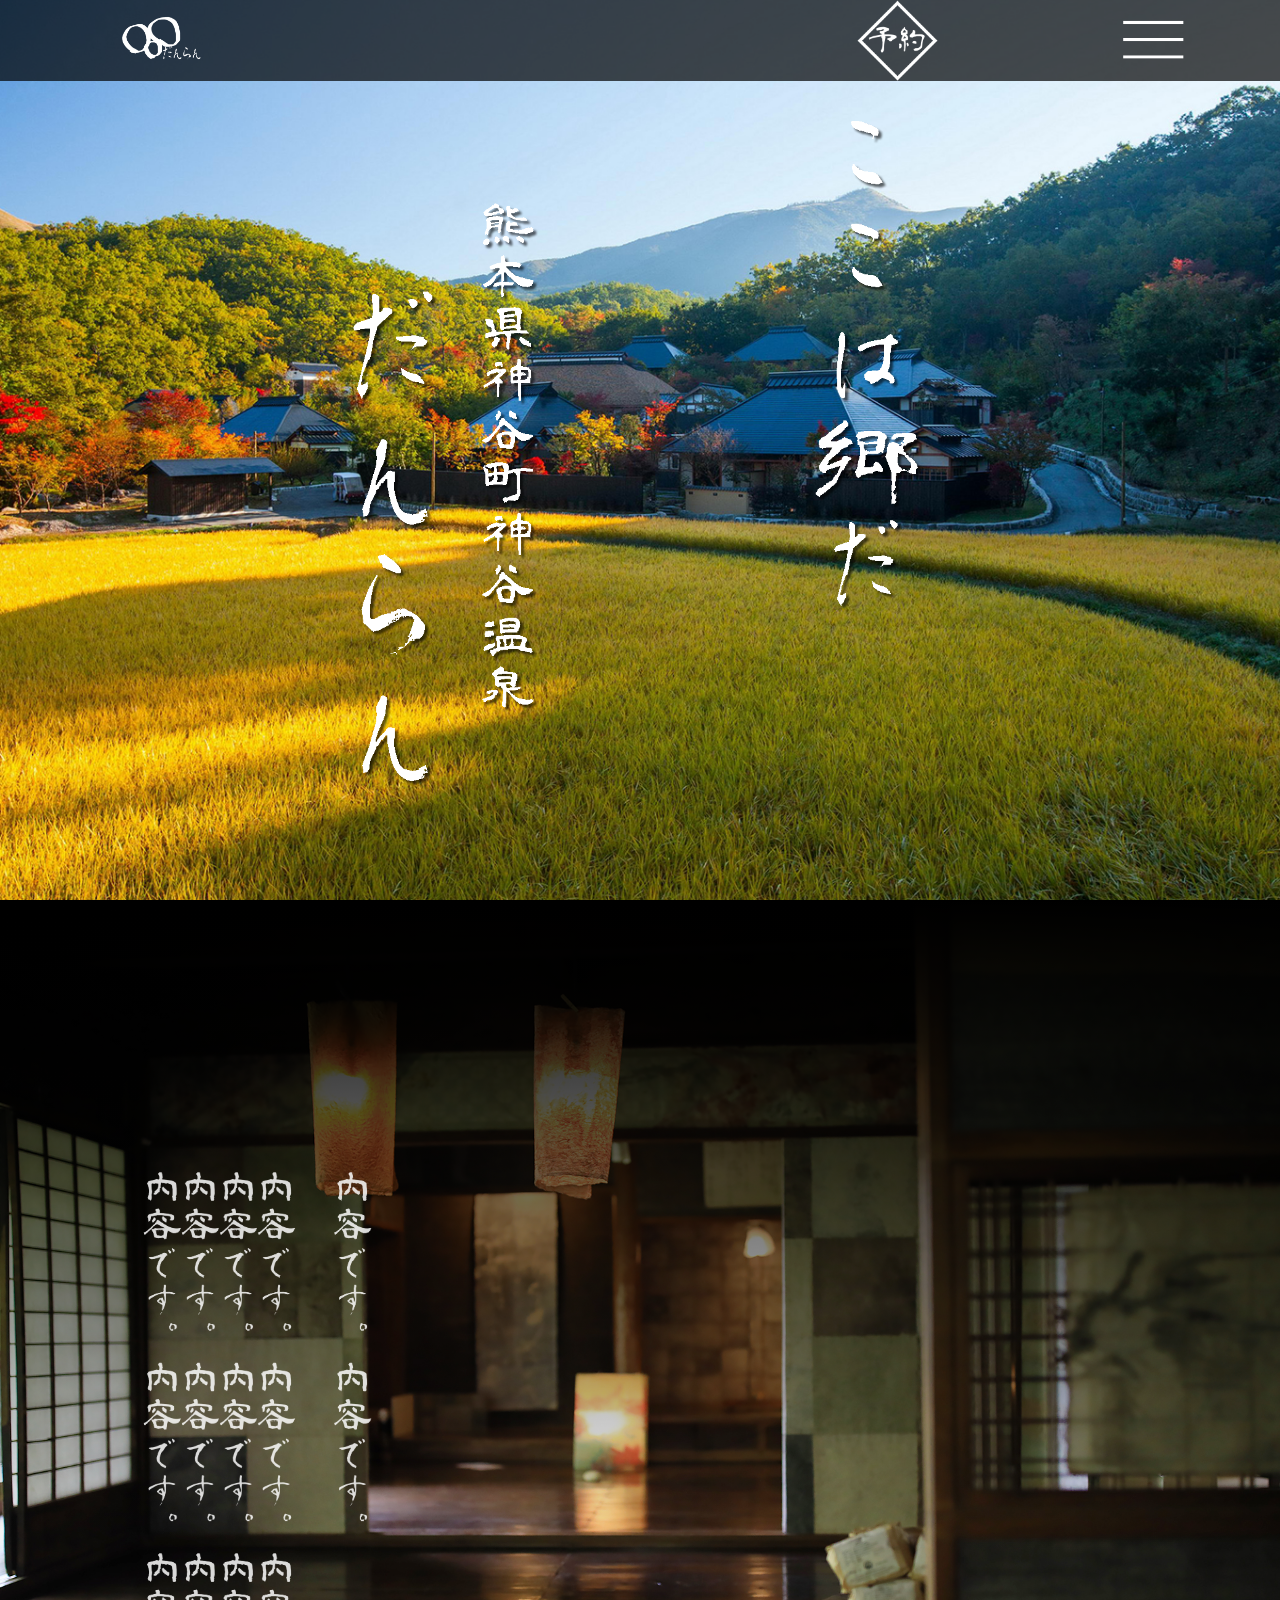
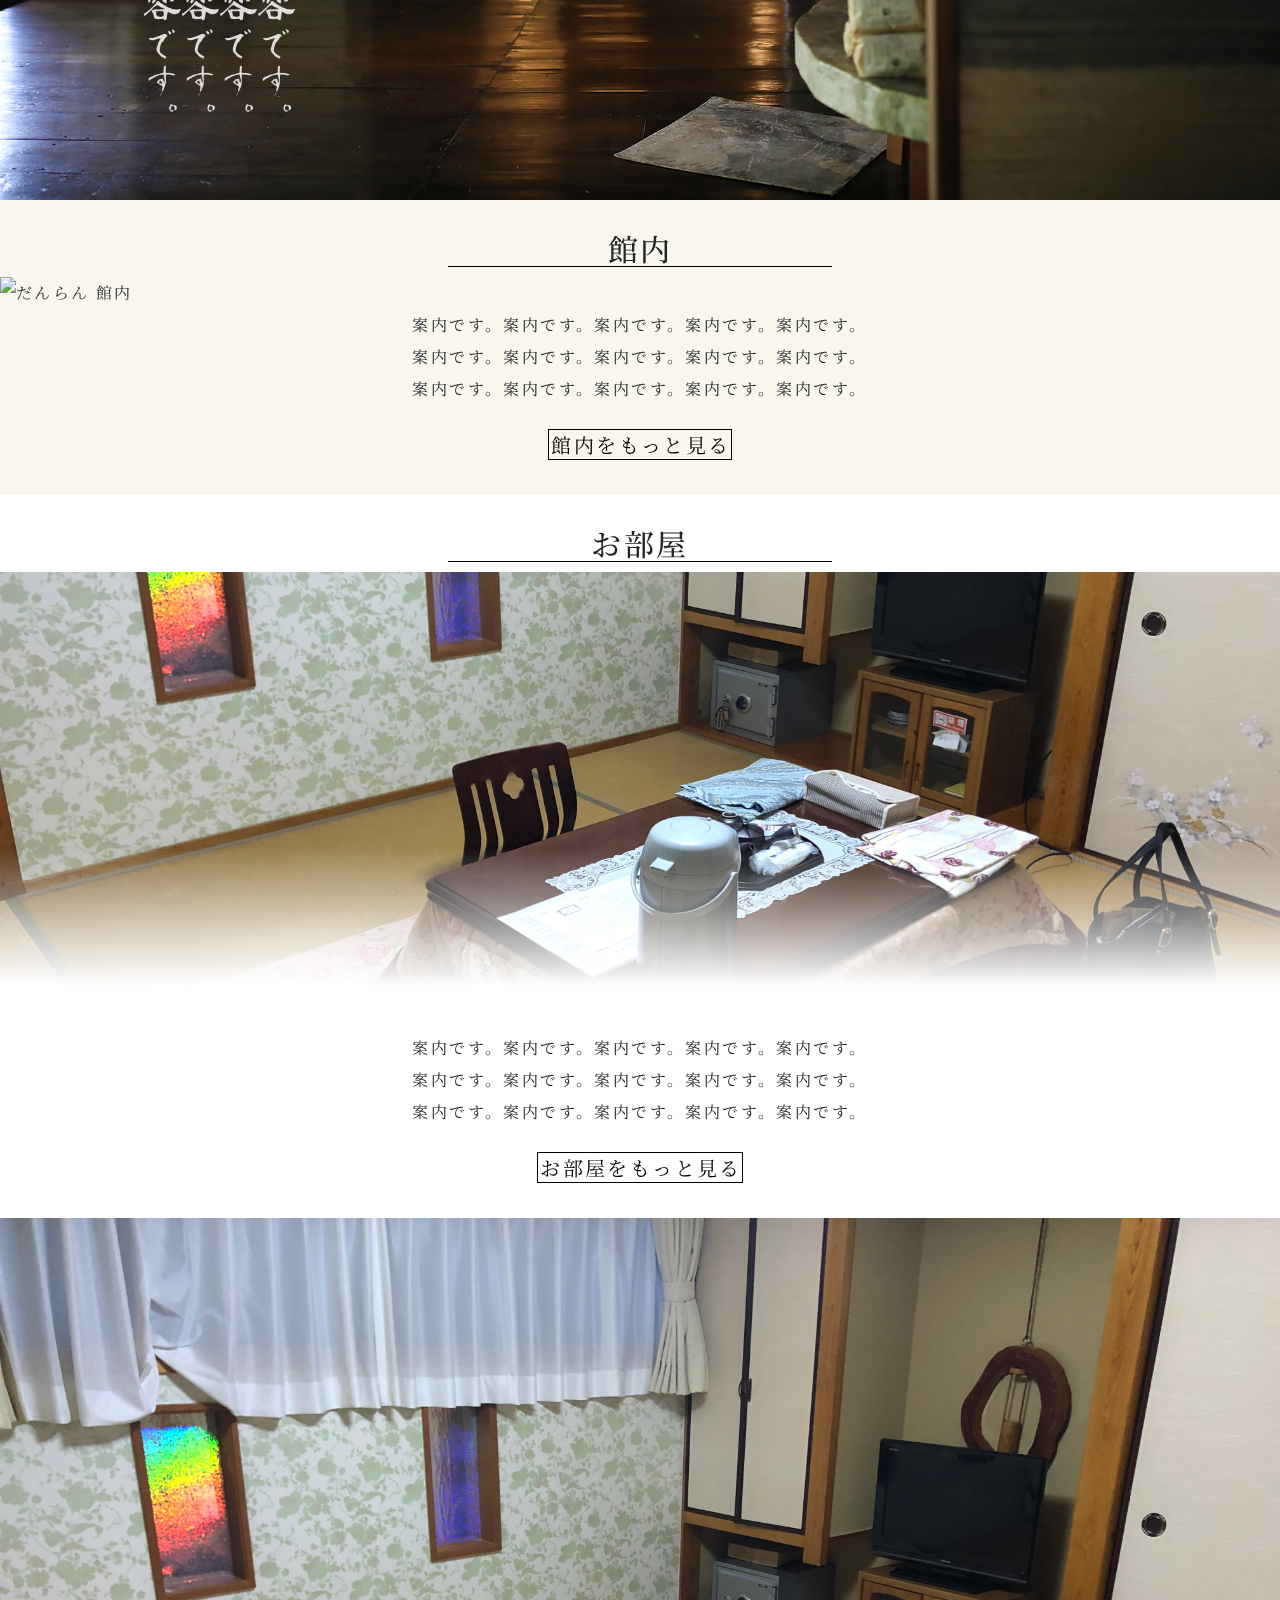
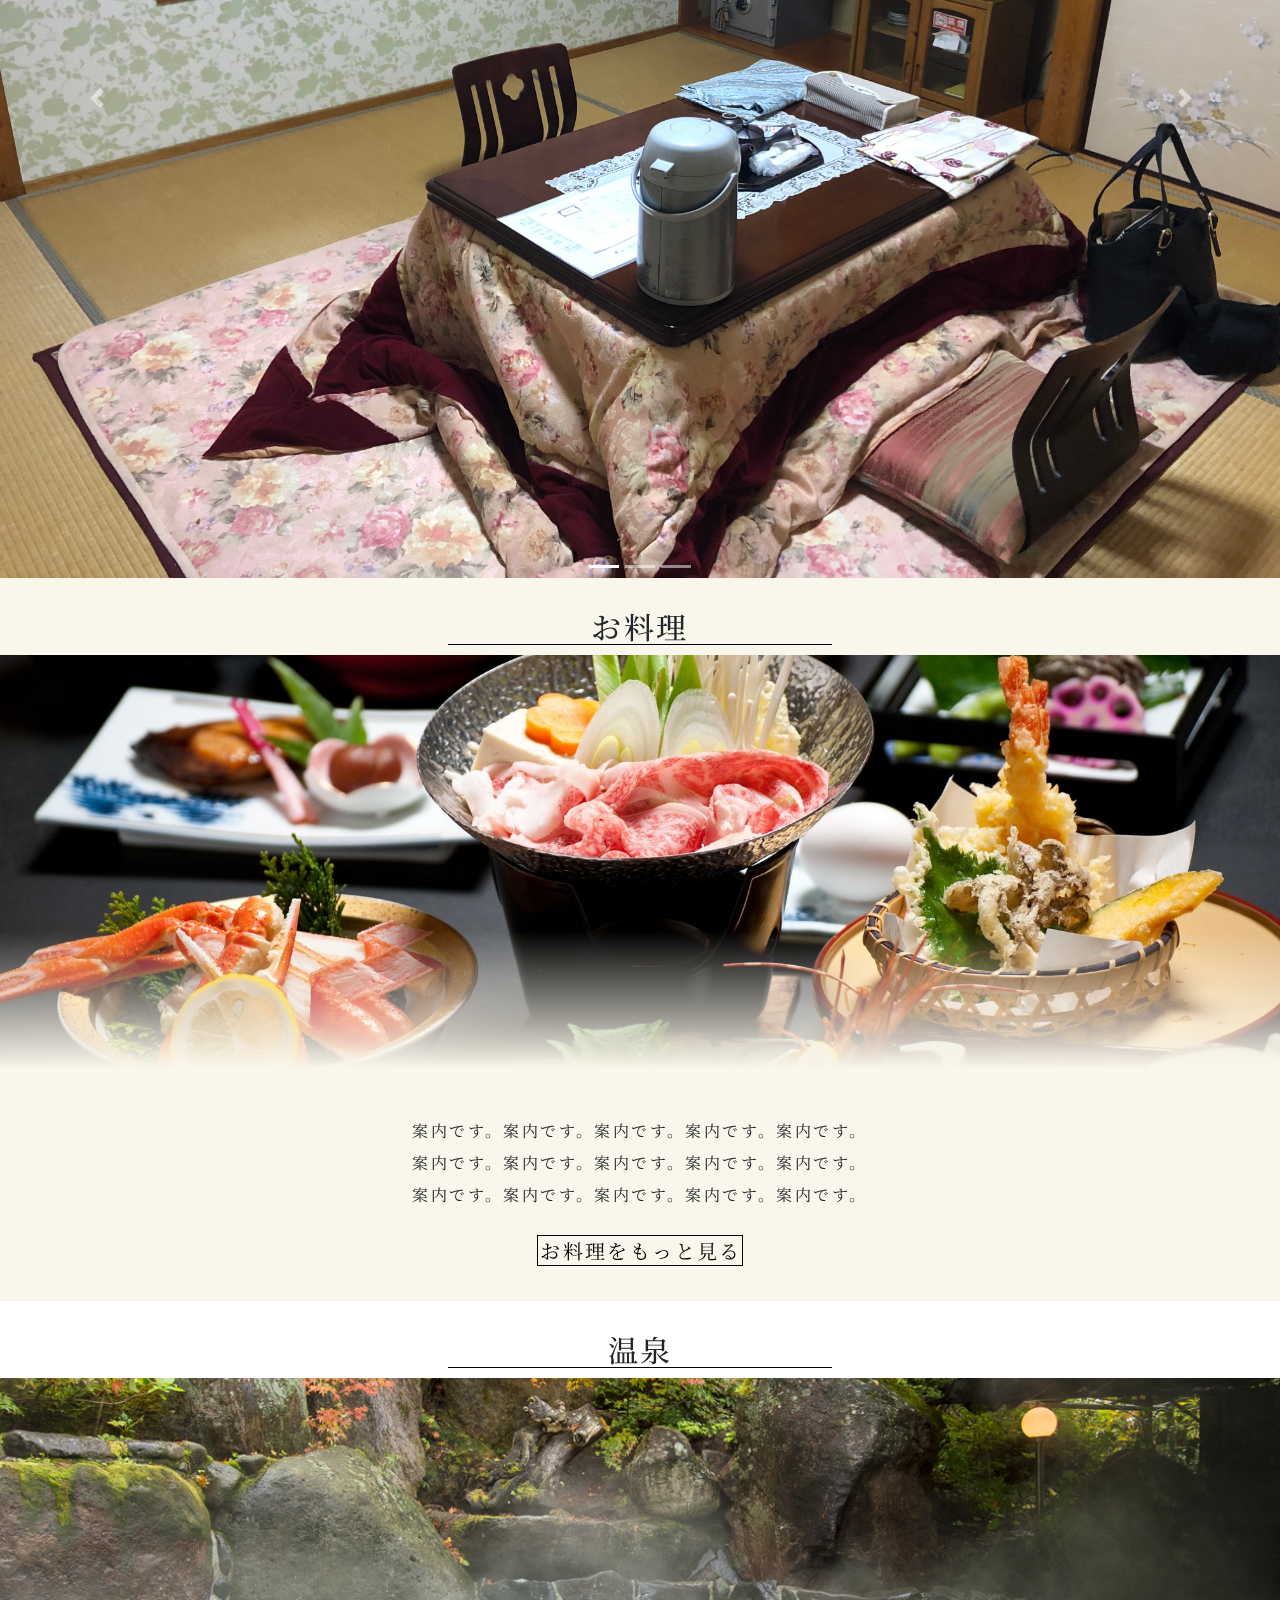
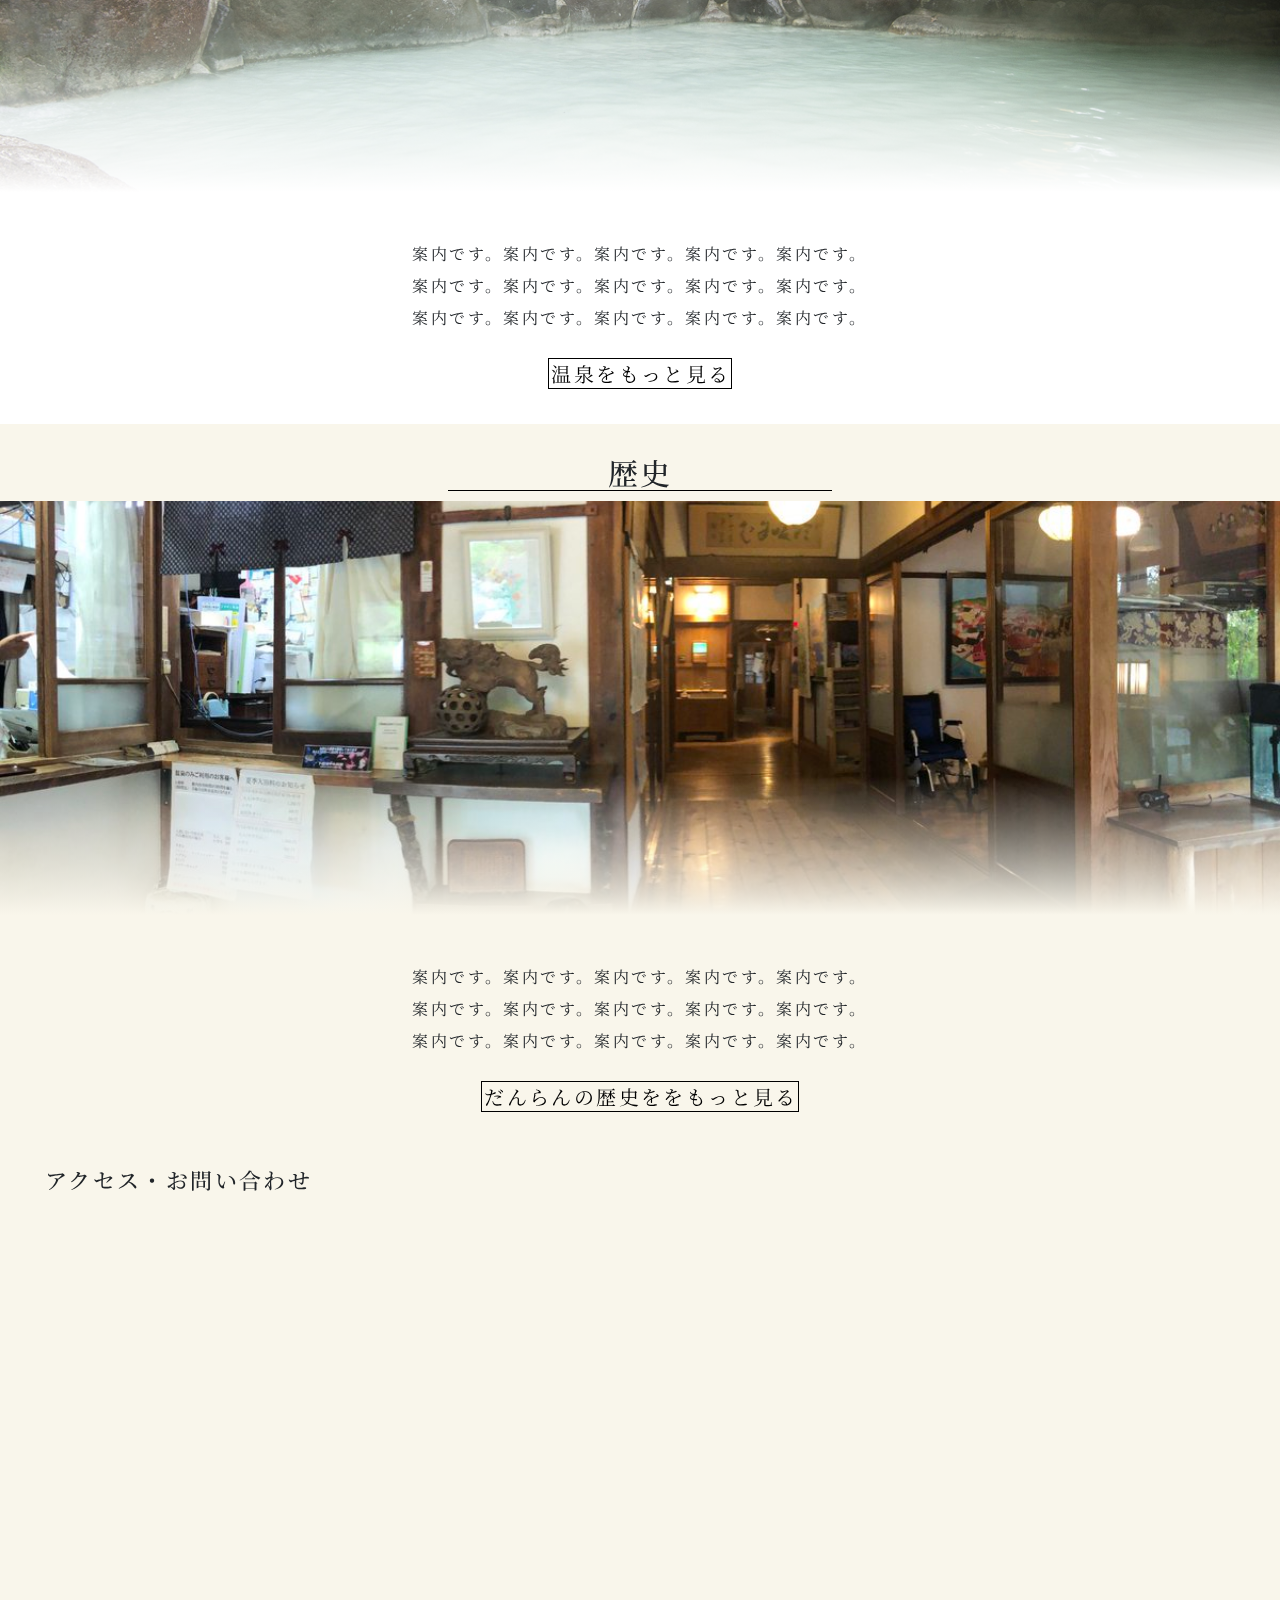
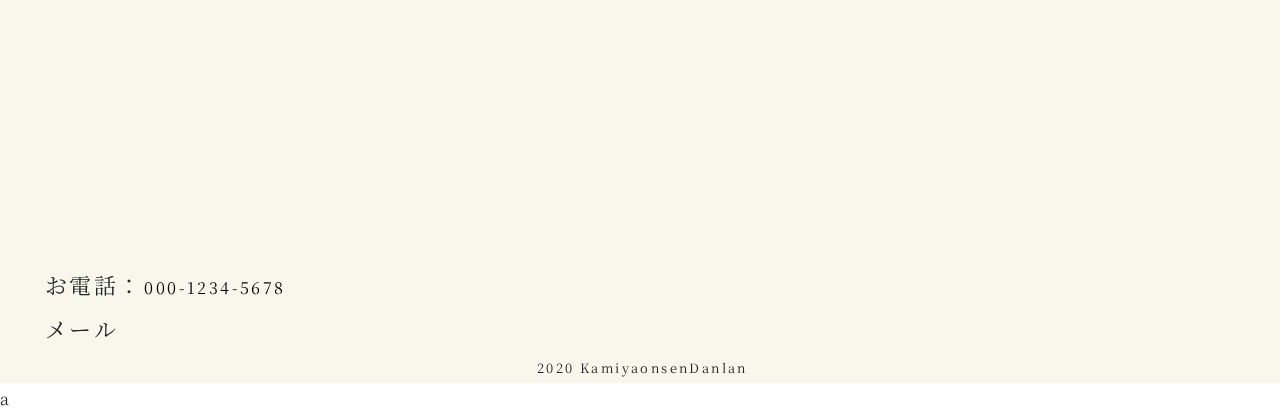
==== index.html @ e8d89810 "Add files via upload" ====
<!DOCTYPE html>
<html lang="ja">
<head>
	<meta charset="UTF-8">
	<title>神谷温泉 だんらん</title>
	<!-- bootstrap -->
	<link rel="stylesheet" href="https://stackpath.bootstrapcdn.com/bootstrap/4.3.1/css/bootstrap.min.css" integrity="sha384-ggOyR0iXCbMQv3Xipma34MD+dH/1fQ784/j6cY/iJTQUOhcWr7x9JvoRxT2MZw1T" crossorigin="anonymous">
	<!-- レスポンシブ対応するためのメタデータ --><meta name="viewport" content="width=device-width, initial-scale=1, shrink-to-fit=no">
	<meta name="viewport" content="width=device-width, initial-scale=1, shrink-to-fit=no">
	<!-- fontawesomeからスクリプト取得 -->
	<script src="https://kit.fontawesome.com/7c414374ac.js" crossorigin="anonymous"></script>
	<!-- グーグルからライブラリを取得 -->
	<!--
	<script src="https://ajax.googleapis.com/ajax/libs/jquery/3.4.1/jquery.min.js"></script>
	-->
	<!-- google fonts -->
	<link href="https://fonts.googleapis.com/css?family=M+PLUS+1p|Montserrat|Noto+Serif+JP|Sawarabi+Mincho&display=swap" rel="stylesheet">
	<!-- bxslider -->
	<link rel="stylesheet" href="assets/bxslider/dist/jquery.bxslider.css">
	<!-- myCSS -->
	<link rel="stylesheet" href="assets/style.css">
</head>

<body>
	<header>
		<a href="index.html#main" class="logo"><img src="images/だんらんロゴ白.png" alt="だんらんロゴ"></a>
		<a href="#" class="yoyaku"><img src="images/予約.png" alt="予約"></a>
		<a href="#" class="navigation"><img src="images/ハンバーガー.png" alt="ナビゲーション"></a>

		<nav>
			<ul>
				<li><a href="#">館内</a></li>
				<li><a href="#">お部屋</a></li>
				<li><a href="#">お料理</a></li>
				<li><a href="#">温泉</a></li>
				<li><a href="index.html#otoiawase">アクセス・お問い合わせ</a></li>
			</ul>
		</nav>

	</header>

	<div id="main">
		<img src="images/だんらんタイトル.png" alt="だんらんタイトル" class="top-text">
		<div class="slider">
			<img src="images/kesiki02.jpg" alt="だんらん画像01">
			<img src="images/gaikan.jpg" alt="だんらん画像01">
			<img src="images/onsen06.jpg" alt="だんらん画像01">
			<img src="images/kotatu02.jpg" alt="だんらん画像01">
		</div>
		<div class="top-empty"></div>
		
		<div class="bg-white">

			<div class="about">
				<img src="images/rei.png" alt="だんらんについて:~~~~~">
			</div>

			<div class=" bg-black">
				<div class="contents kannai">
					<div><h1>館内</h1></div>
					<div class="gradation">
						<img src="images/washitu03.jpg" alt="だんらん 館内">
					</div>
					<div class="text">
						<p>案内です。案内です。案内です。案内です。案内です。</p>
						<p>案内です。案内です。案内です。案内です。案内です。</p>
						<p>案内です。案内です。案内です。案内です。案内です。</p>
						<div class="button-nextpage">
						<a href="#">館内をもっと見る</a>
						</div>
					</div>
				</div>
			</div>

			<div class="contents oheya">
				<div><h1>お部屋</h1></div>
				<div class="gradation">
					<img src="images/kotatu04.jpg" alt="だんらん お部屋">
				</div>
				<div class="text">
					<p>案内です。案内です。案内です。案内です。案内です。</p>
					<p>案内です。案内です。案内です。案内です。案内です。</p>
					<p>案内です。案内です。案内です。案内です。案内です。</p>
					<div class="button-nextpage">
					<a href="#">お部屋をもっと見る</a>
					</div>
				</div>
			</div>
			
			
			<div id="carouselExampleIndicators" class="carousel slide" data-ride="carousel">
  <ol class="carousel-indicators">
    <li data-target="#carouselExampleIndicators" data-slide-to="0" class="active"></li>
    <li data-target="#carouselExampleIndicators" data-slide-to="1"></li>
    <li data-target="#carouselExampleIndicators" data-slide-to="2"></li>
  </ol>
  <div class="carousel-inner">
    <div class="carousel-item active">
      <img class="d-block w-100" src="images/kotatu04.jpg" alt="First slide">
    </div>
    <div class="carousel-item">
      <img class="d-block w-100" src="images/kotatu04.jpg" alt="Second slide">
    </div>
    <div class="carousel-item">
      <img class="d-block w-100" src="images/kotatu04.jpg" alt="Third slide">
    </div>
  </div>
  <a class="carousel-control-prev" href="#carouselExampleIndicators" role="button" data-slide="prev">
    <span class="carousel-control-prev-icon" aria-hidden="true"></span>
    <span class="sr-only">Previous</span>
  </a>
  <a class="carousel-control-next" href="#carouselExampleIndicators" role="button" data-slide="next">
    <span class="carousel-control-next-icon" aria-hidden="true"></span>
    <span class="sr-only">Next</span>
  </a>
</div>
			
			<div class=" bg-black">
				<div class="contents ryori">
					<div><h1>お料理</h1></div>
					<div class="gradation">
						<img src="images/kaiseki-sukiyaki.jpg" alt="だんらん 料理">
					</div>
					<div class="text">
						<p>案内です。案内です。案内です。案内です。案内です。</p>
						<p>案内です。案内です。案内です。案内です。案内です。</p>
						<p>案内です。案内です。案内です。案内です。案内です。</p>
						<div class="button-nextpage">
						<a href="#">お料理をもっと見る</a>
						</div>
					</div>
				</div>
			</div>

			<div class="contents onsen">
				<div><h1>温泉</h1></div>
				<div class="gradation">
					<img src="images/onasen06.png" alt="だんらん 温泉">
				</div>
				<div class="text">
					<p>案内です。案内です。案内です。案内です。案内です。</p>
					<p>案内です。案内です。案内です。案内です。案内です。</p>
					<p>案内です。案内です。案内です。案内です。案内です。</p>
					<div class="button-nextpage">
					<a href="#">温泉をもっと見る</a>
					</div>
				</div>
			</div>
			
			<div class=" bg-black">
						<div class="contents rekishi">
				<div><h1>歴史</h1></div>
				<div class="gradation">
					<img src="images/genkan.jpg" alt="だんらん 歴史">
				</div>
				<div class="text">
					<p>案内です。案内です。案内です。案内です。案内です。</p>
					<p>案内です。案内です。案内です。案内です。案内です。</p>
					<p>案内です。案内です。案内です。案内です。案内です。</p>
					<div class="button-nextpage">
					<a href="#">だんらんの歴史ををもっと見る</a>
					</div>
					</div>
				</div>
			</div>
			
			<!-- インスタ -->
			<div class="insta">
			<div class="powr-instagram-feed" id="73442935_1579051119"></div>
			<script src="https://www.powr.io/powr.js?platform=html"></script>
			</div>

			<div class="bg-black">
				<div class="footers">
					<div id="otoiawase">
						<h1>アクセス・お問い合わせ</h1>
						<!-- グーグルマップ -->
						<div class="gmap">
						<iframe src="https://www.google.com/maps/embed?pb=!1m18!1m12!1m3!1d3351.348385590416!2d130.82617411549865!3d32.86250058692829!2m3!1f0!2f0!3f0!3m2!1i1024!2i768!4f13.1!3m3!1m2!1s0x3540e57241f4da5b%3A0xb4472c7d8e07a72d!2z6I-K6Zm955S65b255aC0!5e0!3m2!1sja!2sjp!4v1578992607440!5m2!1sja!2sjp" width="100%" height="auto" frameborder="0" style="border:0;" allowfullscreen="" id="aaa"></iframe>
					</div>
						<p>お電話：<a href="tel:000-1234-5678">000-1234-5678</a></p>
						<p class="mail_button">メール<i class="fas fa-plus plus" aria-hidden="true"></i></p>
						<!-- ここにはwordpressでメールフォームを出す -->
						<form>
							<p>内容です。内容です。内容です。内容です。内容です。</p>
							<p>内容です。内容です。内容です。内容です。内容です。</p>
							<p>内容です。内容です。内容です。内容です。内容です。</p>
							<p>内容です。内容です。内容です。内容です。内容です。</p>
							<p>内容です。内容です。内容です。内容です。内容です。</p>
						</form>
					</div>

					<div class="site-info">
						<i class="far fa-copyright mr-2" aria-hidden="true"></i>
						<small>2020 KamiyaonsenDanlan</small>
					</div>
				</div>
			</div>
		</div>
	</div>
</div>

<!-- jQuery ライブラリ -->
<script src="https://code.jquery.com/jquery-3.3.1.js"></script>

<!-- bootstrap -->
<script src="https://cdnjs.cloudflare.com/ajax/libs/popper.js/1.14.7/umd/popper.min.js" integrity="sha384-UO2eT0CpHqdSJQ6hJty5KVphtPhzWj9WO1clHTMGa3JDZwrnQq4sF86dIHNDz0W1" crossorigin="anonymous"></script>
<script src="https://stackpath.bootstrapcdn.com/bootstrap/4.3.1/js/bootstrap.min.js" integrity="sha384-JjSmVgyd0p3pXB1rRibZUAYoIIy6OrQ6VrjIEaFf/nJGzIxFDsf4x0xIM+B07jRM" crossorigin="anonymous"></script>


		<script src="assets/bxslider/dist/jquery.bxslider.min.js"></script>
<script>
	$(function(){
  //スライドショーのオプション
  $(".slider").bxSlider({
  	auto: true,
  	pause: 4000,
  	speed: 1000,
  //一度に表示させる最大枚数
  maxSlides: 1,
  //タッチスワイプ許可設定
  touchEnabled: true,
  //タッチスワイプしたとみなす最低限の移動距離
  swipeThreshold: 10,
  //'full'はスライダーの数を黒点で、'short'はa/nで表示
  pagerType: 'full',
  // 画像の高さを自動調整
  adaptiveHeight: true,
  //コントロール表示
  controls: false,
  //スライドモード設定
  mode: 'fade',
  //スライド番号を表示する
  pager: false
});


//どうやったらiframe内の要素を変更できるか
//$('#aaa').on('load', function(){        //$('#aaa').contents().find('#mapDiv').hide();
//    });

});
</script>
<p>a</p>
</body>
</html>
---- assets/style.css ----
/*
html5doctor.com Reset Stylesheet
v1.6.1
Last Updated: 2010-09-17
Author: Richard Clark - http://richclarkdesign.com
Twitter: @rich_clark
*/

html, body, div, span, object, iframe,
h1, h2, h3, h4, h5, h6, p, blockquote, pre,
abbr, address, cite, code,
del, dfn, em, img, ins, kbd, q, samp,
small, strong, sub, sup, var,
b, i,
dl, dt, dd, ol, ul, li,
fieldset, form, label, legend,
table, caption, tbody, tfoot, thead, tr, th, td,
article, aside, canvas, details, figcaption, figure,
footer, header, hgroup, menu, nav, section, summary,
time, mark, audio, video {
  margin:0;
  padding:0;
  border:0;
  outline:0;
  vertical-align:baseline;
  background:transparent;
}


body {
  line-height:2;
  letter-spacing: 0.15em;
  font-family: 'Montserrat', sans-serif;
  font-family: 'Noto Serif JP', serif;
}

article,aside,details,figcaption,figure,
footer,header,hgroup,menu,nav,section {
  display:block;
}

nav ul {
  list-style:none;
}

blockquote, q {
  quotes:none;
}

blockquote:before, blockquote:after,
q:before, q:after {
  content:'';
  content:none;
}

a {
  margin:0;
  padding-left:0.2rem;
  vertical-align:baseline;
  background:transparent;
  text-decoration: none;
  color:black;
}
a:hover{
	  background:transparent;
  text-decoration: none;
  color:black;
}

/* change colours to suit your needs */
ins {
  background-color:#ff9;
  color:#000;
  text-decoration:none;
}

/* change colours to suit your needs */
mark {
  background-color:#ff9;
  color:#000;
  font-style:italic;
  font-weight:bold;
}

del {
  text-decoration: line-through;
}

abbr[title], dfn[title] {
  border-bottom:1px dotted;
  cursor:help;
}

table {
  border-collapse:collapse;
  border-spacing:0;
}

/* change border colour to suit your needs */
hr {
  display:block;
  height:1px;
  border:0;  
  border-top:1px solid #cccccc;
  margin:0 0;
  padding:0;
  border: 0;
}

/* form要素のcss全リセット */
input,
button,
select,
textarea {
  -webkit-appearance: none;
  -moz-appearance: none;
  appearance: none;
  background: transparent;
  border: none;
  border-radius: 0;
  font: inherit;
  outline: none;
}

textarea {
  resize: vertical;
}

input[type='checkbox'],
input[type='radio'] {
  display: none;
}

input[type='submit'],
input[type='button'],
label,
button,
select {
  cursor: pointer;
}

select::-ms-expand {
  display: none;
}
/* form要素のcss全リセットここまで */
/*リセットここまで*/

/* font-sizeレスポンシブ */
html {
  /* ルートのフォントサイズを10pxに設定しておく */
  font-size: 62.5%;
}

body {
	/* ルートのフォントサイズを1.6em（16pxと同等のサイズ）に設定 */
	font-size: 1.6em;
}

h1{
	/* 68px */
	font-size: 3rem;
}
a{
	/* 38px */
	font-size: 1.6rem;

}
/* font-sizeレスポンシブここまで */

/*トップページ*/
img{
  object-fit: cover;
}
.bg-white{
  background-color: white;
}
.bg-black{
  background-color: #f9f6eb;
}
header{
  width:100%;
  height: 9vh;
  display: grid;
  grid-template-rows: 100%;
  grid-template-columns: 25% 35% 20% 20%;
  background-color: rgba(0,0,0,0.7);
  position: fixed;
  z-index: 10;
}
header .logo{
      grid-row: 1 / 2;
    grid-column: 1 / 2;
}
header .yoyaku{
      grid-row: 1 / 2;
    grid-column: 3 / 4;
}
header .navigation{
      grid-row: 1 / 2;
    grid-column: 4 / 5;
}
header a{
    text-align: center;
}
header img{
  height: 100%;
}
nav{
  display: none;
}

/*.top文の空間を確保する*/
.top-empty{
  /*透明の要素*/
  background-color: rgba(0,0,0,0);
    /* 重ねる範囲を指定 */
    width: 100%;
  height: 100vh;
}

/* スライダー */
.bx-wrapper {
		position: fixed;
		z-index: -2;
    background-color: transparent;
    margin: 0px auto 0px;
    border: none;
    box-shadow: none;
    width: 100%;
  	height: 100vh;
}
.bx-wrapper img {
    display: block;
      width: 100%;
  height: 100vh;
    margin: 0px auto;
}
/* bsslider ページャーをスライダーの内側に収める */
.bx-wrapper .bx-controls-auto,
.bx-wrapper .bx-pager {
    bottom: 20px;
}
/* スライダーここまで */
.top-text{
	position: fixed;
	width: 100%;
	height:80vh;
	object-fit: contain;
	z-index:-1;
  top: 50%;
  transform : translateY(-50%);
  filter: drop-shadow(3px 3px 1px rgba(0,0,0,0.6));
}
.about{
  background: url(../images/kannai02.jpg) no-repeat center;
  background-size: cover;
  position: relative;
  height: 100vh;

}
.about::before{
    /* グラデーション */
    background: -webkit-linear-gradient(top,black 0%, rgba(255, 255, 255, 0) 70%);
    /* 重ねる範囲を指定 */
    position: absolute;
    top: 0;
    right: 0;
    bottom: 0;
    left: 0;
    content: ' ';
    height: 105%;
}
.about img{
  object-fit: contain;
  width: 70%;
  height: 70%;
  position: absolute;
  top: 60%;
  left: 20%;
  -webkit-transform : translate(-50%,-50%);
  transform : translate(-50%,-50%);
}
.contents{
  position: relative;
  padding-bottom: 3rem;
  padding-top: 3rem;
}
.contents .text, .contents h1{
  width:93%;
  margin-left: auto;
  margin-right: auto;
}
.contents h1{
  border-bottom: solid 1px black;
  width: 30%;
  margin-bottom: 1rem;
  text-align: center;
}
.contents img{
  width: 100%;
  height: 50vh;
}
.contents .gradation{
  position: relative;
}
.bg-white .gradation:after{
    position: absolute;
    content: "";
    top: 0;
    left: 0;
    width: 100%;
    height: 100%;
    background: -webkit-linear-gradient(top, rgba(255, 255, 255, 0) 60%, #fff 90%);
    z-index: 1;
}
.bg-black .gradation:after{
    position: absolute;
    content: "";
    top: 0;
    left: 0;
    width: 100%;
    height: 100%;
    background: -webkit-linear-gradient(top, rgba(255, 255, 255, 0) 60%, #f9f6eb 90%);
    z-index: 1;
}
.contents .text{
  text-align: center;
}
.button-nextpage{
	padding-top: 2rem;
}
.contents a{
	font-size: 2.0rem;
	border: solid 1px black;
}
.footers{
	width: 93%;
	margin-left: auto;
	margin-right: auto;
  padding-top: 2rem;
}
#otoiawase form{
	display: none;
}
#otoiawase h1, #otoiawase p{
	font-size: 2.2rem;
}
.site-info{
	text-align: center;
}
.plus{
	font-size: 1.8rem;
	padding: 1rem;
}
.gmap {
height: 0;
overflow: hidden;
padding-bottom: 56.25%;
position: relative;
}
.gmap iframe {
position: absolute;
left: 0;
top: 0;
height: 100%;
width: 100%;
}

/*トップページここまで*/
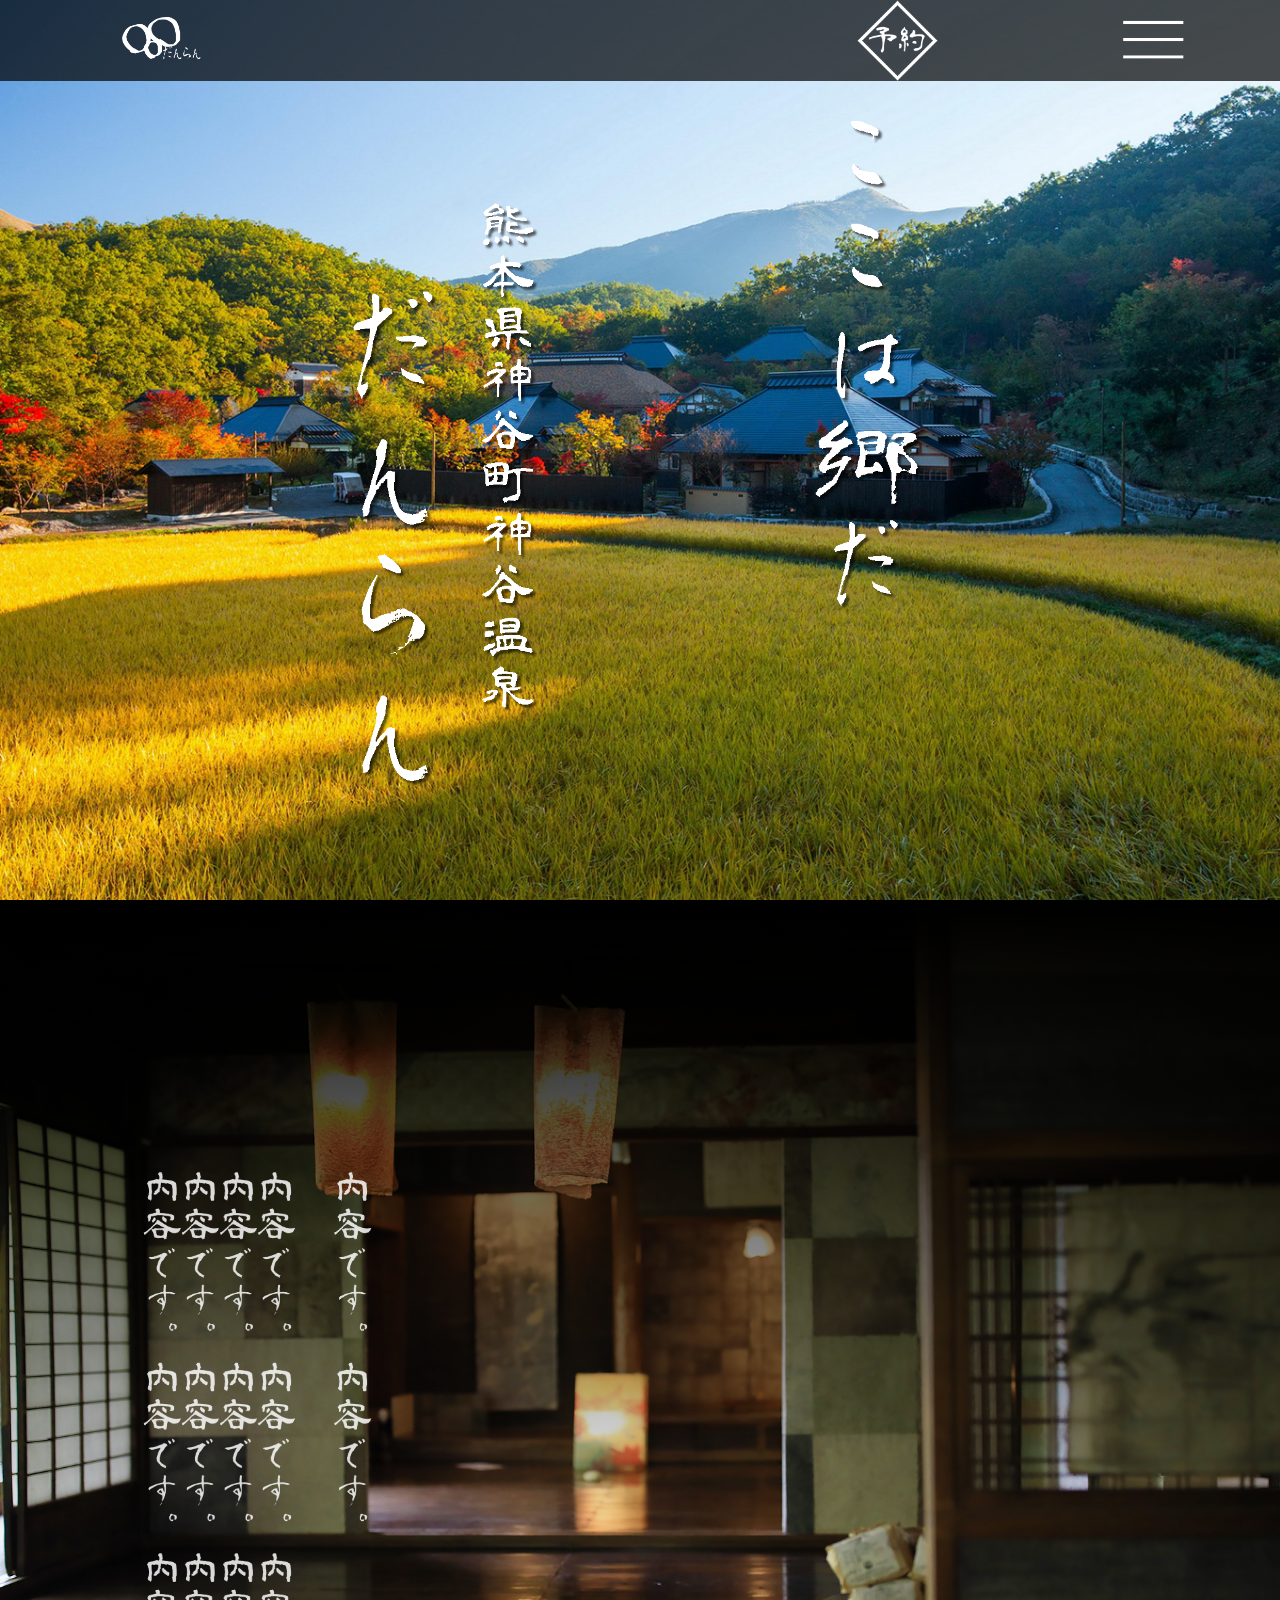
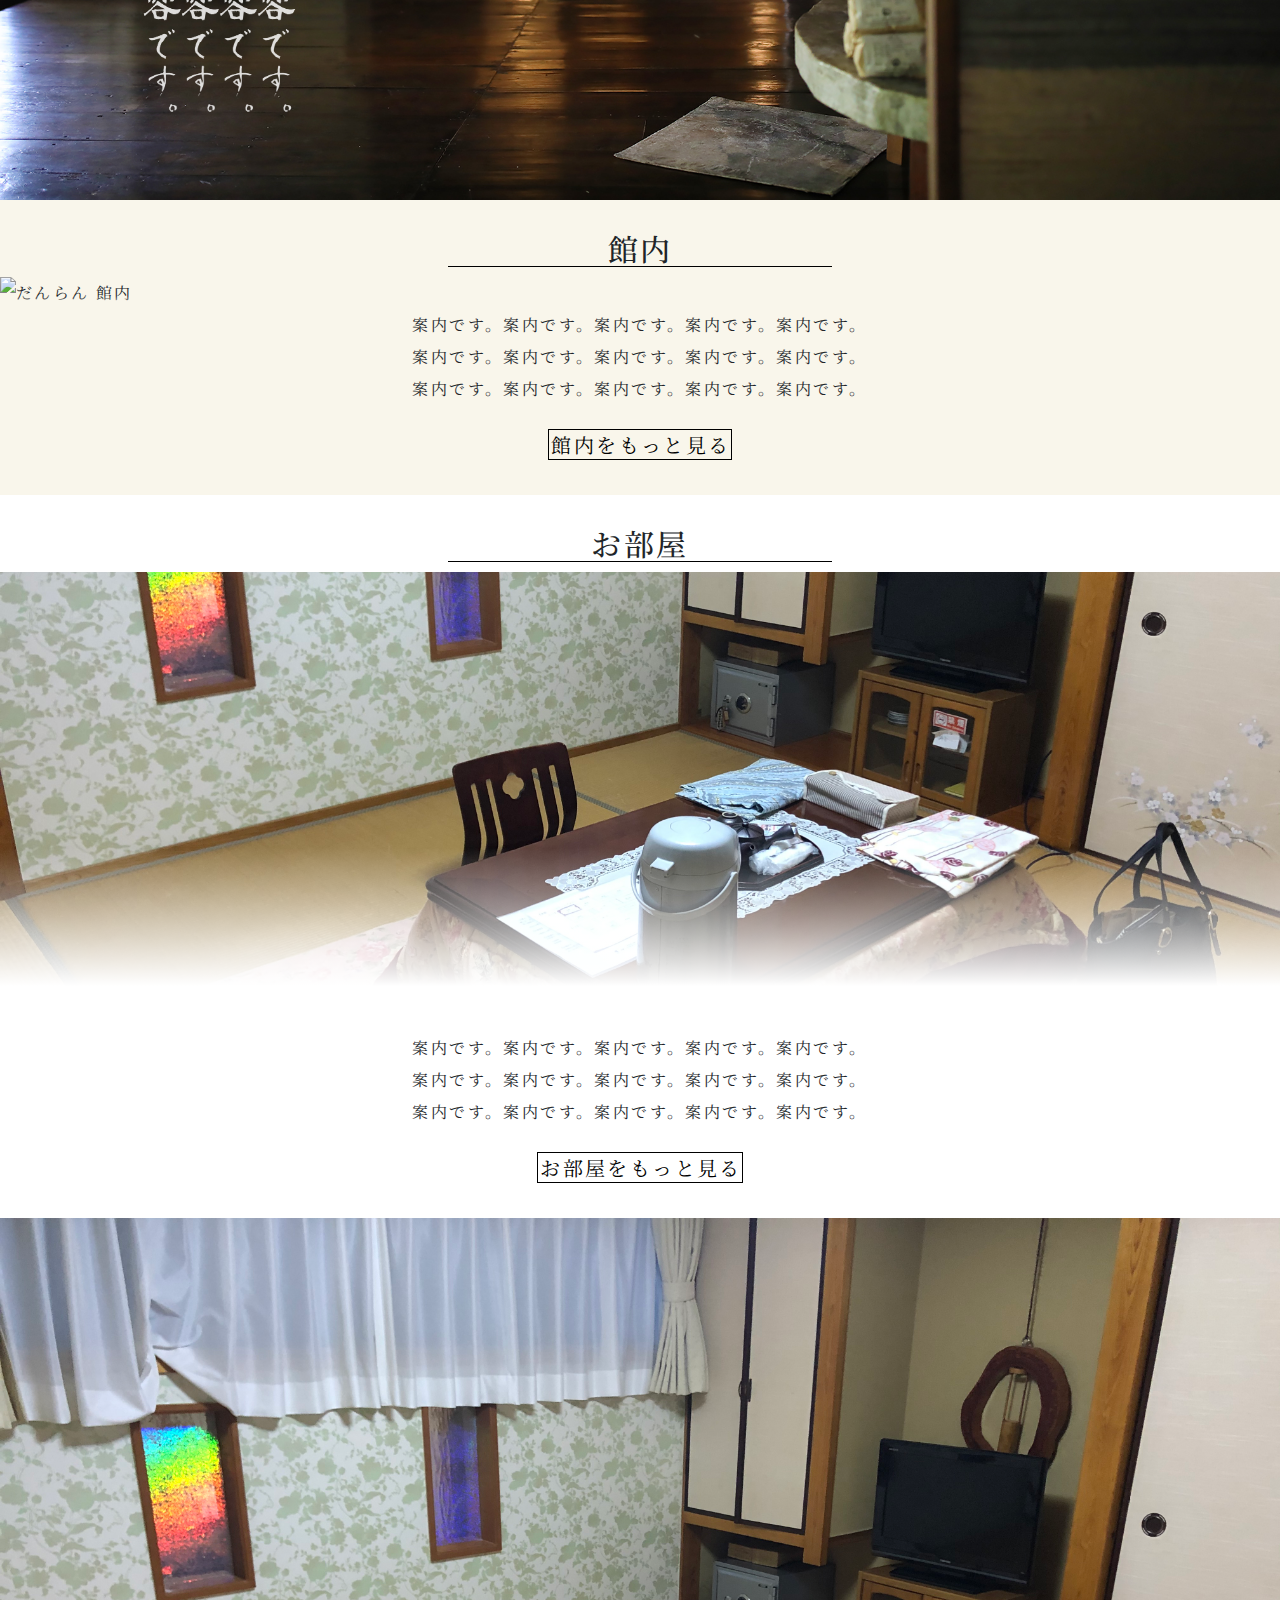
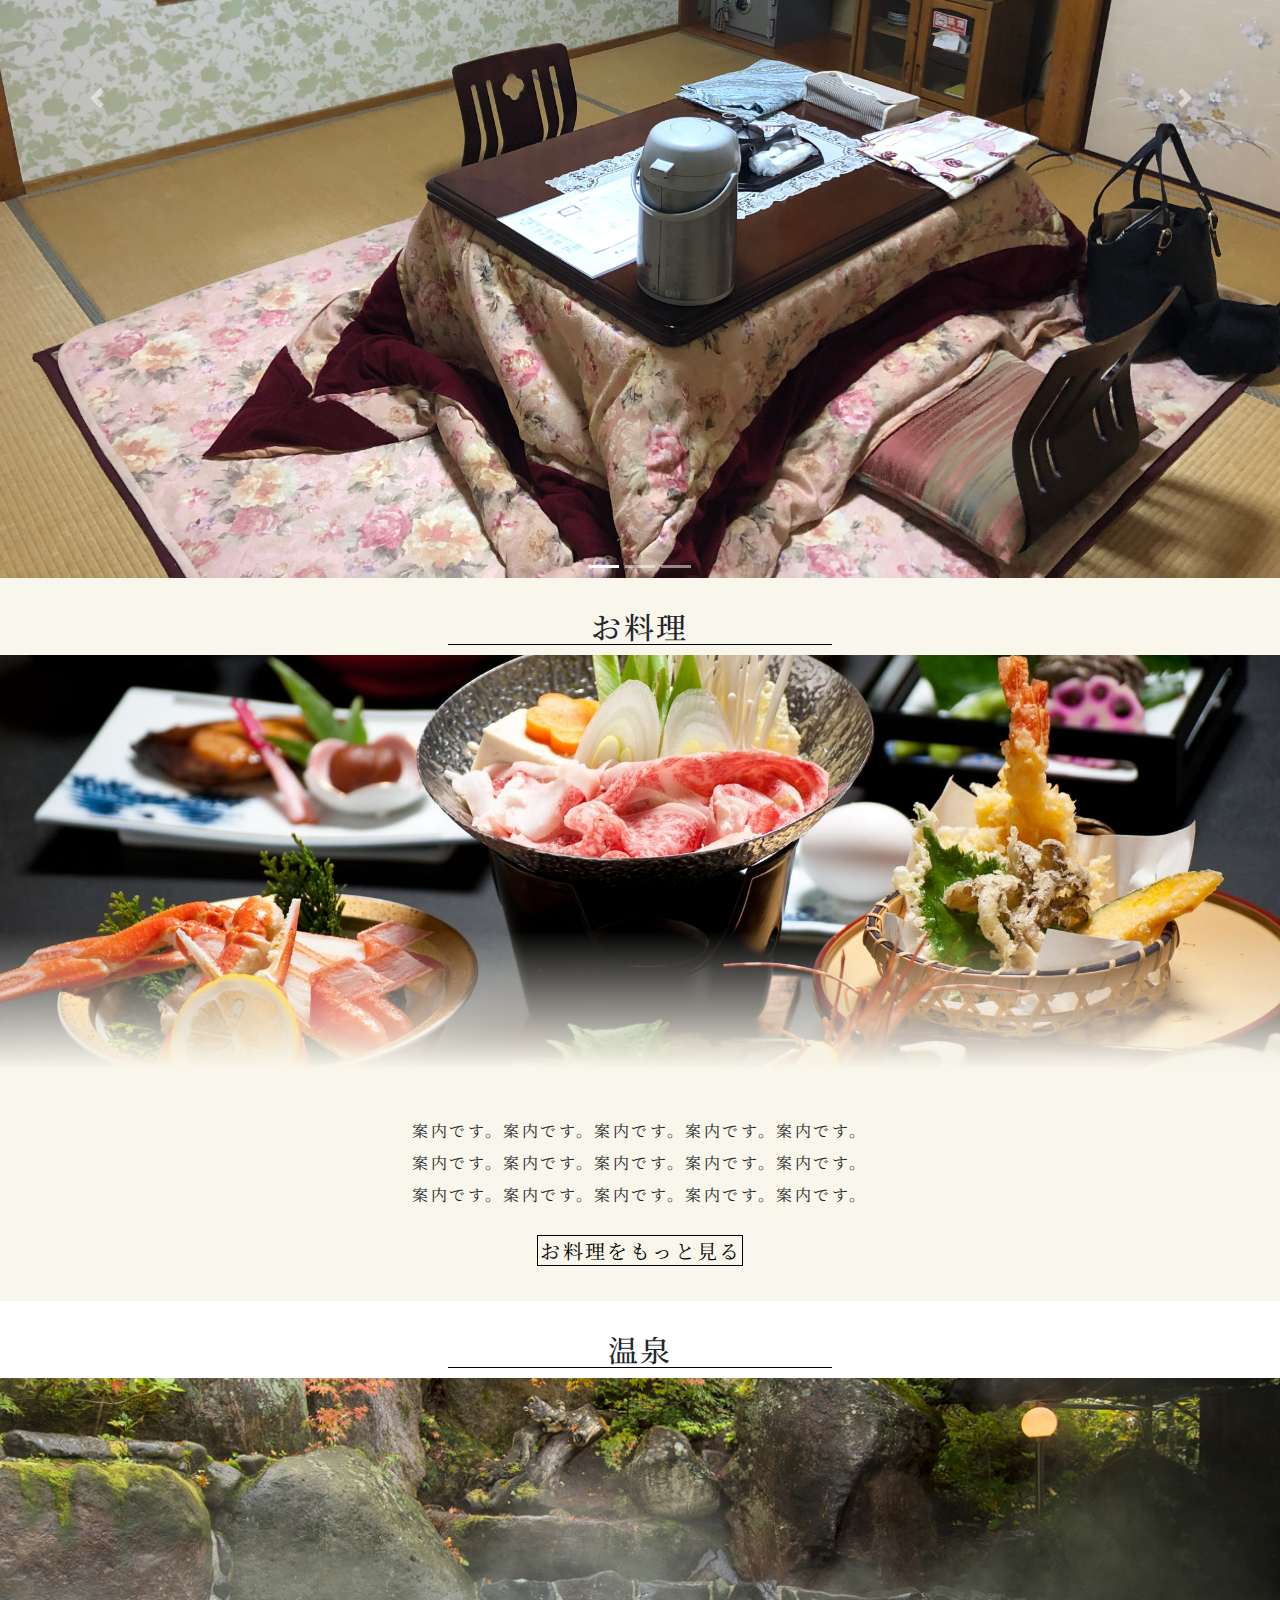
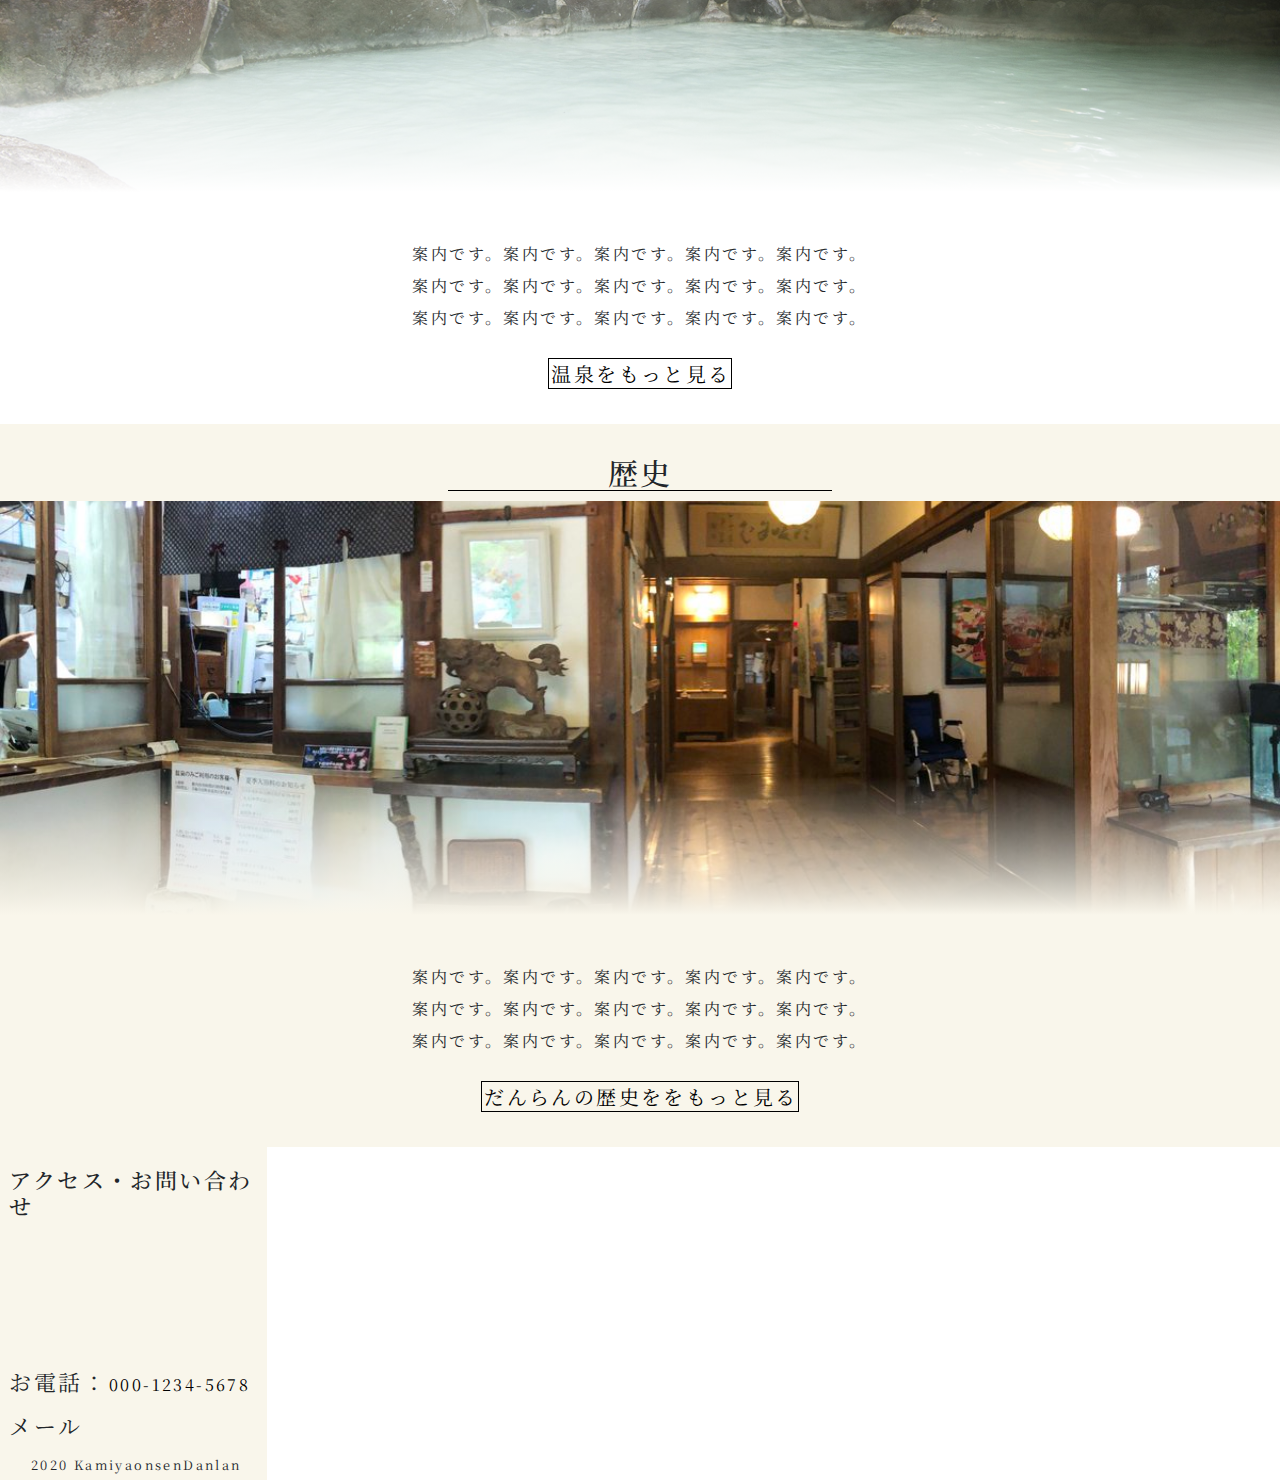
==== commit 6c2dbf37: "Add files via upload" ====
--- a/index.html
+++ b/index.html
@@ -166,11 +166,11 @@
 			
 			<!-- インスタ -->
 			<div class="insta">
+			
 			<div class="powr-instagram-feed" id="73442935_1579051119"></div>
 			<script src="https://www.powr.io/powr.js?platform=html"></script>
-			</div>
-
-			<div class="bg-black">
+			
+						<div class="bg-black kabuse">
 				<div class="footers">
 					<div id="otoiawase">
 						<h1>アクセス・お問い合わせ</h1>
@@ -195,6 +195,8 @@
 						<small>2020 KamiyaonsenDanlan</small>
 					</div>
 				</div>
+			</div>
+			
 			</div>
 		</div>
 	</div>
@@ -241,6 +243,5 @@
 
 });
 </script>
-<p>a</p>
 </body>
 </html>--- a/assets/style.css
+++ b/assets/style.css
@@ -365,6 +365,10 @@
 height: 100%;
 width: 100%;
 }
-
 /*トップページここまで*/
-
+.insta{
+	position: relative;
+}
+.kabuse{
+	position: absolute;
+}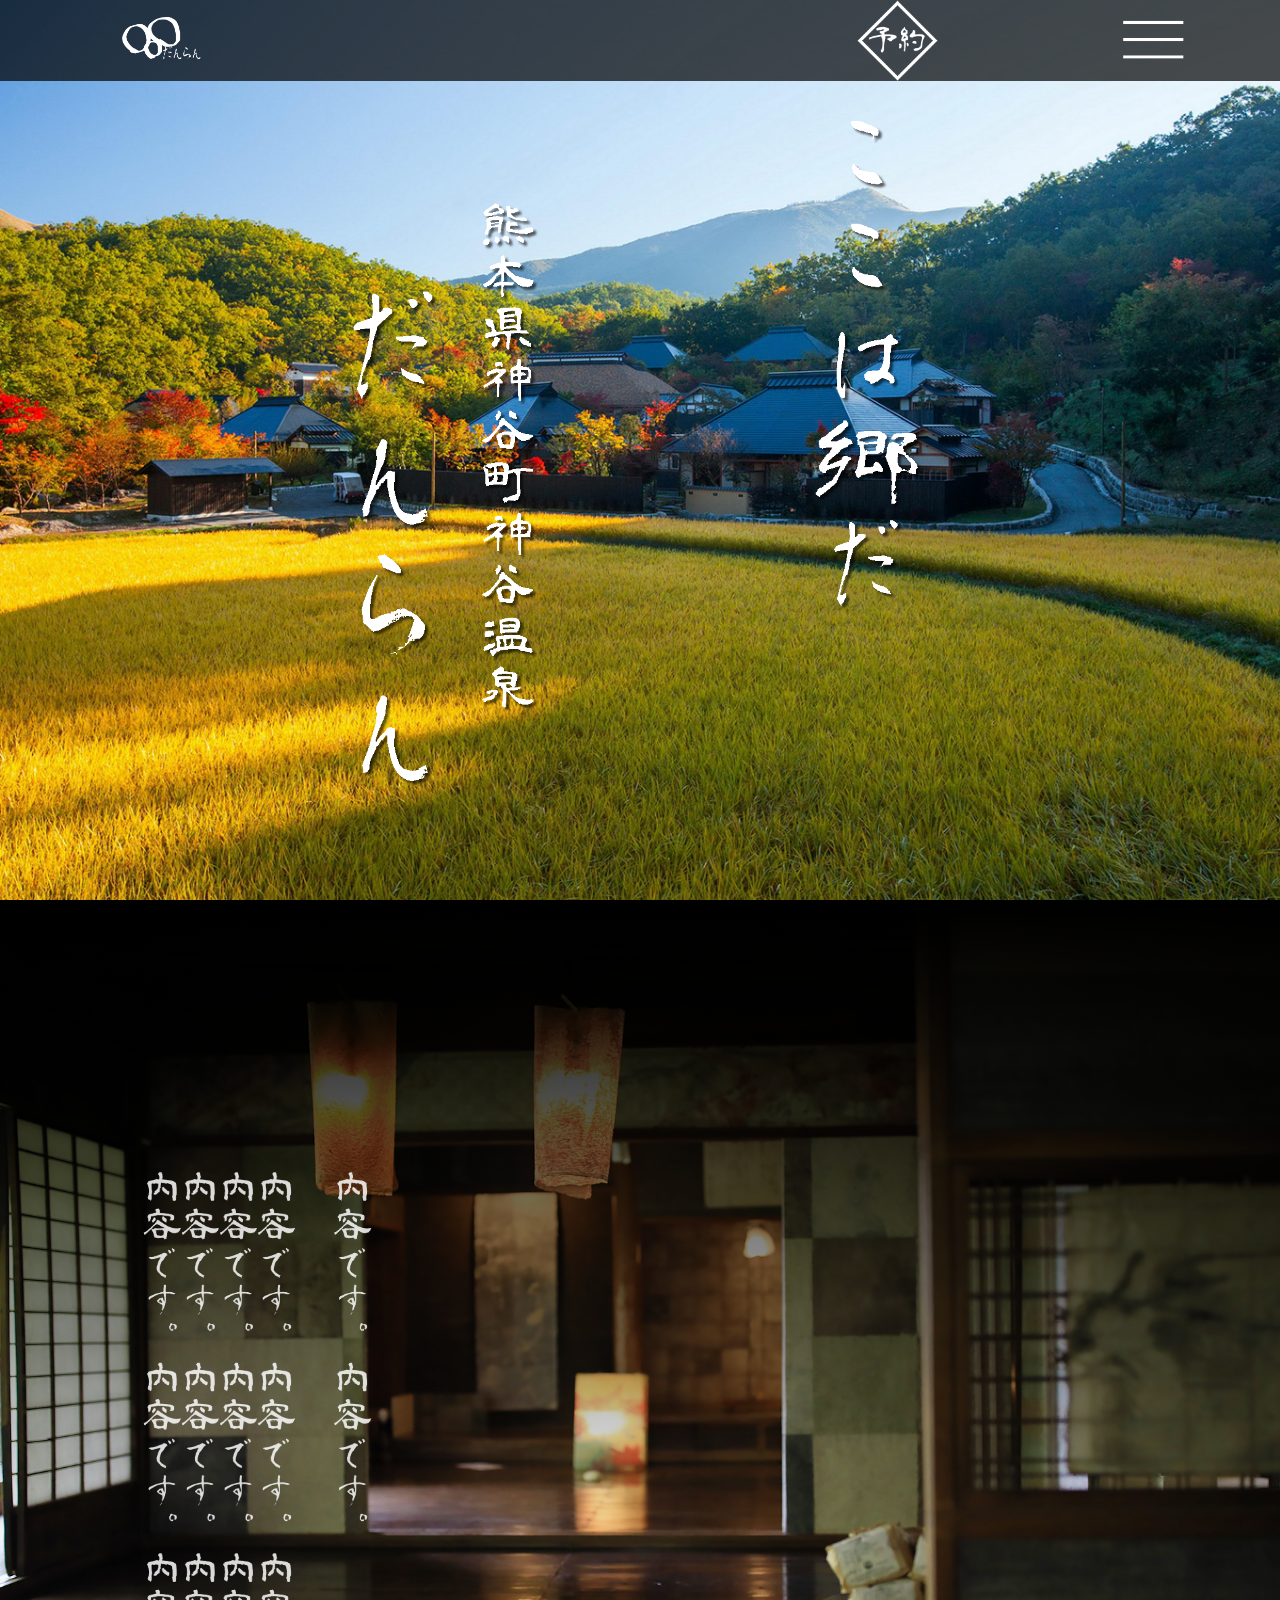
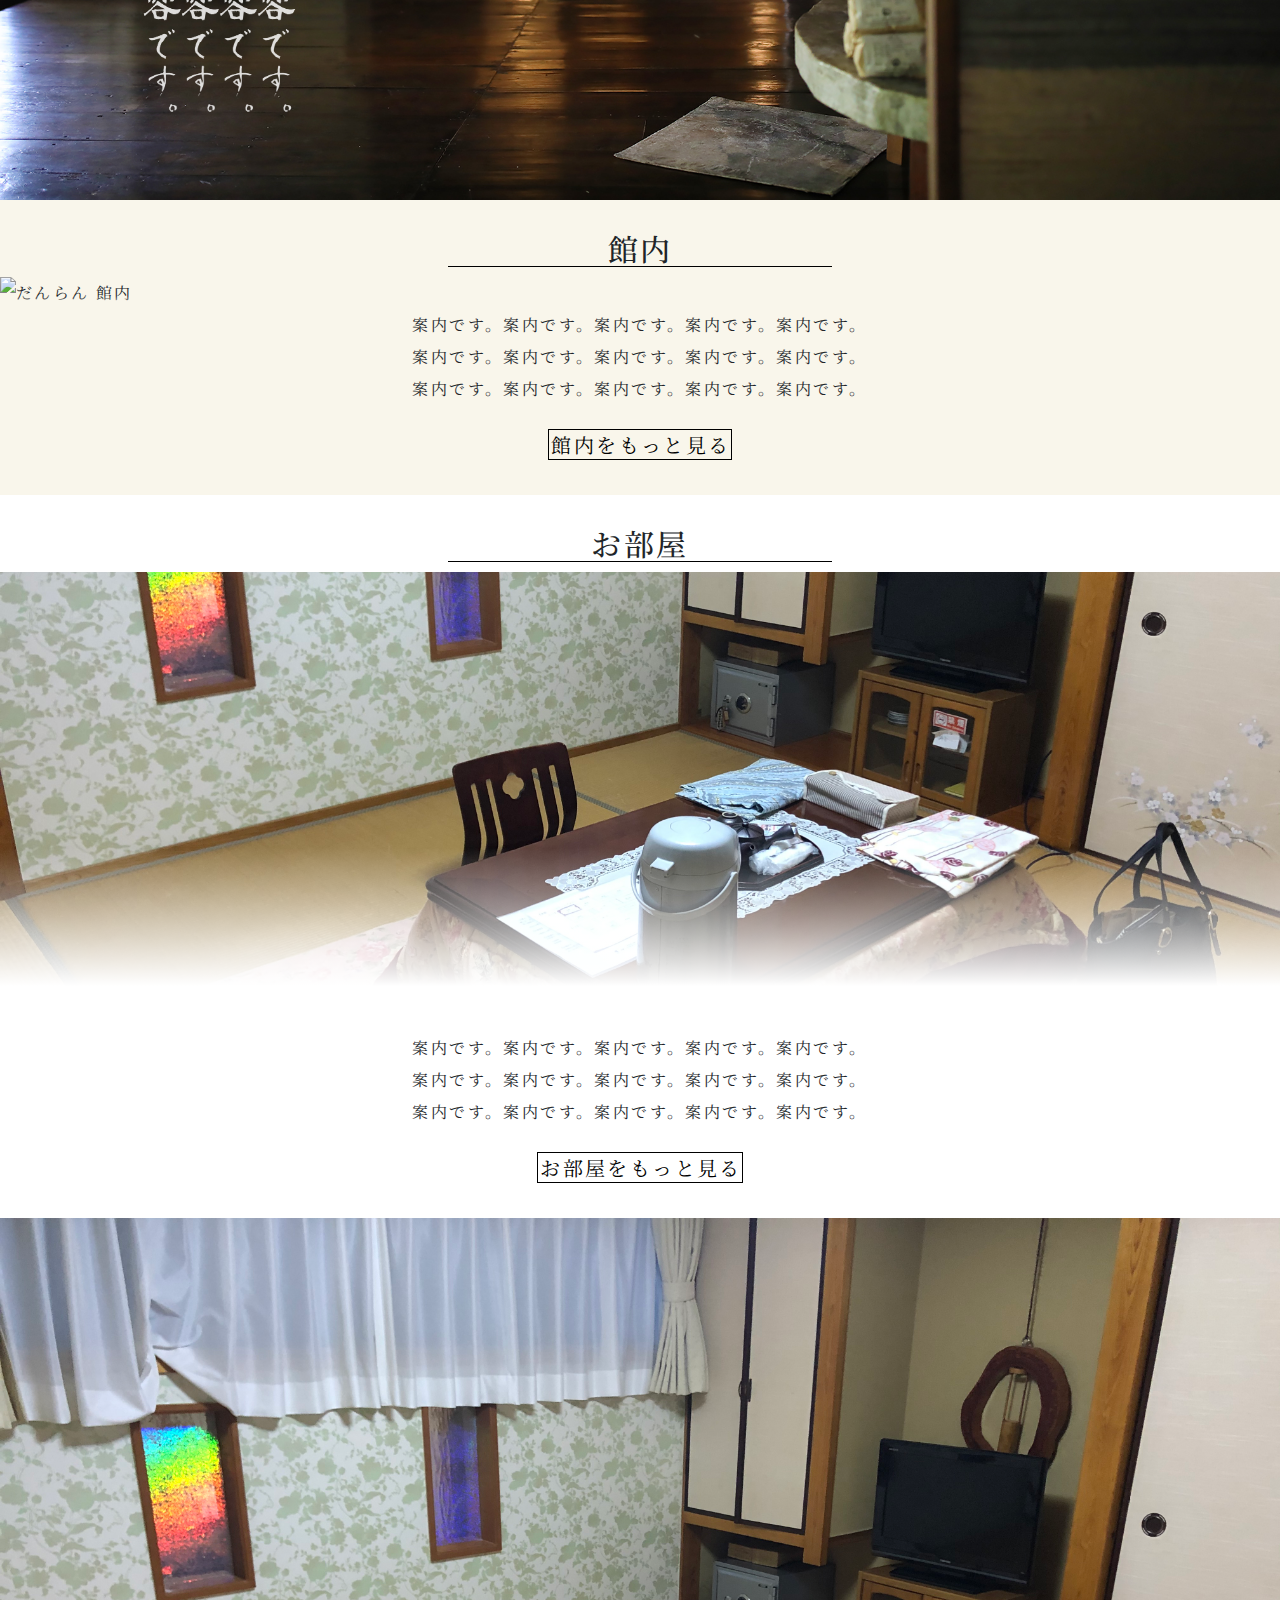
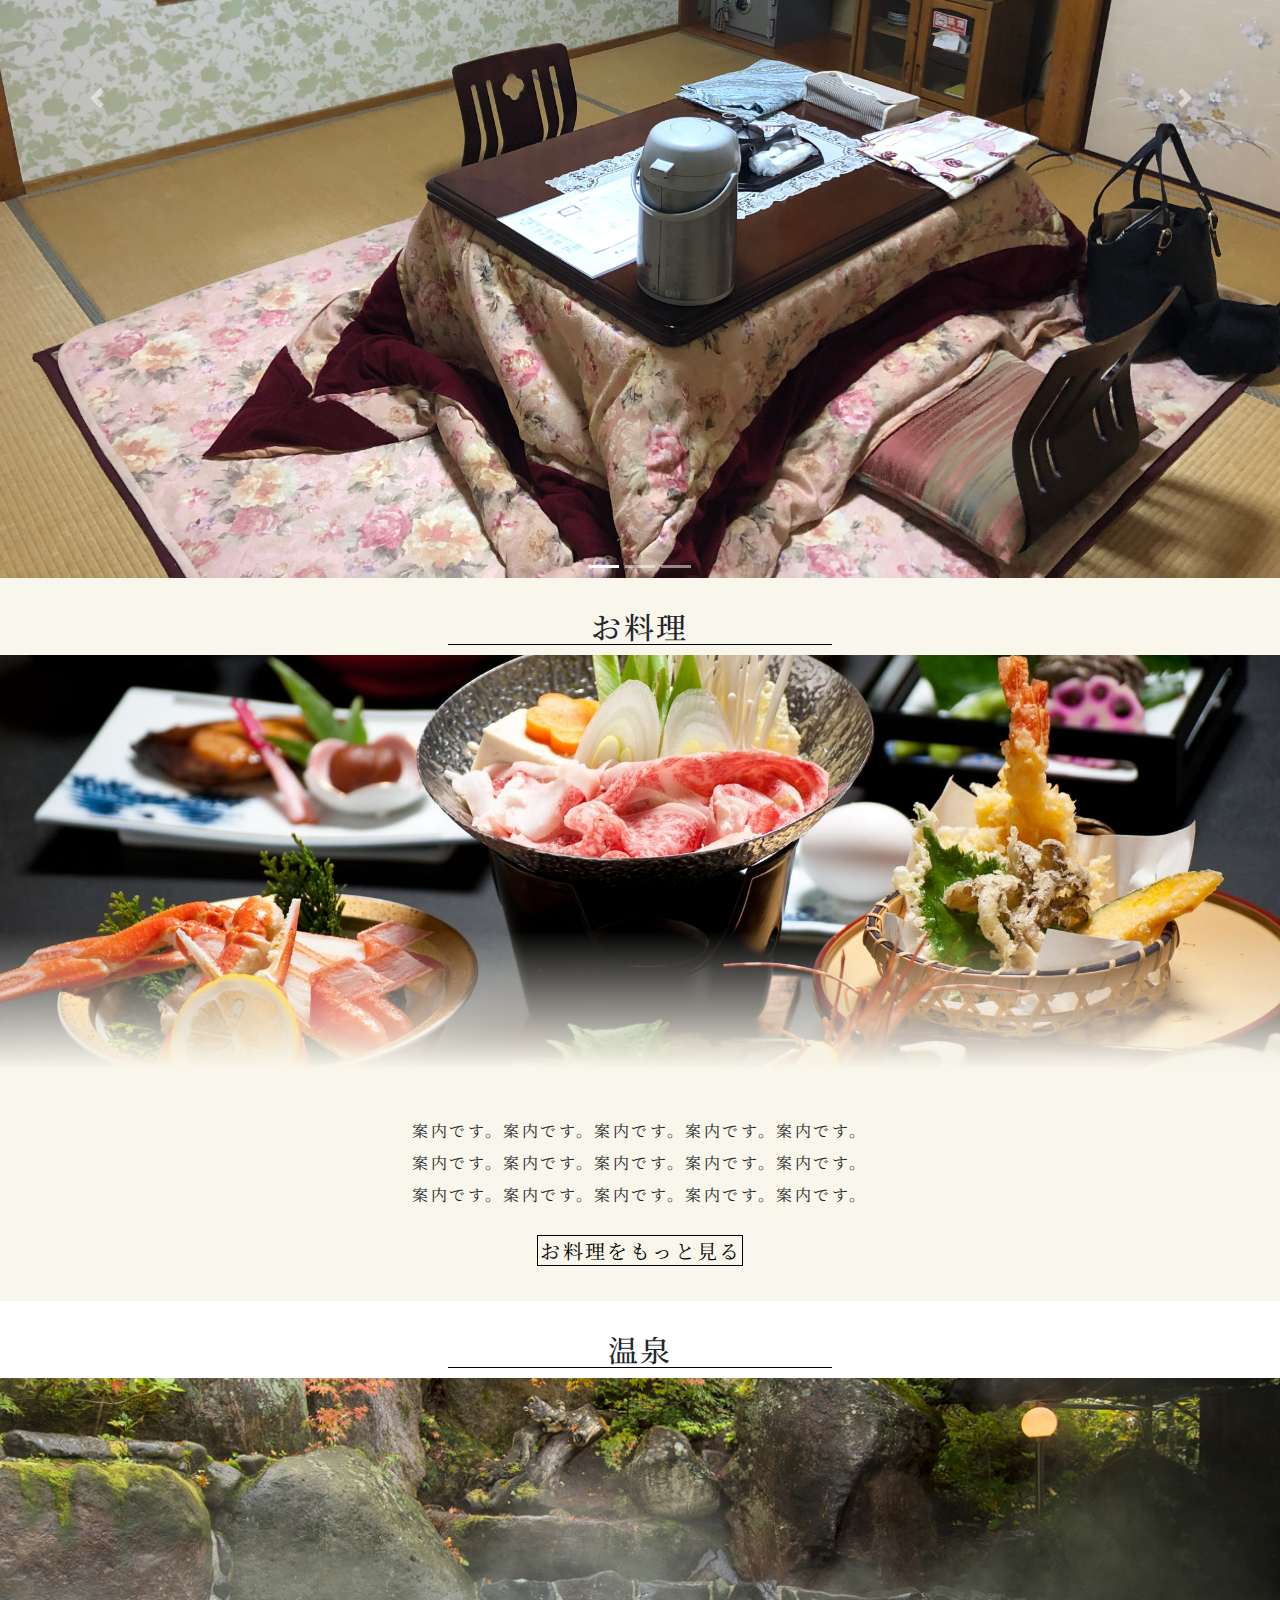
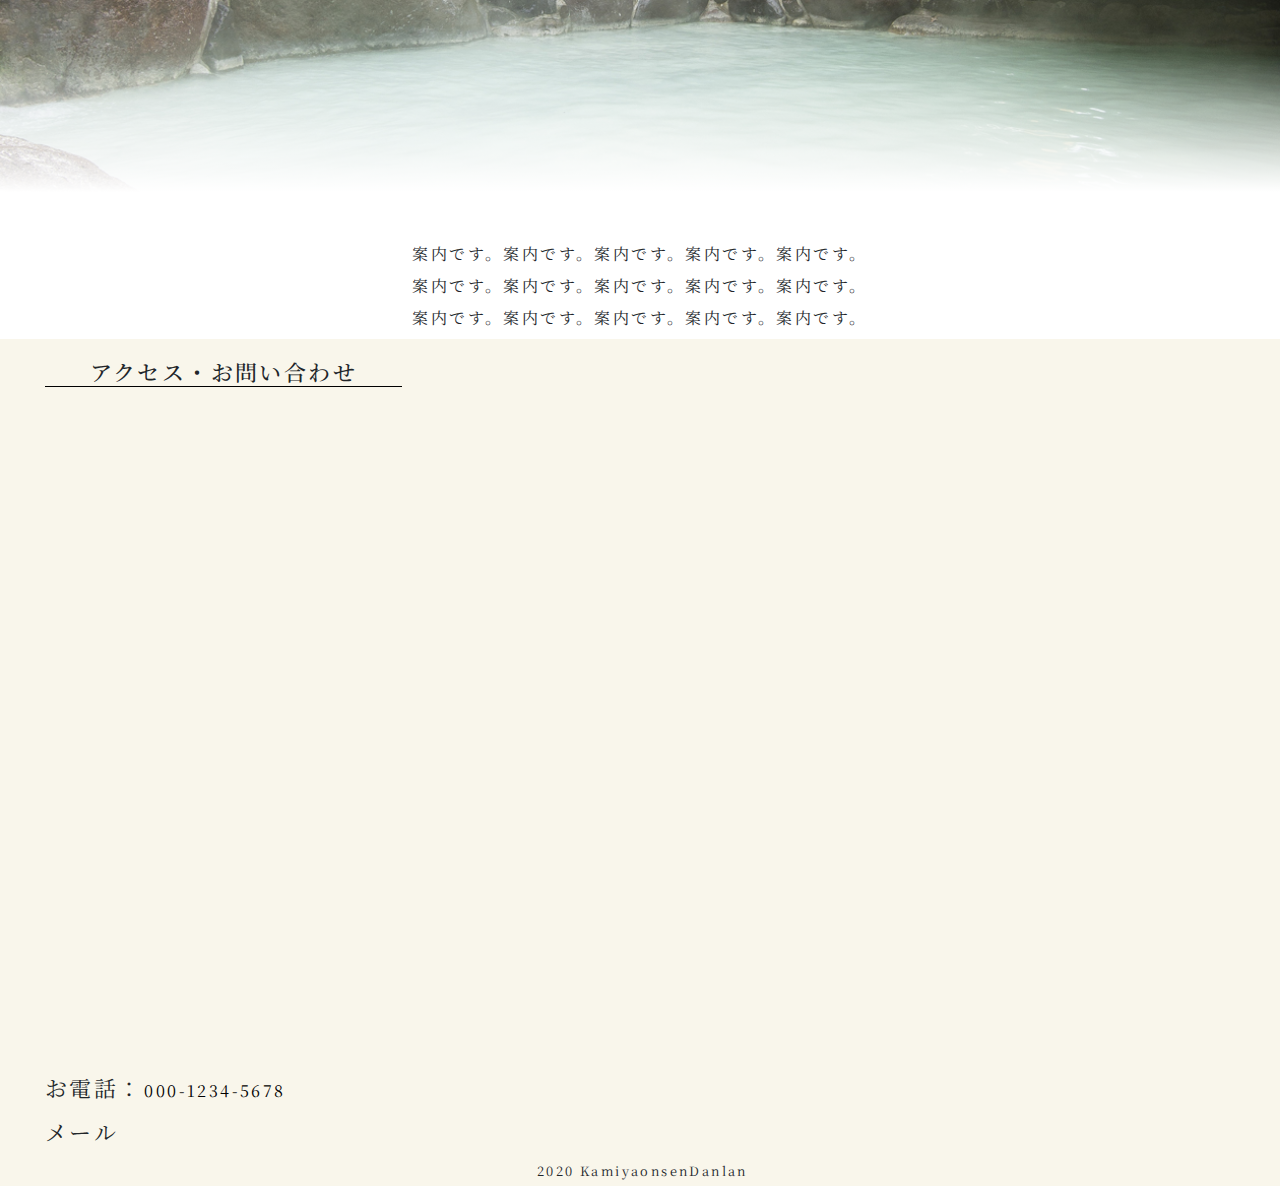
==== commit ddf62211: "Add files via upload" ====
--- a/index.html
+++ b/index.html
@@ -166,6 +166,7 @@
 			
 			<!-- インスタ -->
 			<div class="insta">
+			<h1>新着情報</h1>
 			
 			<div class="powr-instagram-feed" id="73442935_1579051119"></div>
 			<script src="https://www.powr.io/powr.js?platform=html"></script>
--- a/assets/style.css
+++ b/assets/style.css
@@ -369,6 +369,15 @@
 .insta{
 	position: relative;
 }
+.insta h1{
+  border-bottom: solid 1px black;
+  width: 30%;
+  margin-bottom: 1rem;
+  text-align: center;
+}
 .kabuse{
-	position: absolute;
+position: absolute;
+    width: 100%;
+    bottom: -6%;
+    left: 0;
 }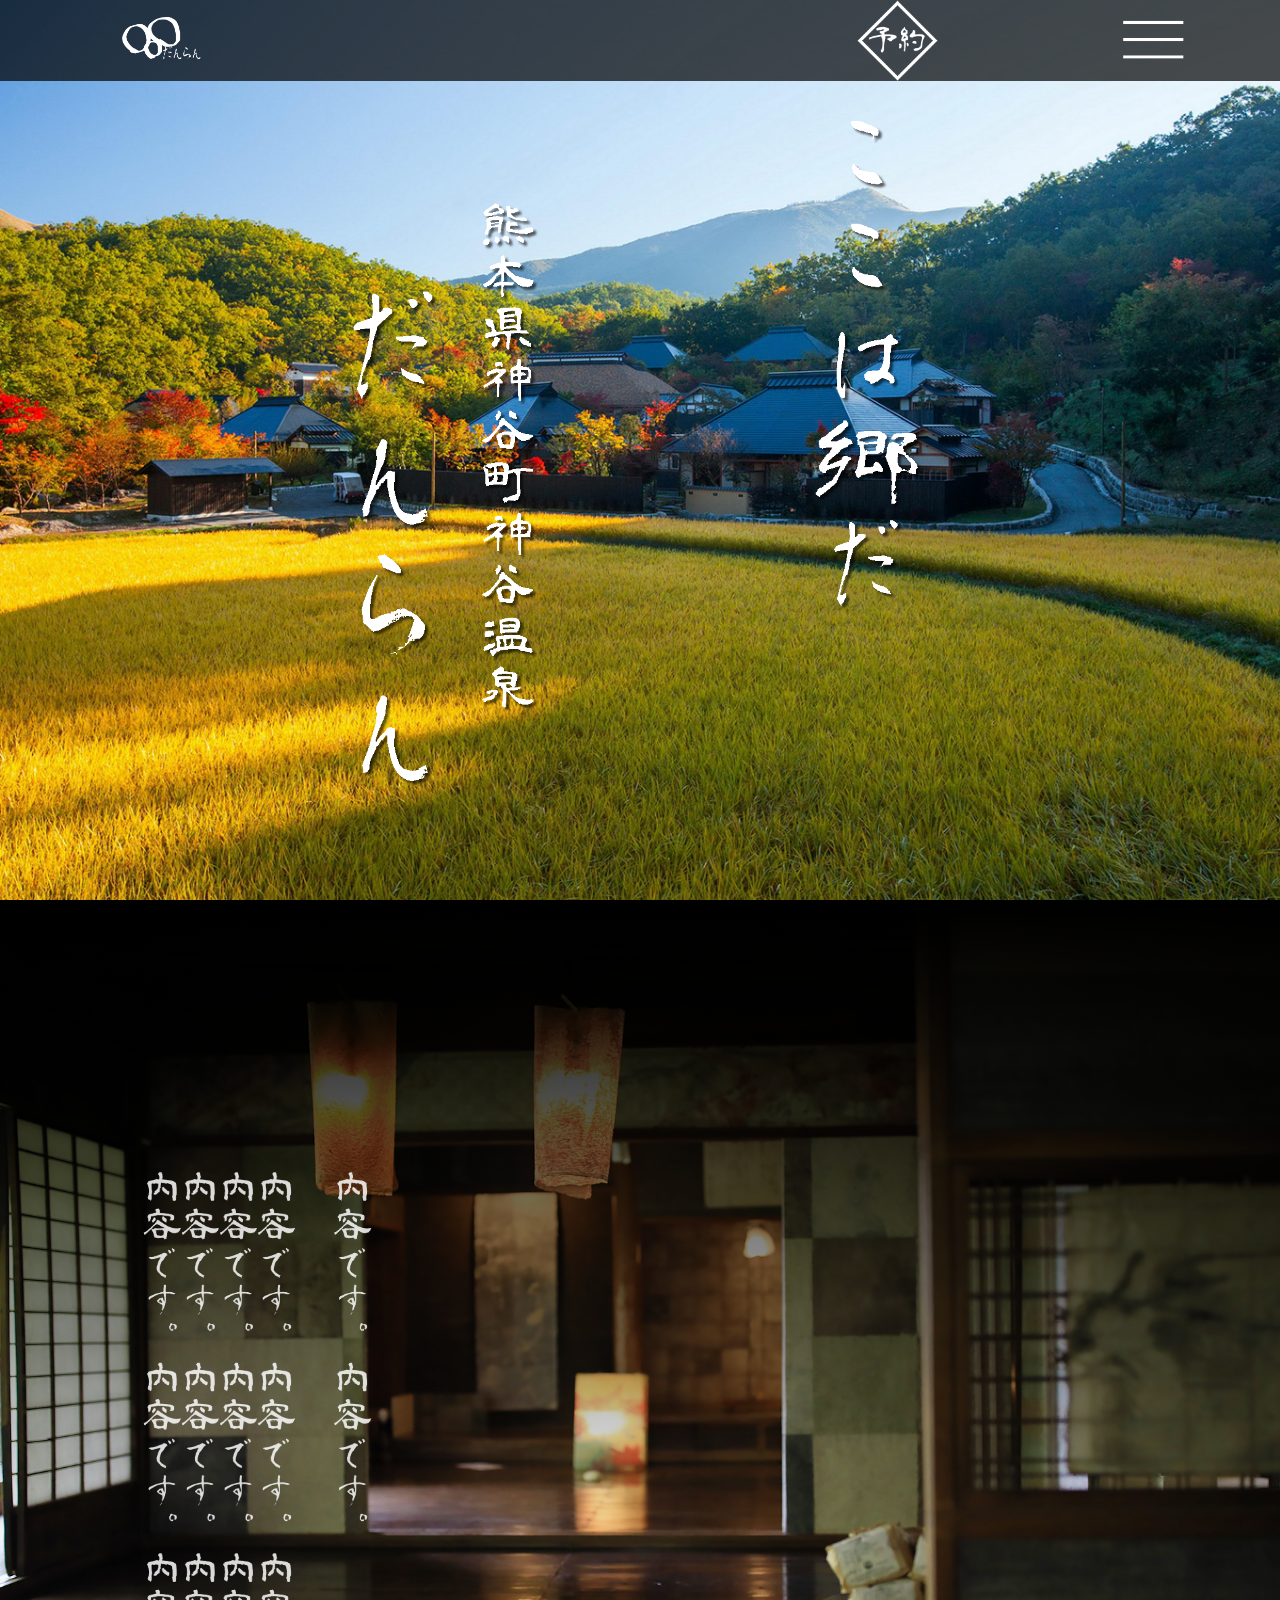
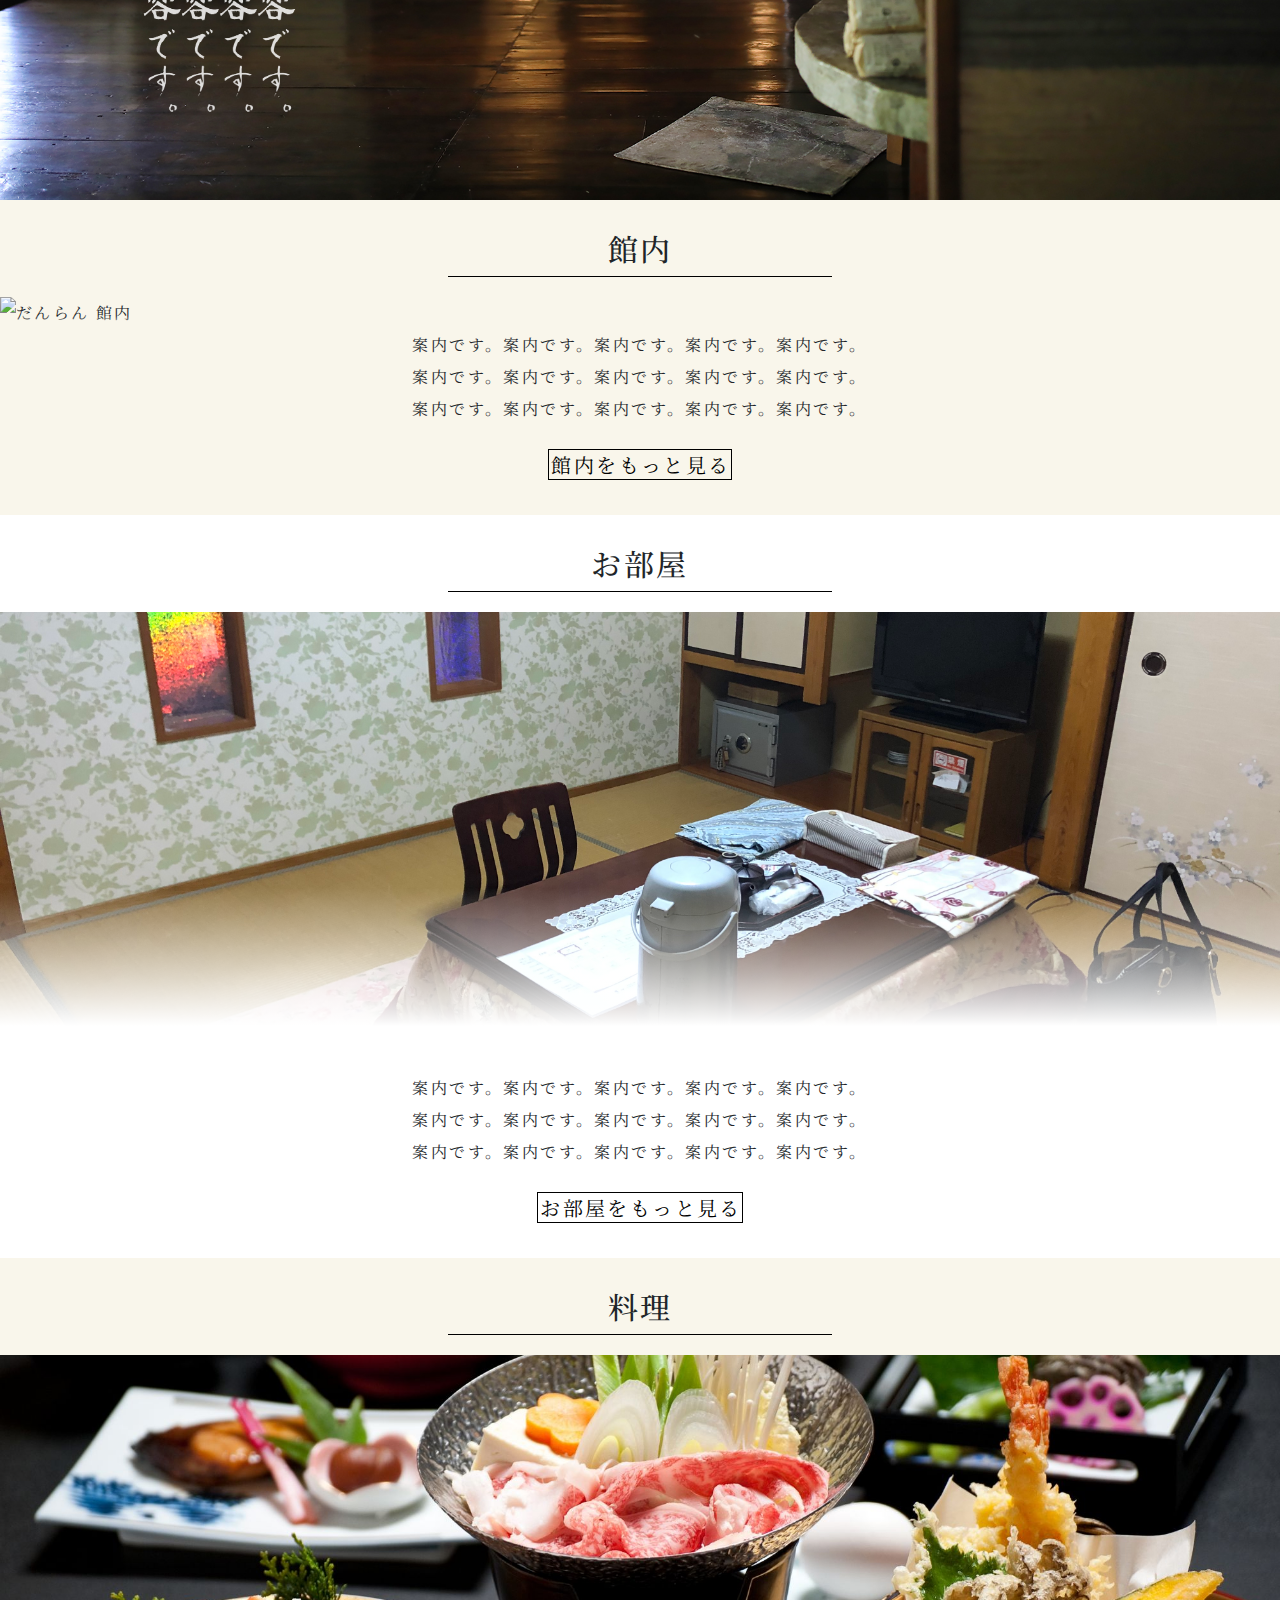
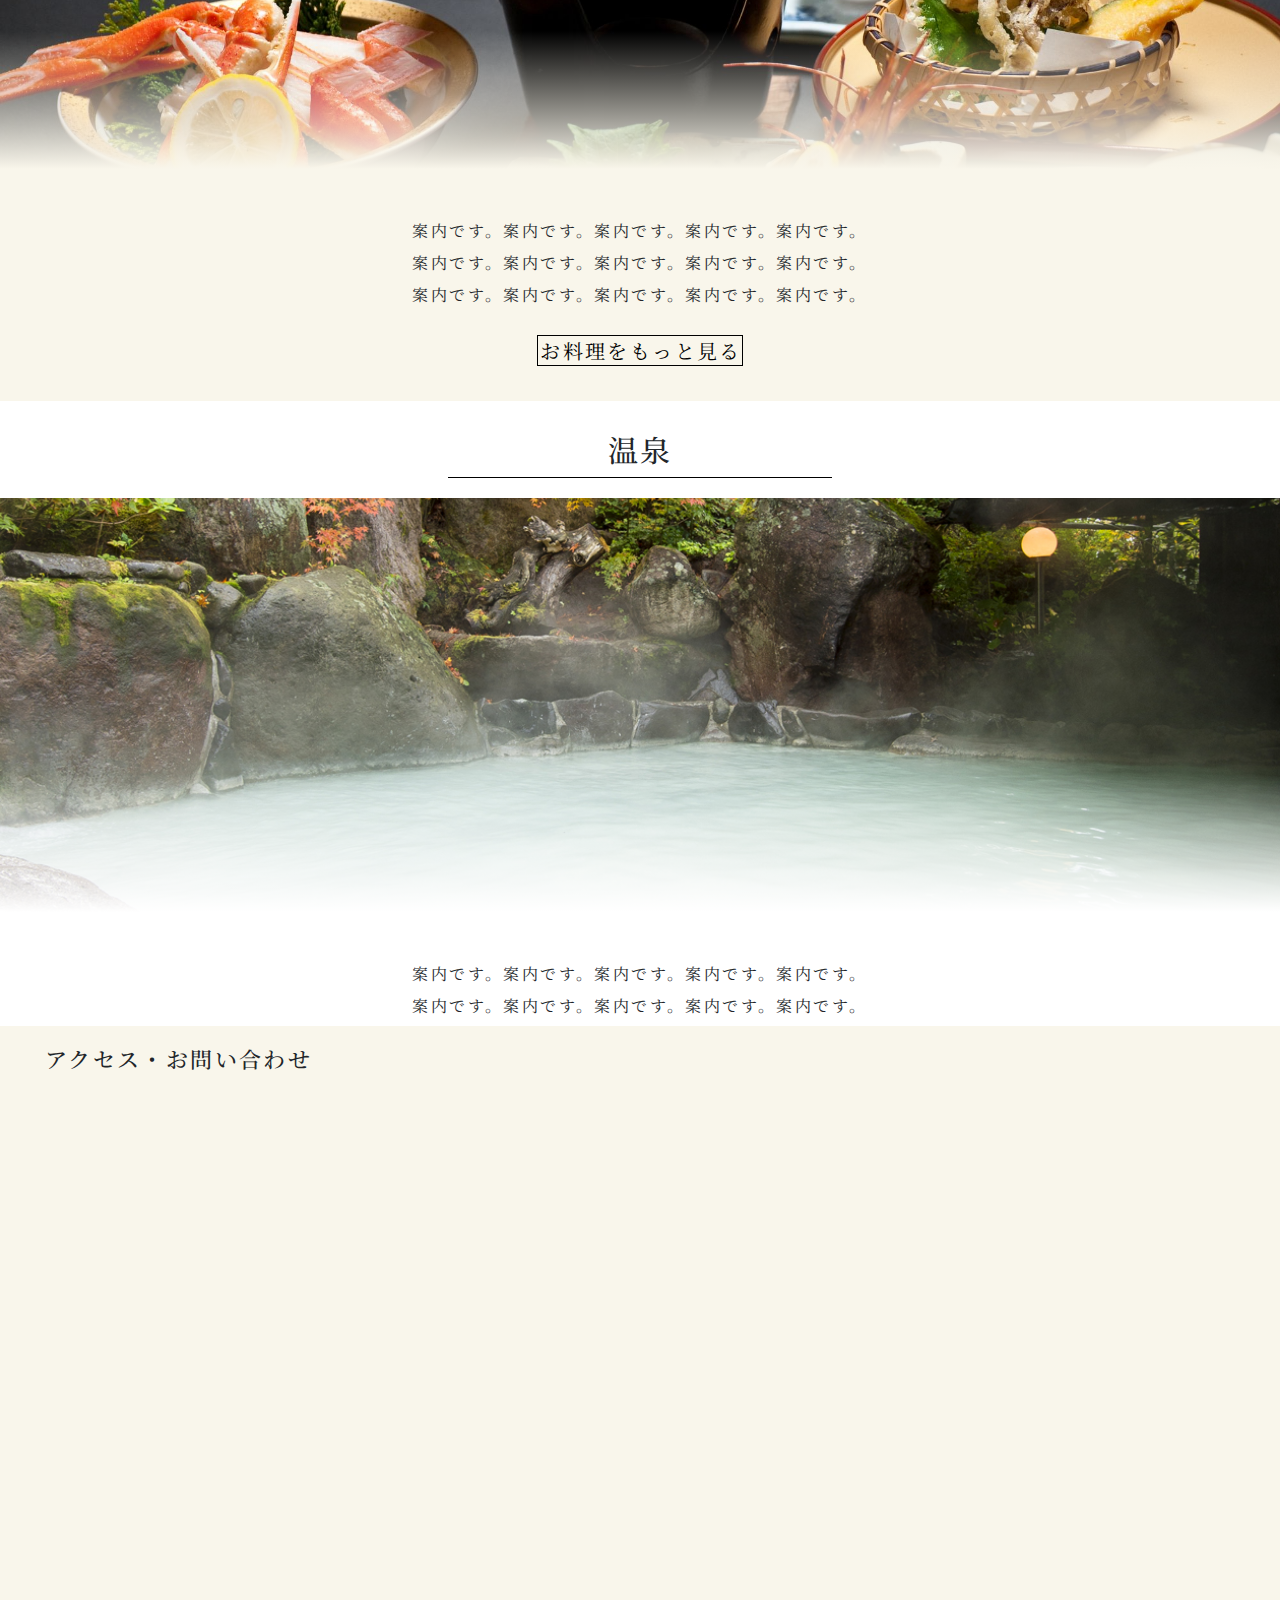
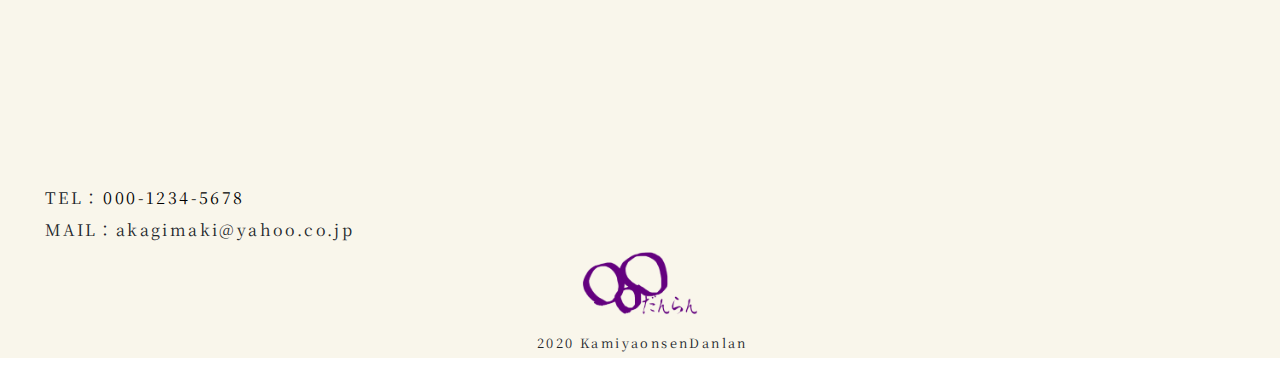
==== commit 59dd4a92: "Add files via upload" ====
--- a/index.html
+++ b/index.html
@@ -3,19 +3,19 @@
 <head>
 	<meta charset="UTF-8">
 	<title>神谷温泉 だんらん</title>
-	<!-- bootstrap -->
-	<link rel="stylesheet" href="https://stackpath.bootstrapcdn.com/bootstrap/4.3.1/css/bootstrap.min.css" integrity="sha384-ggOyR0iXCbMQv3Xipma34MD+dH/1fQ784/j6cY/iJTQUOhcWr7x9JvoRxT2MZw1T" crossorigin="anonymous">
 	<!-- レスポンシブ対応するためのメタデータ --><meta name="viewport" content="width=device-width, initial-scale=1, shrink-to-fit=no">
 	<meta name="viewport" content="width=device-width, initial-scale=1, shrink-to-fit=no">
 	<!-- fontawesomeからスクリプト取得 -->
 	<script src="https://kit.fontawesome.com/7c414374ac.js" crossorigin="anonymous"></script>
-	<!-- グーグルからライブラリを取得 -->
+		<!-- google fonts -->
+	<link href="https://fonts.googleapis.com/css?family=M+PLUS+1p|Montserrat|Noto+Serif+JP|Sawarabi+Mincho&display=swap" rel="stylesheet">
+	<!-- jQueryLibrary js -->
 	<!--
 	<script src="https://ajax.googleapis.com/ajax/libs/jquery/3.4.1/jquery.min.js"></script>
 	-->
-	<!-- google fonts -->
-	<link href="https://fonts.googleapis.com/css?family=M+PLUS+1p|Montserrat|Noto+Serif+JP|Sawarabi+Mincho&display=swap" rel="stylesheet">
-	<!-- bxslider -->
+		<!-- bootstrapCSS -->
+	<link rel="stylesheet" href="https://stackpath.bootstrapcdn.com/bootstrap/4.3.1/css/bootstrap.min.css" integrity="sha384-ggOyR0iXCbMQv3Xipma34MD+dH/1fQ784/j6cY/iJTQUOhcWr7x9JvoRxT2MZw1T" crossorigin="anonymous">
+	<!-- bxsliderCSS -->
 	<link rel="stylesheet" href="assets/bxslider/dist/jquery.bxslider.css">
 	<!-- myCSS -->
 	<link rel="stylesheet" href="assets/style.css">
@@ -31,7 +31,7 @@
 			<ul>
 				<li><a href="#">館内</a></li>
 				<li><a href="#">お部屋</a></li>
-				<li><a href="#">お料理</a></li>
+				<li><a href="#">料理</a></li>
 				<li><a href="#">温泉</a></li>
 				<li><a href="index.html#otoiawase">アクセス・お問い合わせ</a></li>
 			</ul>
@@ -55,7 +55,6 @@
 				<img src="images/rei.png" alt="だんらんについて:~~~~~">
 			</div>
 
-			<div class=" bg-black">
 				<div class="contents kannai">
 					<div><h1>館内</h1></div>
 					<div class="gradation">
@@ -66,12 +65,11 @@
 						<p>案内です。案内です。案内です。案内です。案内です。</p>
 						<p>案内です。案内です。案内です。案内です。案内です。</p>
 						<div class="button-nextpage">
-						<a href="#">館内をもっと見る</a>
+						<a href="kannai.html">館内をもっと見る</a>
 						</div>
 					</div>
 				</div>
-			</div>
-
+			
 			<div class="contents oheya">
 				<div><h1>お部屋</h1></div>
 				<div class="gradation">
@@ -82,42 +80,13 @@
 					<p>案内です。案内です。案内です。案内です。案内です。</p>
 					<p>案内です。案内です。案内です。案内です。案内です。</p>
 					<div class="button-nextpage">
-					<a href="#">お部屋をもっと見る</a>
-					</div>
-				</div>
-			</div>
-			
-			
-			<div id="carouselExampleIndicators" class="carousel slide" data-ride="carousel">
-  <ol class="carousel-indicators">
-    <li data-target="#carouselExampleIndicators" data-slide-to="0" class="active"></li>
-    <li data-target="#carouselExampleIndicators" data-slide-to="1"></li>
-    <li data-target="#carouselExampleIndicators" data-slide-to="2"></li>
-  </ol>
-  <div class="carousel-inner">
-    <div class="carousel-item active">
-      <img class="d-block w-100" src="images/kotatu04.jpg" alt="First slide">
-    </div>
-    <div class="carousel-item">
-      <img class="d-block w-100" src="images/kotatu04.jpg" alt="Second slide">
-    </div>
-    <div class="carousel-item">
-      <img class="d-block w-100" src="images/kotatu04.jpg" alt="Third slide">
-    </div>
-  </div>
-  <a class="carousel-control-prev" href="#carouselExampleIndicators" role="button" data-slide="prev">
-    <span class="carousel-control-prev-icon" aria-hidden="true"></span>
-    <span class="sr-only">Previous</span>
-  </a>
-  <a class="carousel-control-next" href="#carouselExampleIndicators" role="button" data-slide="next">
-    <span class="carousel-control-next-icon" aria-hidden="true"></span>
-    <span class="sr-only">Next</span>
-  </a>
-</div>
-			
-			<div class=" bg-black">
+					<a href="oheya.html">お部屋をもっと見る</a>
+					</div>
+				</div>
+			</div>
+			
 				<div class="contents ryori">
-					<div><h1>お料理</h1></div>
+					<div><h1>料理</h1></div>
 					<div class="gradation">
 						<img src="images/kaiseki-sukiyaki.jpg" alt="だんらん 料理">
 					</div>
@@ -126,11 +95,10 @@
 						<p>案内です。案内です。案内です。案内です。案内です。</p>
 						<p>案内です。案内です。案内です。案内です。案内です。</p>
 						<div class="button-nextpage">
-						<a href="#">お料理をもっと見る</a>
+						<a href="ryori.html">お料理をもっと見る</a>
 						</div>
 					</div>
 				</div>
-			</div>
 
 			<div class="contents onsen">
 				<div><h1>温泉</h1></div>
@@ -142,12 +110,11 @@
 					<p>案内です。案内です。案内です。案内です。案内です。</p>
 					<p>案内です。案内です。案内です。案内です。案内です。</p>
 					<div class="button-nextpage">
-					<a href="#">温泉をもっと見る</a>
-					</div>
-				</div>
-			</div>
-			
-			<div class=" bg-black">
+					<a href="onsen.html">温泉をもっと見る</a>
+					</div>
+				</div>
+			</div>
+			
 						<div class="contents rekishi">
 				<div><h1>歴史</h1></div>
 				<div class="gradation">
@@ -158,11 +125,10 @@
 					<p>案内です。案内です。案内です。案内です。案内です。</p>
 					<p>案内です。案内です。案内です。案内です。案内です。</p>
 					<div class="button-nextpage">
-					<a href="#">だんらんの歴史ををもっと見る</a>
-					</div>
-					</div>
-				</div>
-			</div>
+					<a href="rekishi.html">だんらんの歴史ををもっと見る</a>
+					</div>
+					</div>
+				</div>
 			
 			<!-- インスタ -->
 			<div class="insta">
@@ -173,22 +139,15 @@
 			
 						<div class="bg-black kabuse">
 				<div class="footers">
-					<div id="otoiawase">
+					<div class="otoiawase">
 						<h1>アクセス・お問い合わせ</h1>
 						<!-- グーグルマップ -->
 						<div class="gmap">
 						<iframe src="https://www.google.com/maps/embed?pb=!1m18!1m12!1m3!1d3351.348385590416!2d130.82617411549865!3d32.86250058692829!2m3!1f0!2f0!3f0!3m2!1i1024!2i768!4f13.1!3m3!1m2!1s0x3540e57241f4da5b%3A0xb4472c7d8e07a72d!2z6I-K6Zm955S65b255aC0!5e0!3m2!1sja!2sjp!4v1578992607440!5m2!1sja!2sjp" width="100%" height="auto" frameborder="0" style="border:0;" allowfullscreen="" id="aaa"></iframe>
 					</div>
-						<p>お電話：<a href="tel:000-1234-5678">000-1234-5678</a></p>
-						<p class="mail_button">メール<i class="fas fa-plus plus" aria-hidden="true"></i></p>
-						<!-- ここにはwordpressでメールフォームを出す -->
-						<form>
-							<p>内容です。内容です。内容です。内容です。内容です。</p>
-							<p>内容です。内容です。内容です。内容です。内容です。</p>
-							<p>内容です。内容です。内容です。内容です。内容です。</p>
-							<p>内容です。内容です。内容です。内容です。内容です。</p>
-							<p>内容です。内容です。内容です。内容です。内容です。</p>
-						</form>
+						<p>TEL：<a href="tel:000-1234-5678">000-1234-5678</a></p>
+						<p>MAIL：akagimaki@yahoo.co.jp</p>
+						<div class="center"><img src="images/だんらんロゴ.png" alt="だんらんロゴ黒"></div>
 					</div>
 
 					<div class="site-info">
@@ -237,6 +196,8 @@
   pager: false
 });
 
+	$(".contents:nth-child(even)").addClass("bg-black");
+
 
 //どうやったらiframe内の要素を変更できるか
 //$('#aaa').on('load', function(){        //$('#aaa').contents().find('#mapDiv').hide();
--- a/assets/style.css
+++ b/assets/style.css
@@ -292,15 +292,16 @@
 }
 .contents h1{
   border-bottom: solid 1px black;
+  padding-bottom: 1rem;
   width: 30%;
-  margin-bottom: 1rem;
+  margin-bottom: 2rem;
   text-align: center;
 }
 .contents img{
   width: 100%;
   height: 50vh;
 }
-.contents .gradation{
+.gradation{
   position: relative;
 }
 .bg-white .gradation:after{
@@ -339,11 +340,24 @@
 	margin-right: auto;
   padding-top: 2rem;
 }
-#otoiawase form{
+.otoiawase form{
 	display: none;
 }
-#otoiawase h1, #otoiawase p{
+.otoiawase h1{
 	font-size: 2.2rem;
+} 
+.otoiawase p{
+	font-size: 1.6rem;
+}
+.otoiawase p:nth-of-type(1){
+	padding-top: 2rem;
+}
+.center{
+	height: 8rem;
+	text-align:center;
+}
+.otoiawase img{
+	height: 100%;
 }
 .site-info{
 	text-align: center;
@@ -365,19 +379,140 @@
 height: 100%;
 width: 100%;
 }
-/*トップページここまで*/
 .insta{
 	position: relative;
+	padding-top: 3rem;
 }
 .insta h1{
-  border-bottom: solid 1px black;
-  width: 30%;
-  margin-bottom: 1rem;
-  text-align: center;
+    border-bottom: solid 1px black;
+    width: 40%;
+    margin-bottom: 2rem;
+    text-align: center;
+    margin-left: auto;
+    margin-right: auto;
+}
+.otoiawase h1{
+	  border-bottom: none;
+    width: 100%;
+    margin-bottom: 2rem;
+    text-align: left;
 }
 .kabuse{
 position: absolute;
     width: 100%;
-    bottom: -6%;
+    bottom: -6.5%;
     left: 0;
-}+}
+/*トップページここまで*/
+
+/* シングルページここから */
+.singlepage-top{
+	position: fixed;
+	width: 100%;
+	height: 80vh;
+	z-index: -1;
+}
+.singletop-img{
+	position: absolute;
+	top:0;
+	left:0;
+	height: 80vh;
+	width: 100%;
+	z-index: 1;
+}
+.singletop-text{
+	position: absolute;
+	height: 80%;
+	width:100%;
+	object-fit: contain;
+	z-index: 2;
+	  top: 55%;
+	  	left:0;
+  transform : translateY(-50%);
+  filter: drop-shadow(3px 3px 1px rgba(0,0,0,0.6));
+}
+.singlepage-contents{
+	padding-top:3rem;
+	padding-bottom: 3rem;
+	width: 90%;
+	    margin-left: auto;
+    margin-right: auto;
+	
+}
+.singlepage-contents p{
+	text-align: center;
+}
+.singlepage-contents img{
+	height: 40vh;
+	width: 100%;
+}
+.singlepage-contents h1{
+		font-size: 3rem;
+	  border-bottom: solid 1px black;
+    width:100%;
+    padding-bottom: 1rem;
+    margin-bottom: 2rem;
+    text-align: center;
+    margin-left: auto;
+    margin-right: auto;
+}
+.singlepage-contents h2{
+		font-size: 2.5rem;
+		border-top: solid 1px black;
+	  border-bottom: solid 1px black;
+	  padding-top:1rem;
+	  padding-bottom:1rem;
+    width: 100%;
+    margin-bottom: 2rem;
+}
+#single .top-empty{
+background-color: rgba(0,0,0,0);
+    width: 100%;
+	height: 80vh;
+}
+footer{
+	padding-top: 2rem;
+}
+footer img{
+	height: 100%;
+}
+footer p, footer a{
+	font-size: 1rem;
+	text-align: center;
+}
+.back-color:nth-of-type(odd){
+	background-color: #f9f6eb;
+}
+.back-color:nth-of-type(odd)>.singlepage-contents>.gradation::after{
+    position: absolute;
+    content: "";
+    top: 0;
+    left: 0;
+    width: 100%;
+    height: 100%;
+    background: -webkit-linear-gradient(top, rgba(255, 255, 255, 0) 60%, #f9f6eb 90%);
+    z-index: 1;
+}
+.back-color:nth-of-type(even){
+	background-color: white;
+}
+.back-color:nth-of-type(even)>.singlepage-contents>.gradation::after{
+    position: absolute;
+    content: "";
+    top: 0;
+    left: 0;
+    width: 100%;
+    height: 100%;
+    background: -webkit-linear-gradient(top, rgba(255, 255, 255, 0) 60%, white 90%);
+    z-index: 1;
+}
+.onsen-time{
+	border: solid 1px black;
+}
+h3 {
+    font-size: 2rem;
+    padding-bottom: 1rem;
+    padding-top: 1rem;
+    text-align: center;
+}
+/* シングルページここまで */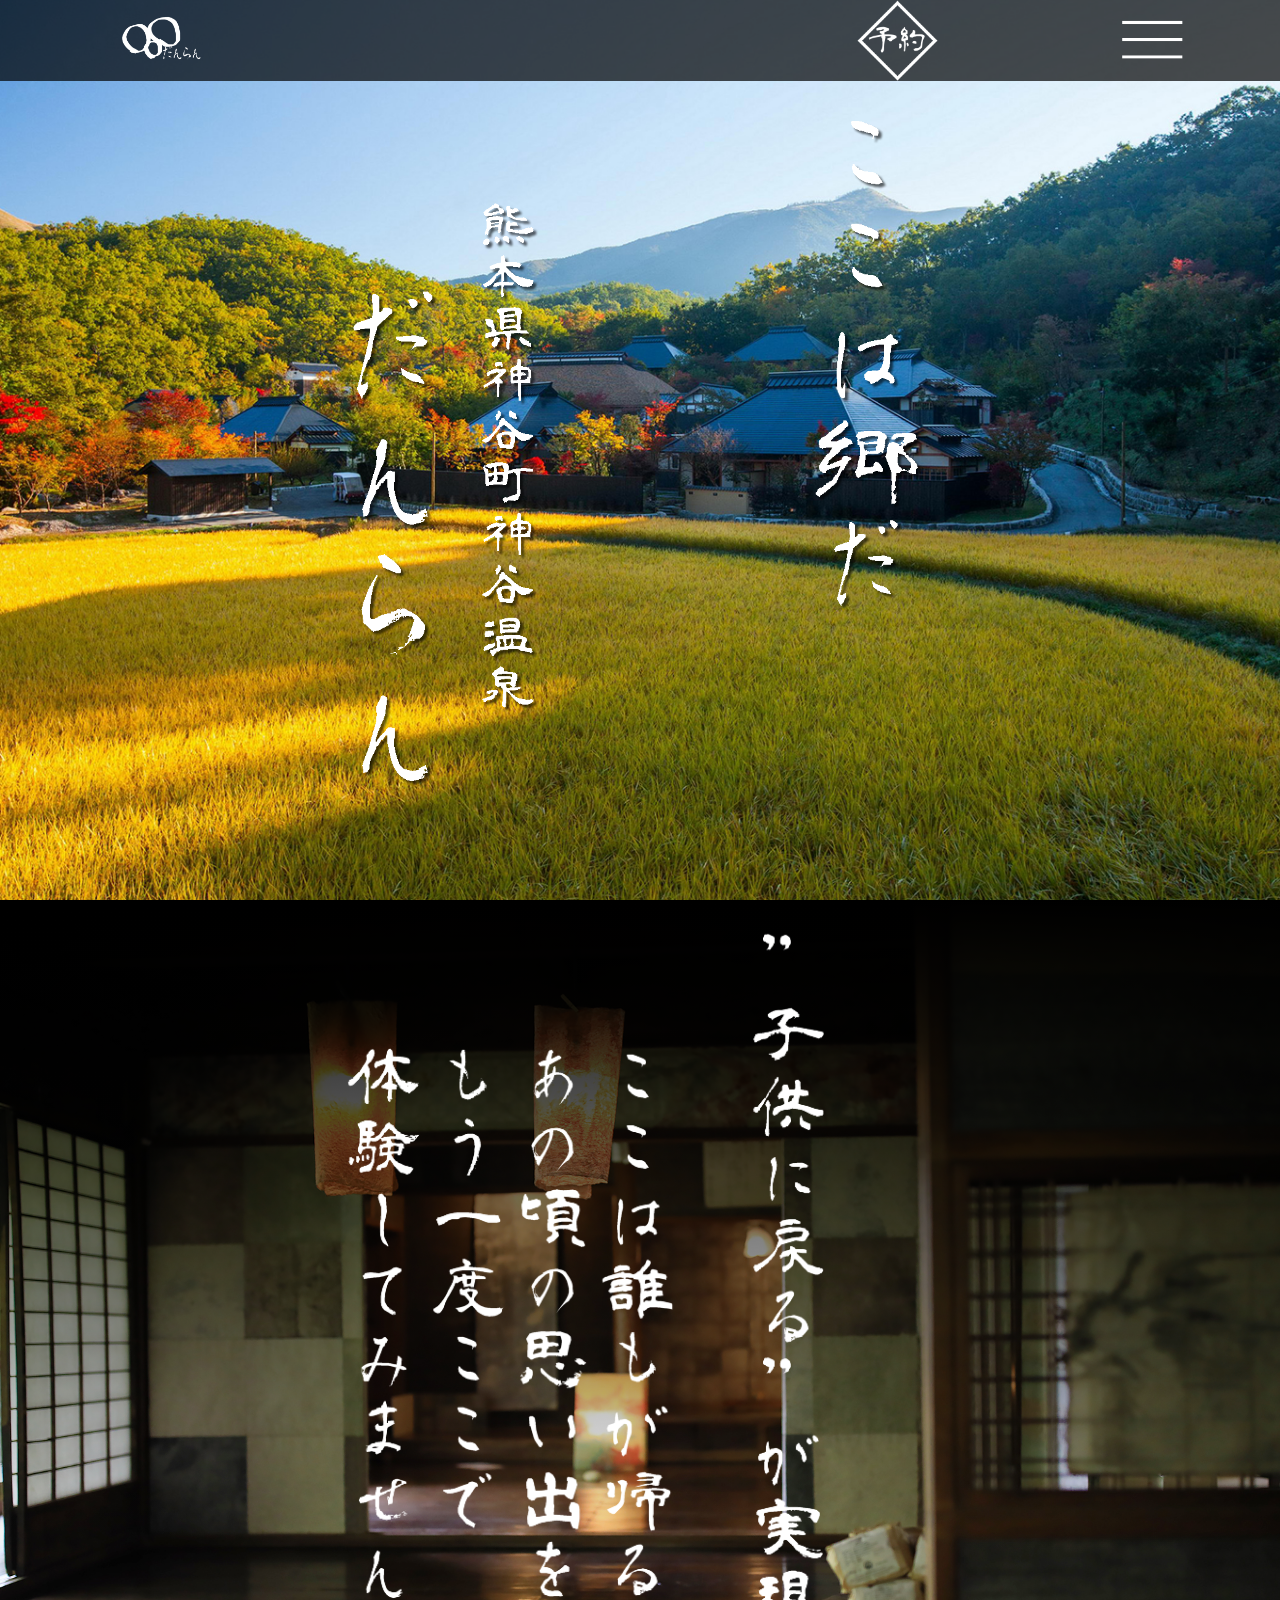
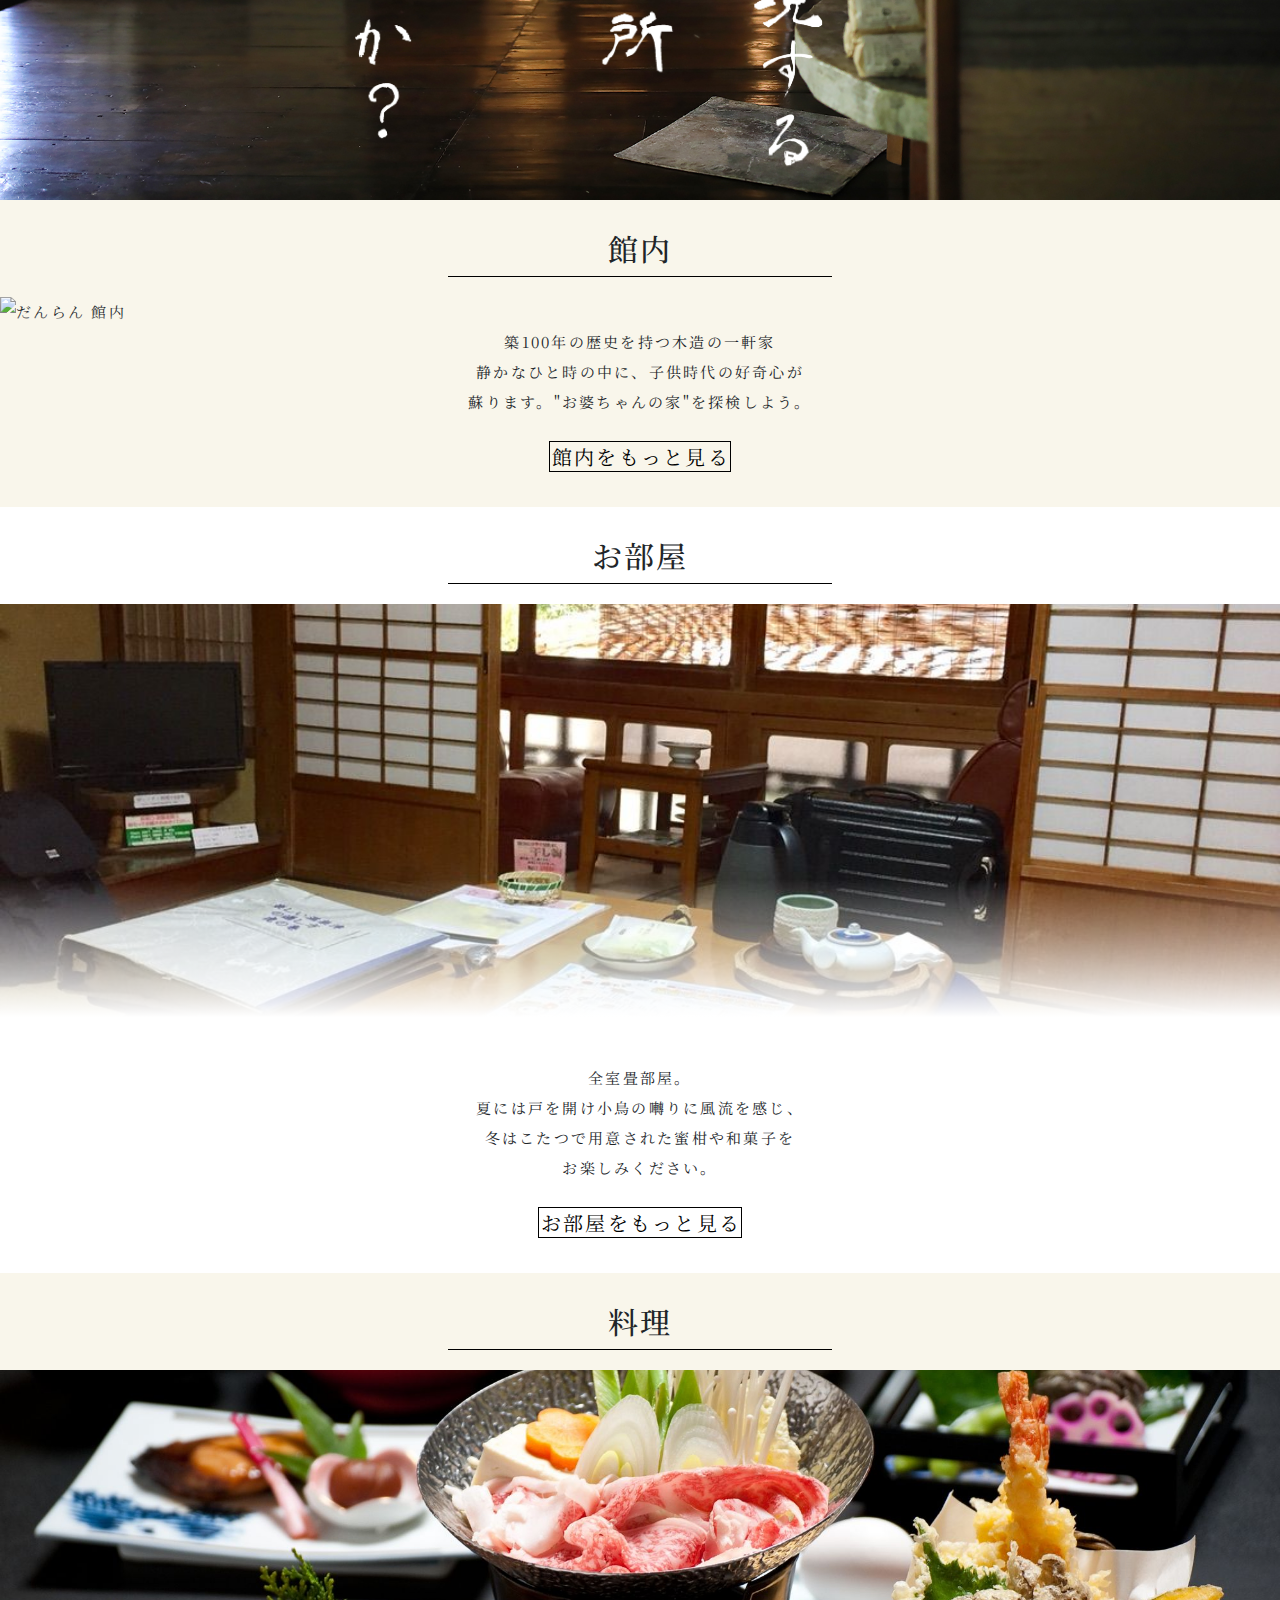
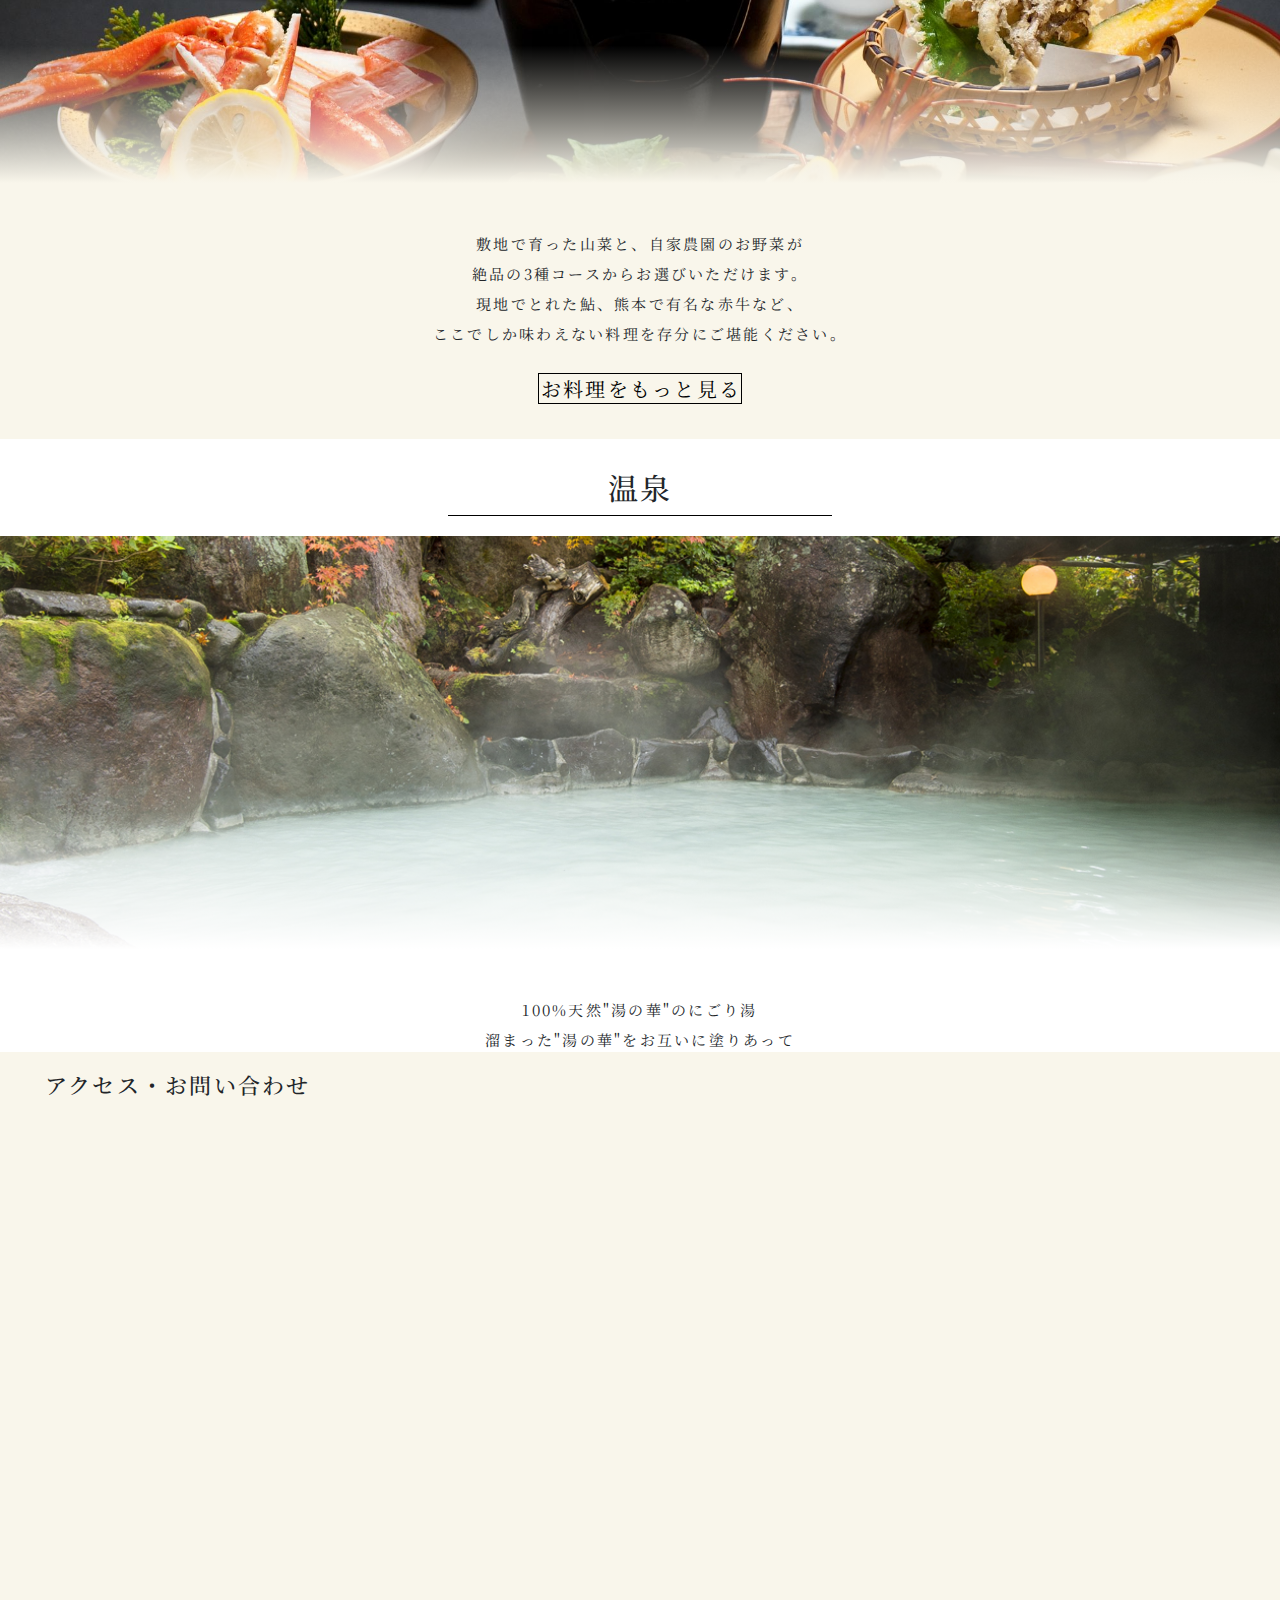
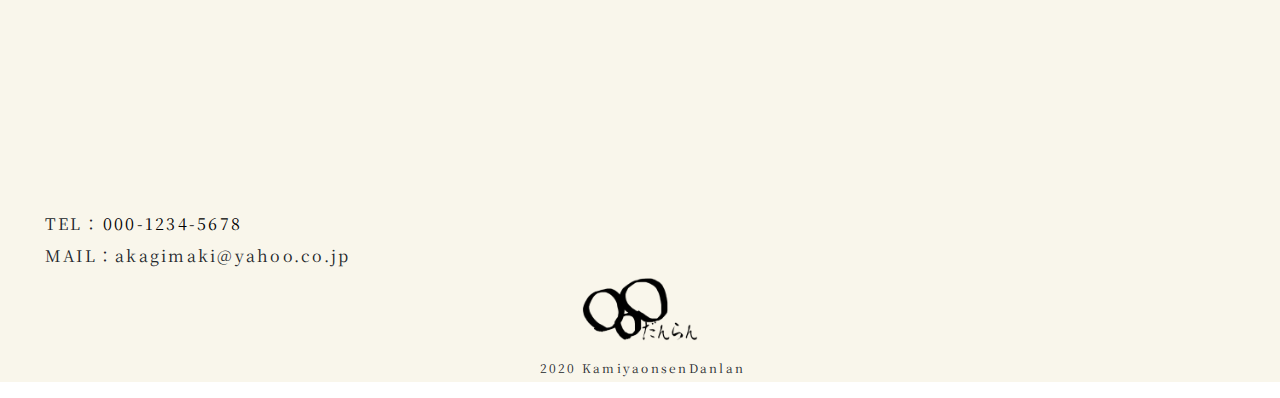
==== commit 38a7b2d8: "Add files via upload" ====
--- a/index.html
+++ b/index.html
@@ -22,17 +22,18 @@
 </head>
 
 <body>
-	<header>
+					<header>
 		<a href="index.html#main" class="logo"><img src="images/だんらんロゴ白.png" alt="だんらんロゴ"></a>
 		<a href="#" class="yoyaku"><img src="images/予約.png" alt="予約"></a>
-		<a href="#" class="navigation"><img src="images/ハンバーガー.png" alt="ナビゲーション"></a>
+		<p class="navigation"><img src="images/ハンバーガー.png" alt="ナビゲーション"></p>
 
 		<nav>
 			<ul>
-				<li><a href="#">館内</a></li>
-				<li><a href="#">お部屋</a></li>
-				<li><a href="#">料理</a></li>
-				<li><a href="#">温泉</a></li>
+				<li><a href="kannai.html">館内</a></li>
+				<li><a href="oheya.html">お部屋</a></li>
+				<li><a href="ryori.html">料理</a></li>
+				<li><a href="onsen.html">温泉</a></li>
+				<li><a href="rekishi.html">歴史</a></li>
 				<li><a href="index.html#otoiawase">アクセス・お問い合わせ</a></li>
 			</ul>
 		</nav>
@@ -61,9 +62,9 @@
 						<img src="images/washitu03.jpg" alt="だんらん 館内">
 					</div>
 					<div class="text">
-						<p>案内です。案内です。案内です。案内です。案内です。</p>
-						<p>案内です。案内です。案内です。案内です。案内です。</p>
-						<p>案内です。案内です。案内です。案内です。案内です。</p>
+						<p>築100年の歴史を持つ木造の一軒家</p>
+						<p>静かなひと時の中に、子供時代の好奇心が</p>
+						<p>蘇ります。"お婆ちゃんの家"を探検しよう。</p>
 						<div class="button-nextpage">
 						<a href="kannai.html">館内をもっと見る</a>
 						</div>
@@ -73,12 +74,13 @@
 			<div class="contents oheya">
 				<div><h1>お部屋</h1></div>
 				<div class="gradation">
-					<img src="images/kotatu04.jpg" alt="だんらん お部屋">
+					<img src="images/heya05.jpg" alt="だんらん お部屋">
 				</div>
 				<div class="text">
-					<p>案内です。案内です。案内です。案内です。案内です。</p>
-					<p>案内です。案内です。案内です。案内です。案内です。</p>
-					<p>案内です。案内です。案内です。案内です。案内です。</p>
+					<p>全室畳部屋。</p>
+					<p>夏には戸を開け小鳥の囀りに風流を感じ、</p>
+					<p>冬はこたつで用意された蜜柑や和菓子を</p>
+					<p>お楽しみください。</p>
 					<div class="button-nextpage">
 					<a href="oheya.html">お部屋をもっと見る</a>
 					</div>
@@ -91,9 +93,10 @@
 						<img src="images/kaiseki-sukiyaki.jpg" alt="だんらん 料理">
 					</div>
 					<div class="text">
-						<p>案内です。案内です。案内です。案内です。案内です。</p>
-						<p>案内です。案内です。案内です。案内です。案内です。</p>
-						<p>案内です。案内です。案内です。案内です。案内です。</p>
+						<p>敷地で育った山菜と、自家農園のお野菜が</p>
+						<p>絶品の3種コースからお選びいただけます。</p>
+						<p>現地でとれた鮎、熊本で有名な赤牛など、</p>
+						<p>ここでしか味わえない料理を存分にご堪能ください。</p>
 						<div class="button-nextpage">
 						<a href="ryori.html">お料理をもっと見る</a>
 						</div>
@@ -106,9 +109,9 @@
 					<img src="images/onasen06.png" alt="だんらん 温泉">
 				</div>
 				<div class="text">
-					<p>案内です。案内です。案内です。案内です。案内です。</p>
-					<p>案内です。案内です。案内です。案内です。案内です。</p>
-					<p>案内です。案内です。案内です。案内です。案内です。</p>
+					<p>100%天然"湯の華"のにごり湯</p>
+					<p>溜まった"湯の華"をお互いに塗りあって</p>
+					<p>お楽しみください。24時間開放＆貸切！！</p>
 					<div class="button-nextpage">
 					<a href="onsen.html">温泉をもっと見る</a>
 					</div>
@@ -121,9 +124,9 @@
 					<img src="images/genkan.jpg" alt="だんらん 歴史">
 				</div>
 				<div class="text">
-					<p>案内です。案内です。案内です。案内です。案内です。</p>
-					<p>案内です。案内です。案内です。案内です。案内です。</p>
-					<p>案内です。案内です。案内です。案内です。案内です。</p>
+					<p>100年も前から沸き続ける温泉と、豊富な山の幸。</p>
+					<p>そして一人の女将によって存続される旅館「だんらん」</p>
+					<p>3つの要素が奏でるシンフォニーをあなたに</p>
 					<div class="button-nextpage">
 					<a href="rekishi.html">だんらんの歴史ををもっと見る</a>
 					</div>
@@ -139,7 +142,7 @@
 			
 						<div class="bg-black kabuse">
 				<div class="footers">
-					<div class="otoiawase">
+					<div id="otoiawase">
 						<h1>アクセス・お問い合わせ</h1>
 						<!-- グーグルマップ -->
 						<div class="gmap">
@@ -161,6 +164,9 @@
 		</div>
 	</div>
 </div>
+
+<!-- ナビゲーションが開かれた時の閉じるための空間 -->
+<div class="nav-cover"></div>
 
 <!-- jQuery ライブラリ -->
 <script src="https://code.jquery.com/jquery-3.3.1.js"></script>
@@ -197,6 +203,19 @@
 });
 
 	$(".contents:nth-child(even)").addClass("bg-black");
+	
+
+$(document).on('click',function(e) {
+   if(!$(e.target).closest('.navigation').length) {
+     // ターゲット要素の外側をクリックした時の操作
+     			$("nav").slideUp();
+			$(".nav-cover").slideUp();
+   } else {
+     // ターゲット要素をクリックした時の操作
+     			$("nav").slideToggle();
+			$(".nav-cover").slideToggle();
+   }
+});
 
 
 //どうやったらiframe内の要素を変更できるか
--- a/assets/style.css
+++ b/assets/style.css
@@ -153,7 +153,7 @@
 
 body {
 	/* ルートのフォントサイズを1.6em（16pxと同等のサイズ）に設定 */
-	font-size: 1.6em;
+	font-size: 1.5em;
 }
 
 h1{
@@ -167,7 +167,36 @@
 }
 /* font-sizeレスポンシブここまで */
 
+/* ナビゲーションバー */
+nav{
+	width: 100%;
+	background-color: rgba(0,0,0,0.7);
+	position: absolute;
+	top: 9vh;
+}
+nav a{
+	font-size: 3rem;
+	color: white;
+	padding-left: 1rem;
+}
+nav li{
+	border-bottom: solid 1px white;
+}
+
+.nav-cover{
+	position: fixed;
+	height: 100vh;
+	width: 100%;
+	background-color: rgba(183, 183, 62, 0.7);
+	z-index:10;
+	top:0;
+	display: none;
+}
+/* ナビゲーションバー */
+
 /*トップページ*/
+#main{
+}
 img{
   object-fit: cover;
 }
@@ -185,7 +214,7 @@
   grid-template-columns: 25% 35% 20% 20%;
   background-color: rgba(0,0,0,0.7);
   position: fixed;
-  z-index: 10;
+  z-index: 11;
 }
 header .logo{
       grid-row: 1 / 2;
@@ -199,6 +228,9 @@
       grid-row: 1 / 2;
     grid-column: 4 / 5;
 }
+.navigation{
+	text-align: center;
+}
 header a{
     text-align: center;
 }
@@ -208,7 +240,10 @@
 nav{
   display: none;
 }
-
+nav a{
+	display: block;
+	text-align: left;
+}
 /*.top文の空間を確保する*/
 .top-empty{
   /*透明の要素*/
@@ -271,14 +306,14 @@
     height: 105%;
 }
 .about img{
-  object-fit: contain;
-  width: 70%;
-  height: 70%;
-  position: absolute;
-  top: 60%;
-  left: 20%;
-  -webkit-transform : translate(-50%,-50%);
-  transform : translate(-50%,-50%);
+    object-fit: contain;
+    width: 100%;
+    height: 100%;
+    position: absolute;
+    top: 50%;
+    left: 46%;
+    -webkit-transform: translate(-50%,-50%);
+    transform: translate(-50%,-50%);
 }
 .contents{
   position: relative;
@@ -340,23 +375,26 @@
 	margin-right: auto;
   padding-top: 2rem;
 }
-.otoiawase form{
+#otoiawase form{
 	display: none;
 }
-.otoiawase h1{
+#otoiawase h1{
 	font-size: 2.2rem;
+    width: 100%;
+    border: none;
+    text-align: left;
 } 
-.otoiawase p{
+#otoiawase p{
 	font-size: 1.6rem;
 }
-.otoiawase p:nth-of-type(1){
+#otoiawase p:nth-of-type(1){
 	padding-top: 2rem;
 }
 .center{
 	height: 8rem;
 	text-align:center;
 }
-.otoiawase img{
+#otoiawase img{
 	height: 100%;
 }
 .site-info{
@@ -407,29 +445,39 @@
 
 /* シングルページここから */
 .singlepage-top{
-	position: fixed;
 	width: 100%;
-	height: 80vh;
-	z-index: -1;
+	height: 75vh;
+	position: relative;
+	z-index:1;
+}
+.singlepage-top:after{
+    position: absolute;
+    content: "";
+    top: 0;
+    left: 0;
+    width: 100%;
+    height: 100%;
+    background: -webkit-linear-gradient(top, rgba(255, 255, 255, 0) 60%, white 90%);
+    z-index:2;
 }
 .singletop-img{
 	position: absolute;
 	top:0;
 	left:0;
-	height: 80vh;
+	height: 75vh;
 	width: 100%;
 	z-index: 1;
 }
 .singletop-text{
 	position: absolute;
-	height: 80%;
+	height: 60%;
 	width:100%;
 	object-fit: contain;
 	z-index: 2;
-	  top: 55%;
 	  	left:0;
+  filter: drop-shadow(3px 3px 1px rgba(0,0,0,0.6));
+    top: 50%;
   transform : translateY(-50%);
-  filter: drop-shadow(3px 3px 1px rgba(0,0,0,0.6));
 }
 .singlepage-contents{
 	padding-top:3rem;
@@ -465,11 +513,6 @@
     width: 100%;
     margin-bottom: 2rem;
 }
-#single .top-empty{
-background-color: rgba(0,0,0,0);
-    width: 100%;
-	height: 80vh;
-}
 footer{
 	padding-top: 2rem;
 }
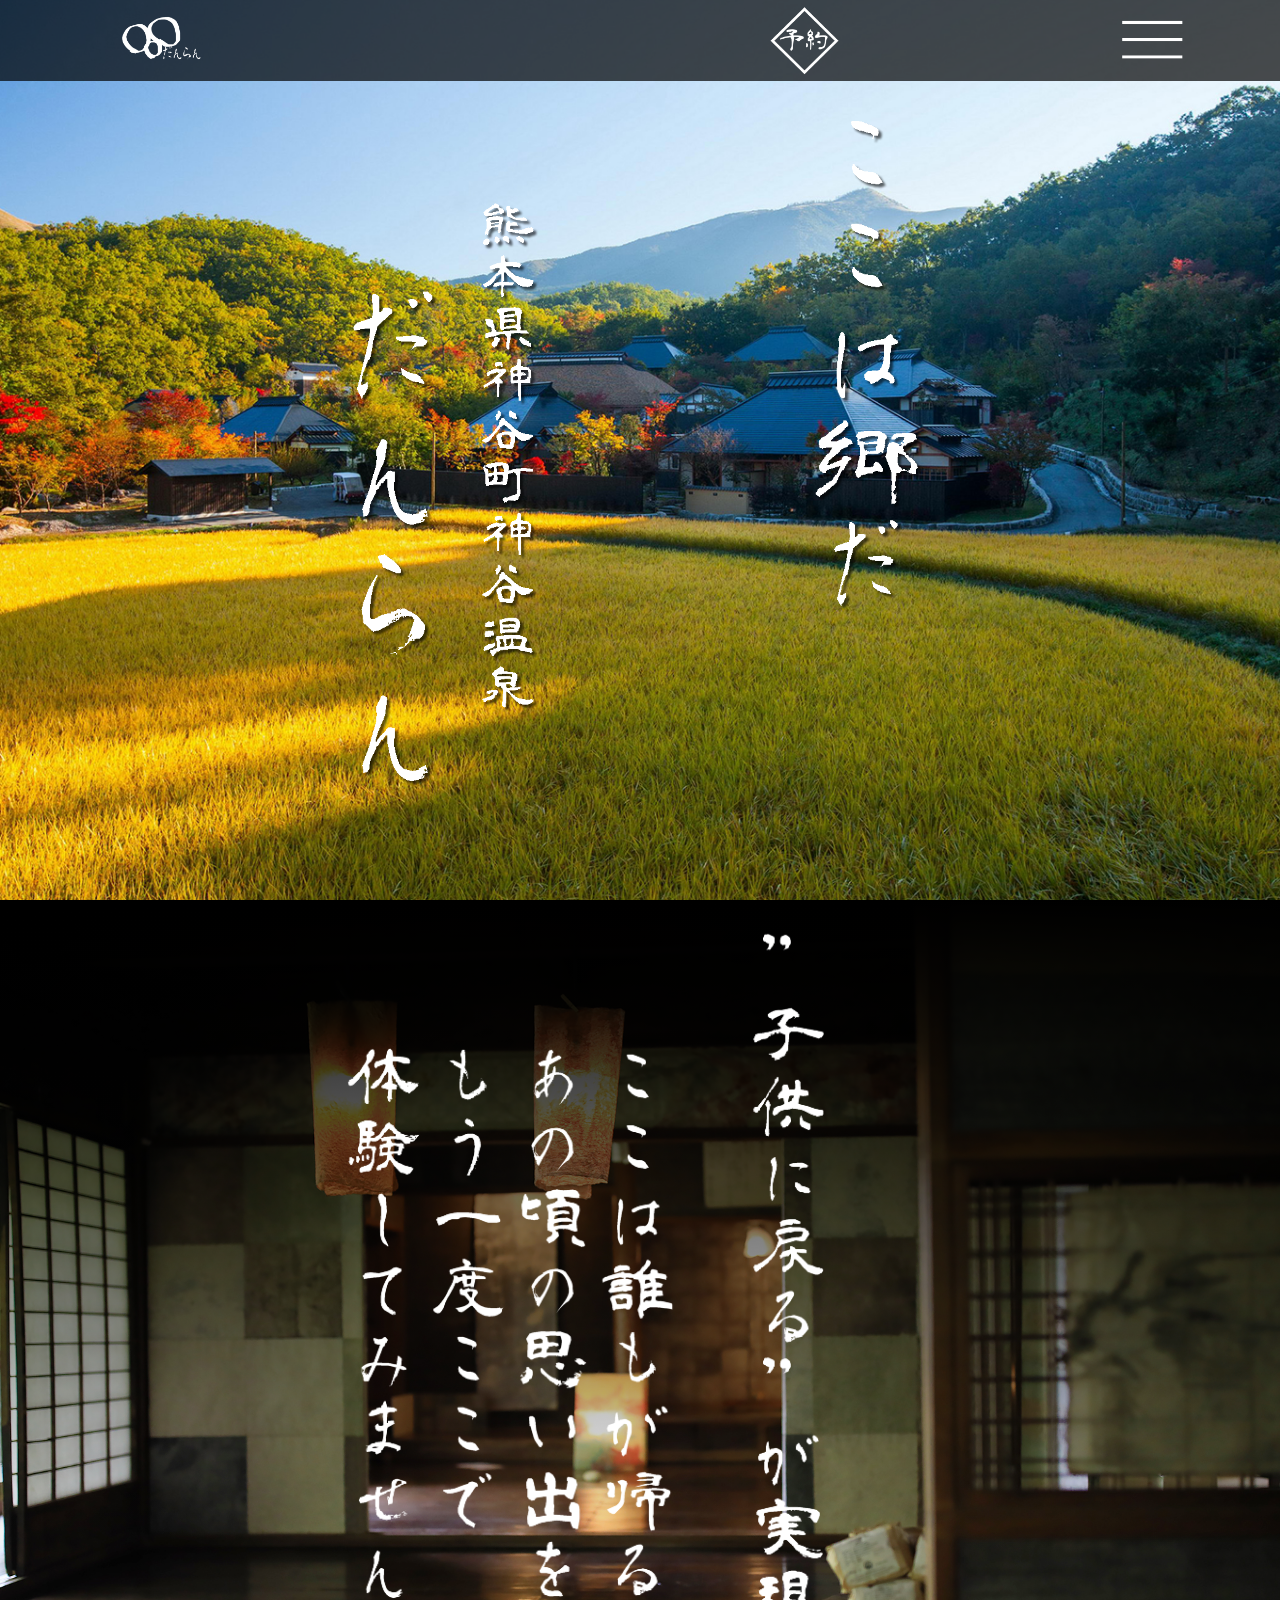
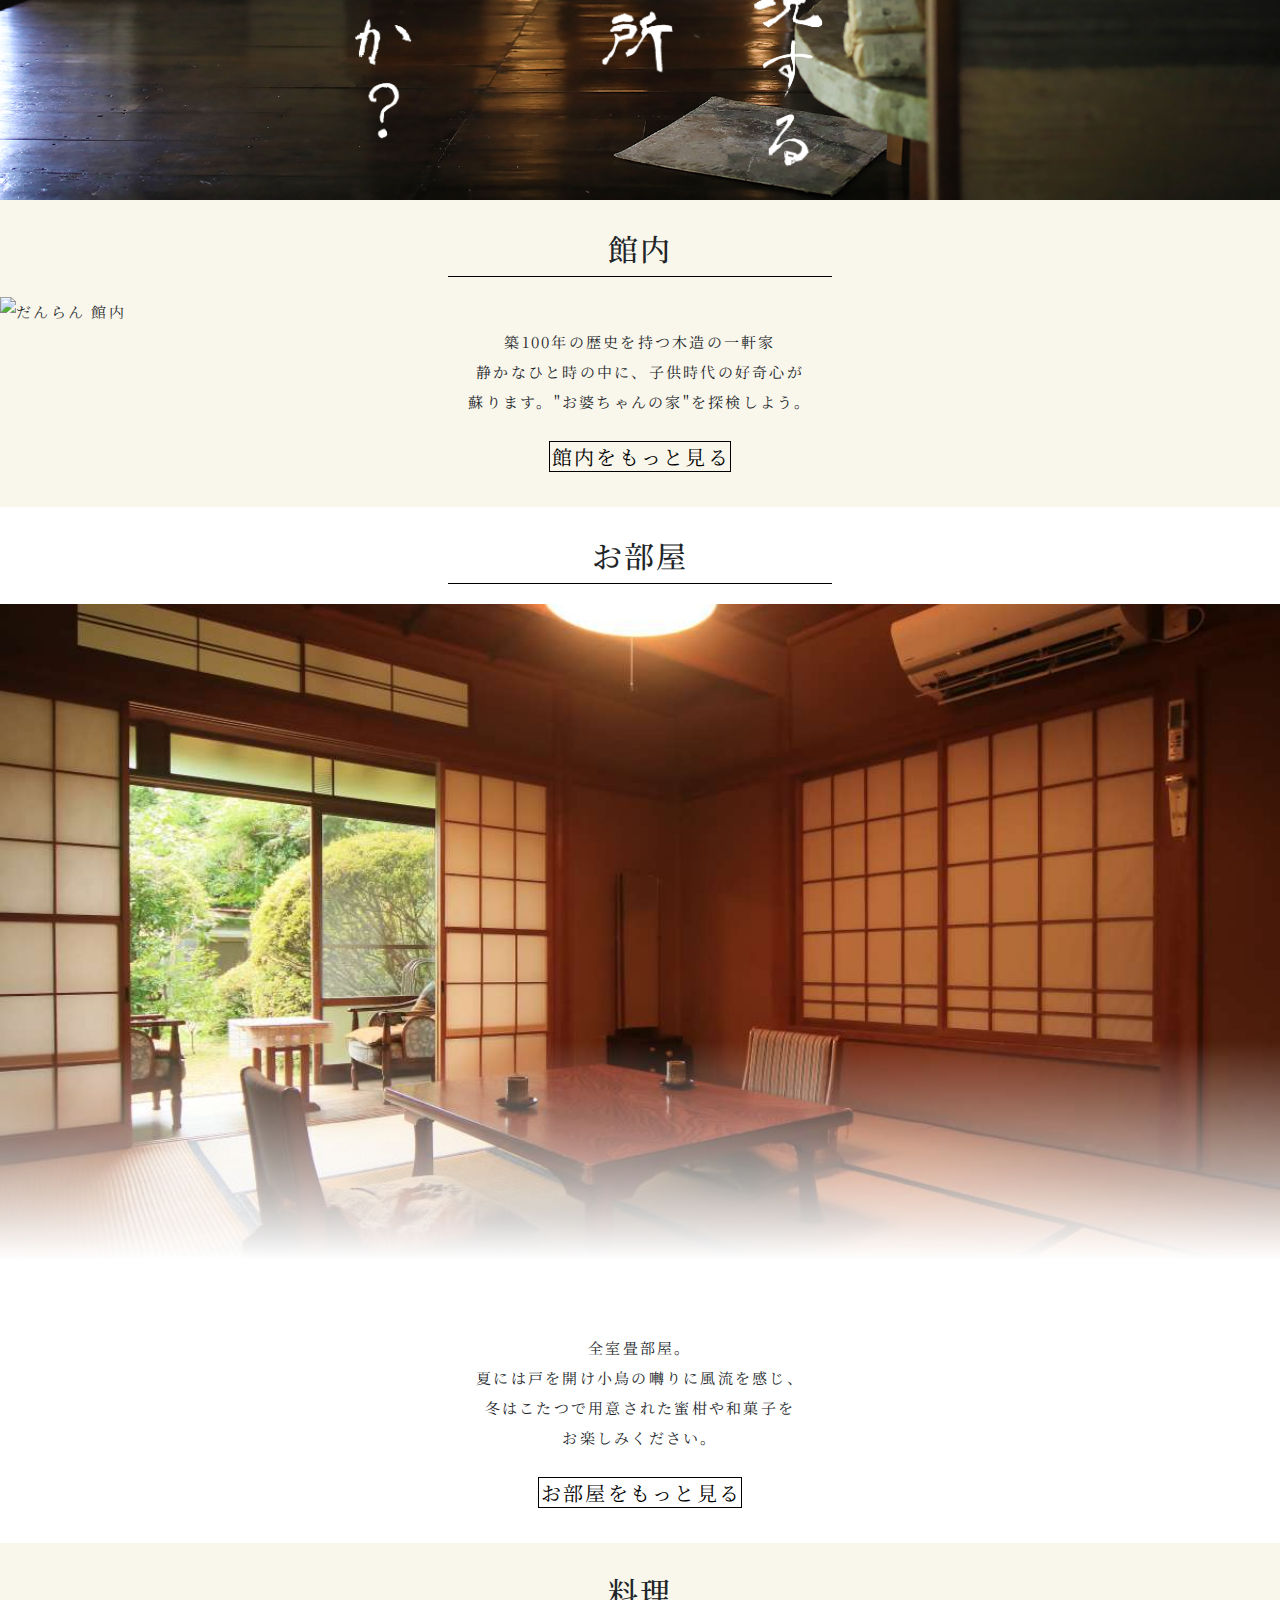
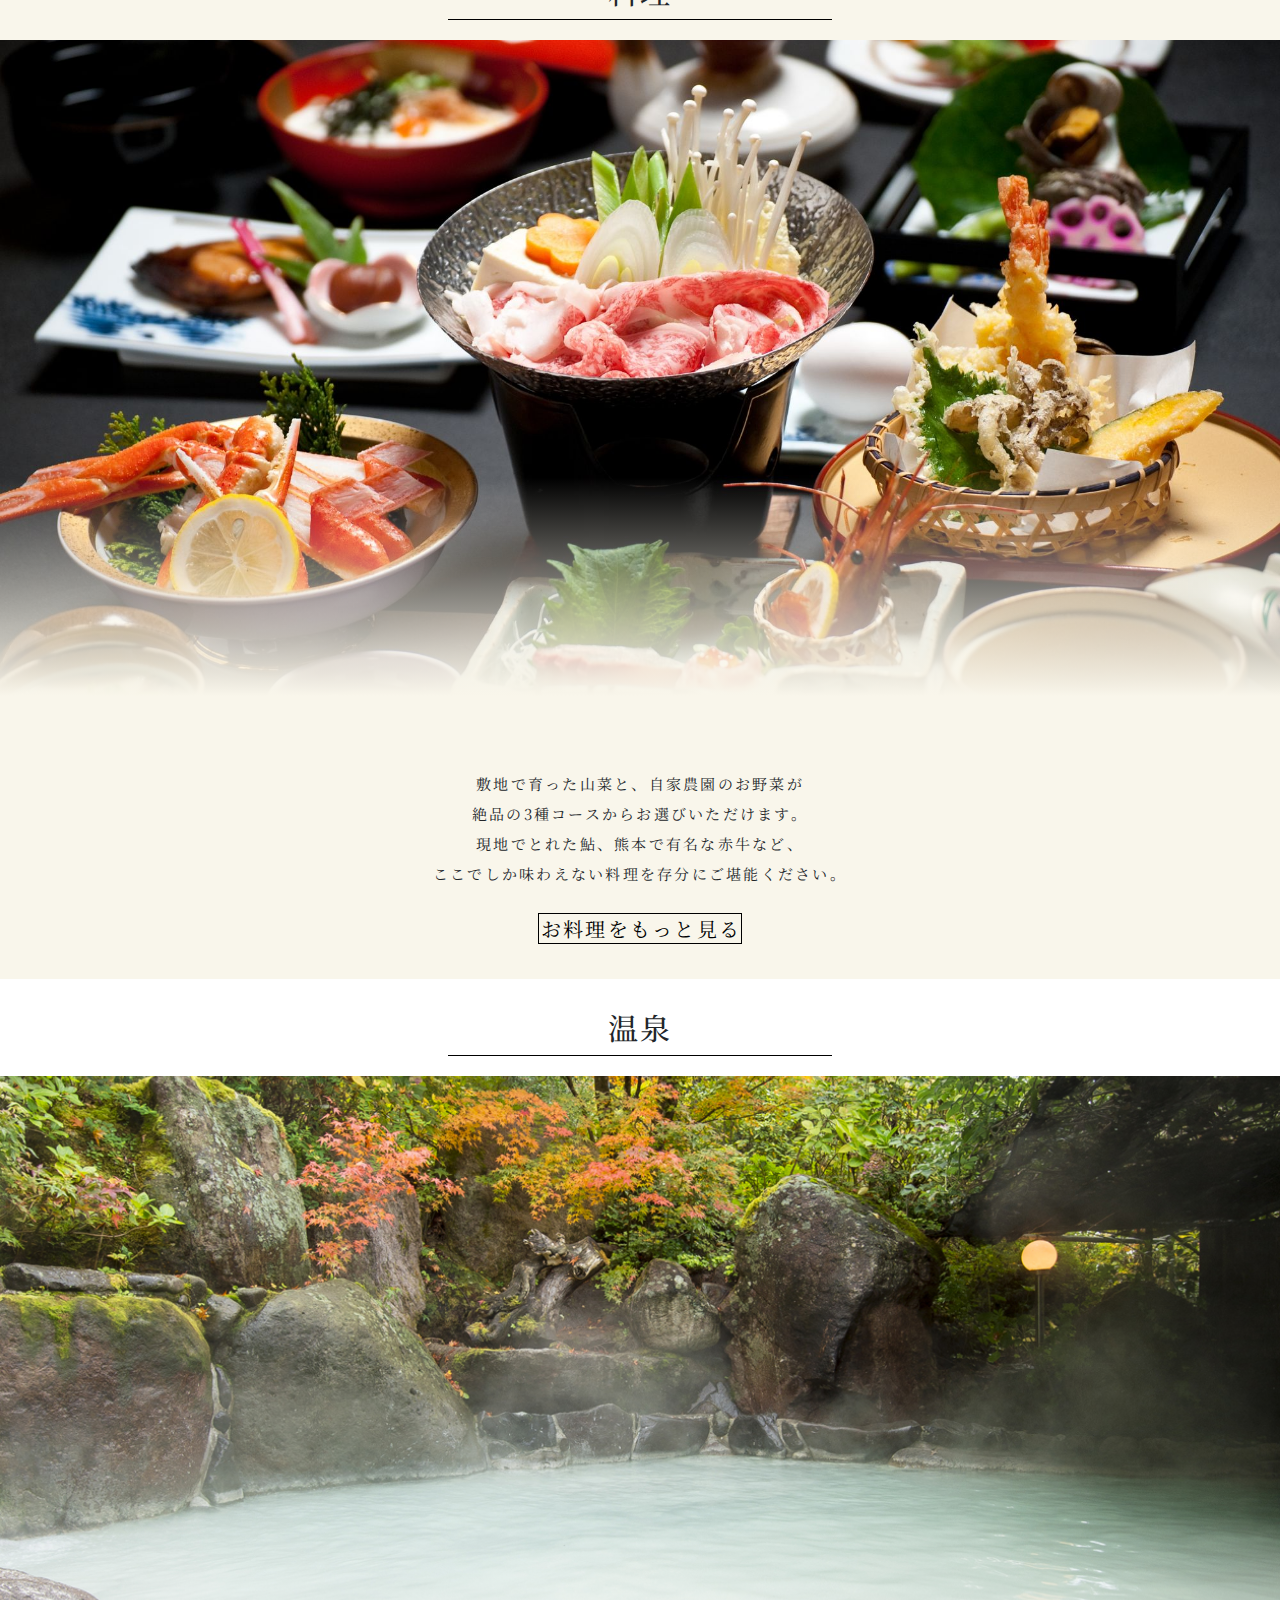
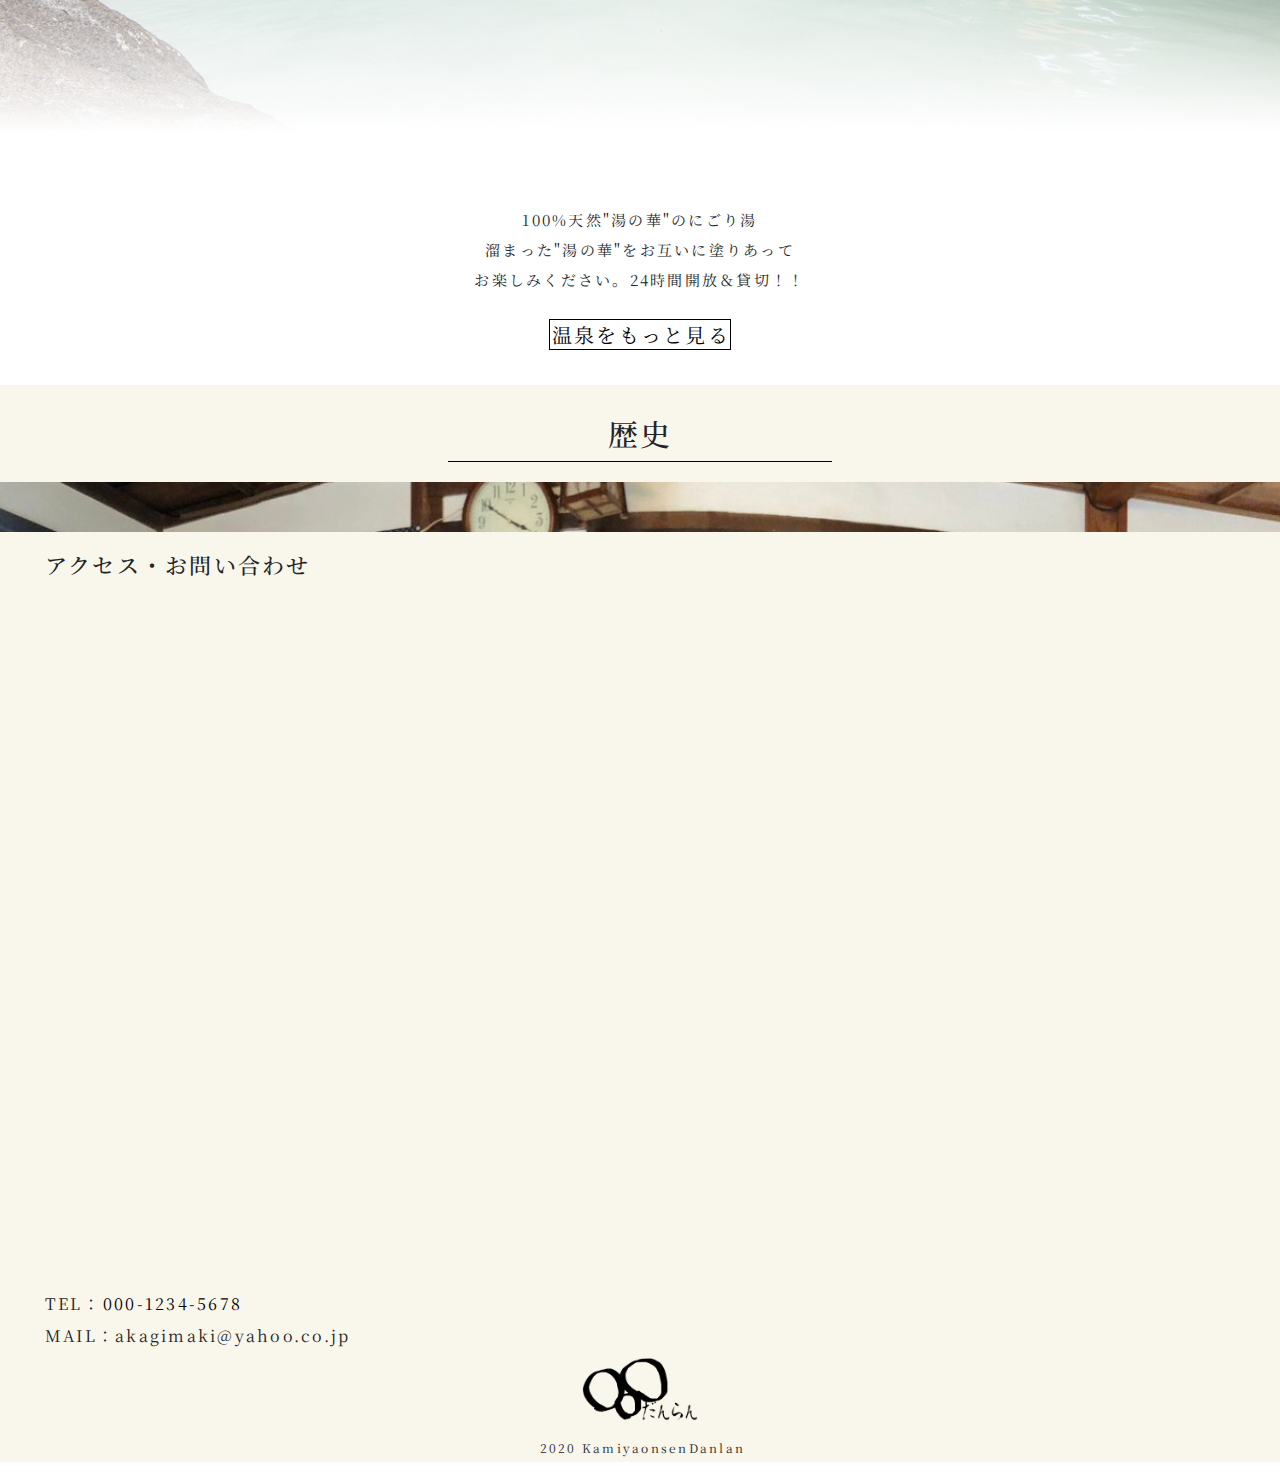
==== commit 18e8ac33: "Add files via upload" ====
--- a/index.html
+++ b/index.html
@@ -29,6 +29,7 @@
 
 		<nav>
 			<ul>
+				<li><a href="index.html">トップページ</a></li>
 				<li><a href="kannai.html">館内</a></li>
 				<li><a href="oheya.html">お部屋</a></li>
 				<li><a href="ryori.html">料理</a></li>
@@ -74,7 +75,7 @@
 			<div class="contents oheya">
 				<div><h1>お部屋</h1></div>
 				<div class="gradation">
-					<img src="images/heya05.jpg" alt="だんらん お部屋">
+					<img src="images/heya06.jpg" alt="だんらん お部屋">
 				</div>
 				<div class="text">
 					<p>全室畳部屋。</p>
--- a/assets/style.css
+++ b/assets/style.css
@@ -223,6 +223,11 @@
 header .yoyaku{
       grid-row: 1 / 2;
     grid-column: 3 / 4;
+    height: 85%;
+    position: absolute;
+        top: 50%;
+  transform : translateY(-50%);
+    
 }
 header .navigation{
       grid-row: 1 / 2;
@@ -334,7 +339,7 @@
 }
 .contents img{
   width: 100%;
-  height: 50vh;
+  height: 40vh;
 }
 .gradation{
   position: relative;
@@ -374,6 +379,10 @@
 	margin-left: auto;
 	margin-right: auto;
   padding-top: 2rem;
+}
+#otoiawase{
+	margin-top:-9vh;
+  padding-top:9vh;
 }
 #otoiawase form{
 	display: none;
@@ -487,6 +496,9 @@
     margin-right: auto;
 	
 }
+.onsen-singlepage-contents{
+	padding-top:0;
+}
 .singlepage-contents p{
 	text-align: center;
 }
@@ -558,4 +570,31 @@
     padding-top: 1rem;
     text-align: center;
 }
-/* シングルページここまで */+.onsen-h1{
+	font-size: 3rem;
+    border-bottom: solid 1px black;
+    width: 95%;
+    padding-top: 3rem;
+    padding-bottom: 1rem;
+    margin-bottom: 2rem;
+    text-align: center;
+    margin-left: auto;
+    margin-right: auto;
+}
+/* シングルページここまで */
+
+/* レスポンシブ */
+@media (min-width: 544px){
+.contents img {
+    width: 100%;
+    height: 80vh;
+}
+
+.singlepage-contents img {
+    width: 100%;
+    height: 80vh;
+}
+
+}
+
+/* レスポンシブここまで */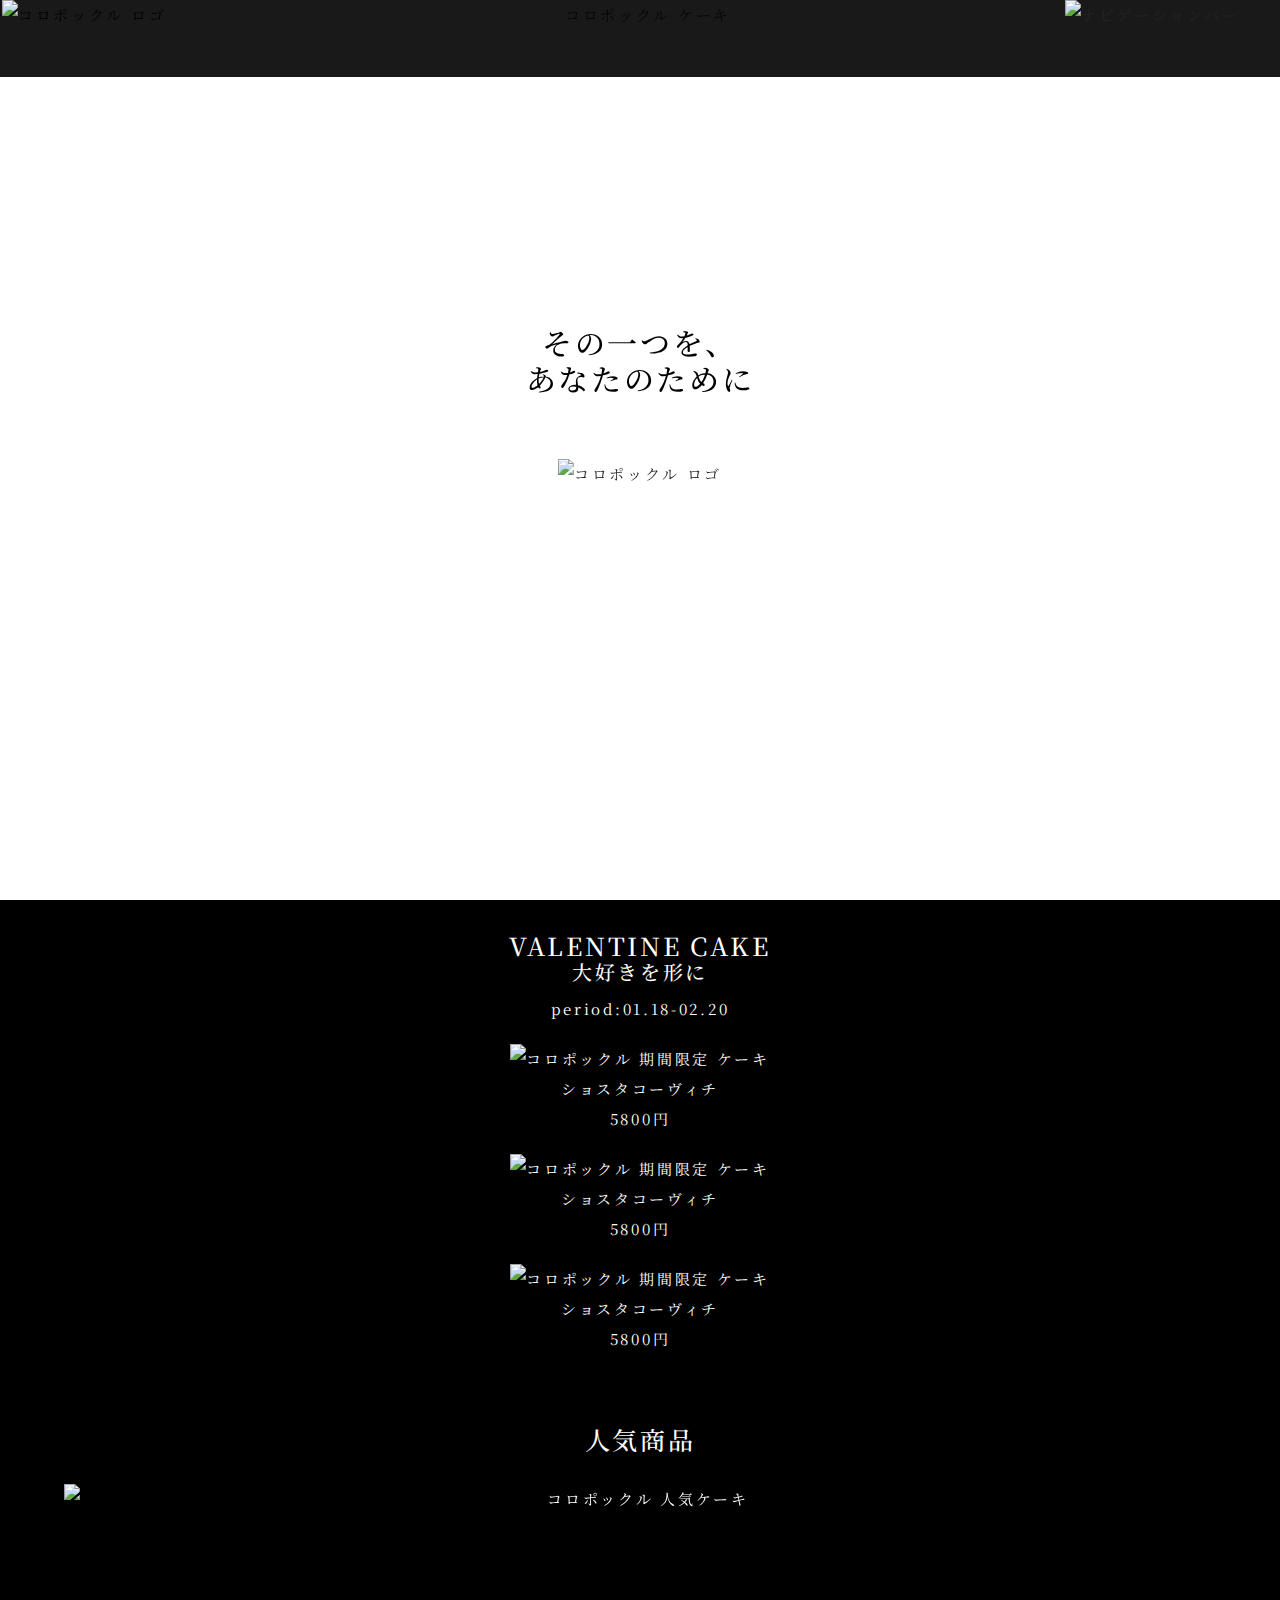
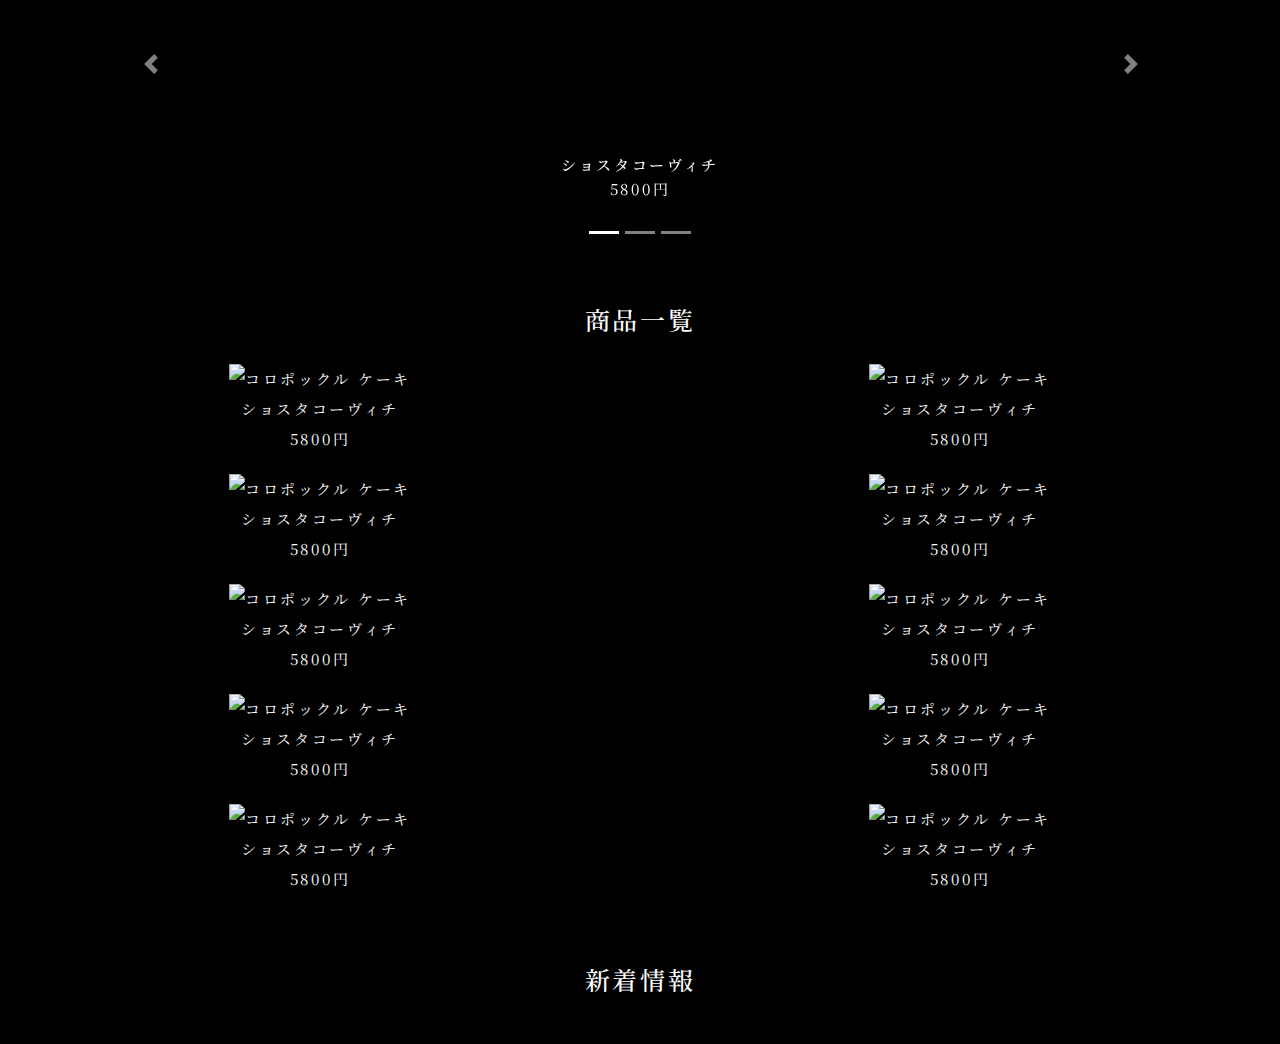
==== commit eaaaa401: "Add files via upload" ====
--- a/index.html
+++ b/index.html
@@ -1,229 +1,204 @@
-<!DOCTYPE html>
+<!doctype html>
 <html lang="ja">
-<head>
-	<meta charset="UTF-8">
-	<title>神谷温泉 だんらん</title>
-	<!-- レスポンシブ対応するためのメタデータ --><meta name="viewport" content="width=device-width, initial-scale=1, shrink-to-fit=no">
-	<meta name="viewport" content="width=device-width, initial-scale=1, shrink-to-fit=no">
-	<!-- fontawesomeからスクリプト取得 -->
-	<script src="https://kit.fontawesome.com/7c414374ac.js" crossorigin="anonymous"></script>
+  <head>
+    <!-- Required meta tags -->
+    <meta charset="utf-8">
+    <meta name="viewport" content="width=device-width, initial-scale=1, shrink-to-fit=no">
+		<!-- fontawesome -->
+		<script src="https://kit.fontawesome.com/7c414374ac.js" crossorigin="anonymous"></script>
 		<!-- google fonts -->
-	<link href="https://fonts.googleapis.com/css?family=M+PLUS+1p|Montserrat|Noto+Serif+JP|Sawarabi+Mincho&display=swap" rel="stylesheet">
-	<!-- jQueryLibrary js -->
-	<!--
-	<script src="https://ajax.googleapis.com/ajax/libs/jquery/3.4.1/jquery.min.js"></script>
-	-->
-		<!-- bootstrapCSS -->
-	<link rel="stylesheet" href="https://stackpath.bootstrapcdn.com/bootstrap/4.3.1/css/bootstrap.min.css" integrity="sha384-ggOyR0iXCbMQv3Xipma34MD+dH/1fQ784/j6cY/iJTQUOhcWr7x9JvoRxT2MZw1T" crossorigin="anonymous">
-	<!-- bxsliderCSS -->
-	<link rel="stylesheet" href="assets/bxslider/dist/jquery.bxslider.css">
-	<!-- myCSS -->
-	<link rel="stylesheet" href="assets/style.css">
-</head>
-
-<body>
-					<header>
-		<a href="index.html#main" class="logo"><img src="images/だんらんロゴ白.png" alt="だんらんロゴ"></a>
-		<a href="#" class="yoyaku"><img src="images/予約.png" alt="予約"></a>
-		<p class="navigation"><img src="images/ハンバーガー.png" alt="ナビゲーション"></p>
-
-		<nav>
-			<ul>
-				<li><a href="index.html">トップページ</a></li>
-				<li><a href="kannai.html">館内</a></li>
-				<li><a href="oheya.html">お部屋</a></li>
-				<li><a href="ryori.html">料理</a></li>
-				<li><a href="onsen.html">温泉</a></li>
-				<li><a href="rekishi.html">歴史</a></li>
-				<li><a href="index.html#otoiawase">アクセス・お問い合わせ</a></li>
-			</ul>
-		</nav>
-
-	</header>
-
-	<div id="main">
-		<img src="images/だんらんタイトル.png" alt="だんらんタイトル" class="top-text">
-		<div class="slider">
-			<img src="images/kesiki02.jpg" alt="だんらん画像01">
-			<img src="images/gaikan.jpg" alt="だんらん画像01">
-			<img src="images/onsen06.jpg" alt="だんらん画像01">
-			<img src="images/kotatu02.jpg" alt="だんらん画像01">
-		</div>
-		<div class="top-empty"></div>
-		
-		<div class="bg-white">
-
-			<div class="about">
-				<img src="images/rei.png" alt="だんらんについて:~~~~~">
-			</div>
-
-				<div class="contents kannai">
-					<div><h1>館内</h1></div>
-					<div class="gradation">
-						<img src="images/washitu03.jpg" alt="だんらん 館内">
-					</div>
-					<div class="text">
-						<p>築100年の歴史を持つ木造の一軒家</p>
-						<p>静かなひと時の中に、子供時代の好奇心が</p>
-						<p>蘇ります。"お婆ちゃんの家"を探検しよう。</p>
-						<div class="button-nextpage">
-						<a href="kannai.html">館内をもっと見る</a>
-						</div>
-					</div>
-				</div>
+		<link href="https://fonts.googleapis.com/css?family=M+PLUS+1p|Montserrat|Noto+Serif+JP|Sawarabi+Mincho&display=swap" rel="stylesheet">
+    <!-- Bootstrap CSS -->
+    <link rel="stylesheet" href="https://stackpath.bootstrapcdn.com/bootstrap/4.4.1/css/bootstrap.min.css" integrity="sha384-Vkoo8x4CGsO3+Hhxv8T/Q5PaXtkKtu6ug5TOeNV6gBiFeWPGFN9MuhOf23Q9Ifjh" crossorigin="anonymous">
+		<!-- MyCSS -->
+		<link rel="stylesheet" href="assets/style.css">
+    <title>korpokkur</title>
+  </head>
+  <body>
+	<header>
+		<a href="index.html#main" class="logo"><img src="images/logo02_white.png" alt="コロポックル ロゴ"></a>
+		<p class="navigation"><img src="images/navigation_white.png" alt="ナビゲーションバー"></p>
+
+	<nav>
+		<div class="list-group">
+		  <button type="button" class="list-group-item list-group-item-action">期間限定</button>
+		  <button type="button" class="list-group-item list-group-item-action">人気商品</button>
+		  <button type="button" class="list-group-item list-group-item-action">商品一覧</button>
+		  <button type="button" class="list-group-item list-group-item-action" >新着情報</button>
+		</div>
+	</nav>
+</header>
+
+<div class="main">
+	<div class="top">
+		<div id="carouselExampleSlidesOnly" class="carousel slide" data-ride="carousel">
+		  <div class="carousel-inner">
+		    <div class="carousel-item active">
+		        <img src="images/cake03.jpg" class="d-block w-100" alt="コロポックル ケーキ">
+		    </div>
+		    <div class="carousel-item">
+		      <img src="images/cake07_2.jpg" class="d-block w-100" alt="コロポックル ケーキ">
+		    </div>
+		    <div class="carousel-item">
+		      <img src="images/cake15_2.jpg" class="d-block w-100" alt="コロポックル ケーキ">
+		    </div>
+		    <div class="carousel-item">
+		      <img src="images/bisquit-2240478_2.jpg" class="d-block w-100" alt="コロポックル ケーキ">
+		    </div>
+		  </div>
+		</div>
+			<div class="title">
+				<h1>その一つを、<br>あなたのために</h1>
+				<img src="images/logo02.png" alt="コロポックル ロゴ">
+			</div>
+	</div>
+	
+	<div class="empty"></div>
+	
+	<div class="bg-black_color-white">
+		<div class="kikan contents">
+			<h1>VALENTINE CAKE</h1>
+			<h2>大好きを形に</h2>
+			<p class="period">period:01.18-02.20</p>
 			
-			<div class="contents oheya">
-				<div><h1>お部屋</h1></div>
-				<div class="gradation">
-					<img src="images/heya06.jpg" alt="だんらん お部屋">
-				</div>
-				<div class="text">
-					<p>全室畳部屋。</p>
-					<p>夏には戸を開け小鳥の囀りに風流を感じ、</p>
-					<p>冬はこたつで用意された蜜柑や和菓子を</p>
-					<p>お楽しみください。</p>
-					<div class="button-nextpage">
-					<a href="oheya.html">お部屋をもっと見る</a>
-					</div>
-				</div>
+			<div class="shohin">
+			<img src="images/cake40_2.png" alt="コロポックル 期間限定 ケーキ">
+			<p>ショスタコーヴィチ</p>
+			<p>5800円</p>
 			</div>
 			
-				<div class="contents ryori">
-					<div><h1>料理</h1></div>
-					<div class="gradation">
-						<img src="images/kaiseki-sukiyaki.jpg" alt="だんらん 料理">
-					</div>
-					<div class="text">
-						<p>敷地で育った山菜と、自家農園のお野菜が</p>
-						<p>絶品の3種コースからお選びいただけます。</p>
-						<p>現地でとれた鮎、熊本で有名な赤牛など、</p>
-						<p>ここでしか味わえない料理を存分にご堪能ください。</p>
-						<div class="button-nextpage">
-						<a href="ryori.html">お料理をもっと見る</a>
-						</div>
-					</div>
-				</div>
-
-			<div class="contents onsen">
-				<div><h1>温泉</h1></div>
-				<div class="gradation">
-					<img src="images/onasen06.png" alt="だんらん 温泉">
-				</div>
-				<div class="text">
-					<p>100%天然"湯の華"のにごり湯</p>
-					<p>溜まった"湯の華"をお互いに塗りあって</p>
-					<p>お楽しみください。24時間開放＆貸切！！</p>
-					<div class="button-nextpage">
-					<a href="onsen.html">温泉をもっと見る</a>
-					</div>
-				</div>
+			<div class="shohin">
+			<img src="images/cake40_2.png" alt="コロポックル 期間限定 ケーキ">
+			<p>ショスタコーヴィチ</p>
+			<p>5800円</p>
 			</div>
 			
-						<div class="contents rekishi">
-				<div><h1>歴史</h1></div>
-				<div class="gradation">
-					<img src="images/genkan.jpg" alt="だんらん 歴史">
-				</div>
-				<div class="text">
-					<p>100年も前から沸き続ける温泉と、豊富な山の幸。</p>
-					<p>そして一人の女将によって存続される旅館「だんらん」</p>
-					<p>3つの要素が奏でるシンフォニーをあなたに</p>
-					<div class="button-nextpage">
-					<a href="rekishi.html">だんらんの歴史ををもっと見る</a>
-					</div>
-					</div>
-				</div>
-			
-			<!-- インスタ -->
-			<div class="insta">
+			<div class="shohin">
+			<img src="images/cake40_2.png" alt="コロポックル 期間限定 ケーキ">
+			<p>ショスタコーヴィチ</p>
+			<p>5800円</p>
+			</div>
+		</div>
+
+		<div class="ninki contents">
+			<h1>人気商品</h1>
+			<div id="carouselExampleIndicators" class="carousel slide" data-ride="carousel">
+  <ol class="carousel-indicators">
+    <li data-target="#carouselExampleIndicators" data-slide-to="0" class="active"></li>
+    <li data-target="#carouselExampleIndicators" data-slide-to="1"></li>
+    <li data-target="#carouselExampleIndicators" data-slide-to="2"></li>
+  </ol>
+  <div class="carousel-inner">
+    <div class="carousel-item active">
+      <img class="d-block w-100" src="images/cake40_2.png" alt="コロポックル 人気ケーキ">
+        <div class="carousel-caption d-md-block">
+			    <h5>ショスタコーヴィチ</h5>
+			    <p>5800円</p>
+			  </div>
+    </div>
+    <div class="carousel-item">
+      <img class="d-block w-100" src="images/cake40_2.png" alt="コロポックル 人気ケーキ">
+        <div class="carousel-caption d-md-block">
+			    <h5>ショスタコーヴィチ</h5>
+			    <p>5800円</p>
+			  </div>
+    </div>
+    <div class="carousel-item">
+      <img class="d-block w-100" src="images/cake40_2.png" alt="コロポックル 人気ケーキ">
+        <div class="carousel-caption d-md-block">
+			    <h5>ショスタコーヴィチ</h5>
+			    <p>5800円</p>
+			  </div>
+    </div>
+  </div>
+  <a class="carousel-control-prev" href="#carouselExampleIndicators" role="button" data-slide="prev">
+    <span class="carousel-control-prev-icon" aria-hidden="true"></span>
+    <span class="sr-only">Previous</span>
+  </a>
+  <a class="carousel-control-next" href="#carouselExampleIndicators" role="button" data-slide="next">
+    <span class="carousel-control-next-icon" aria-hidden="true"></span>
+    <span class="sr-only">Next</span>
+  </a>
+</div>
+		</div>
+
+		<div class="menu contents">
+			<h1>商品一覧</h1>
+			<div class="flex width-90 p-top2">
+				<div class="shohin col-6">
+					<img src="images/cake40_2.png" alt="コロポックル ケーキ">
+						<p>ショスタコーヴィチ</p>
+						<p>5800円</p>
+				</div>
+				<div class="shohin col-6">
+					<img src="images/cake40_2.png" alt="コロポックル ケーキ">
+					<p>ショスタコーヴィチ</p>
+					<p>5800円</p>
+				</div>
+				<div class="shohin col-6">
+					<img src="images/cake40_2.png" alt="コロポックル ケーキ">
+					<p>ショスタコーヴィチ</p>
+					<p>5800円</p>
+				</div>
+				<div class="shohin col-6">
+					<img src="images/cake40_2.png" alt="コロポックル ケーキ">
+					<p>ショスタコーヴィチ</p>
+					<p>5800円</p>
+				</div>
+				<div class="shohin col-6">
+					<img src="images/cake40_2.png" alt="コロポックル ケーキ">
+					<p>ショスタコーヴィチ</p>
+					<p>5800円</p>
+				</div>
+								<div class="shohin col-6">
+					<img src="images/cake40_2.png" alt="コロポックル ケーキ">
+						<p>ショスタコーヴィチ</p>
+						<p>5800円</p>
+				</div>
+				<div class="shohin col-6">
+					<img src="images/cake40_2.png" alt="コロポックル ケーキ">
+					<p>ショスタコーヴィチ</p>
+					<p>5800円</p>
+				</div>
+				<div class="shohin col-6">
+					<img src="images/cake40_2.png" alt="コロポックル ケーキ">
+					<p>ショスタコーヴィチ</p>
+					<p>5800円</p>
+				</div>
+				<div class="shohin col-6">
+					<img src="images/cake40_2.png" alt="コロポックル ケーキ">
+					<p>ショスタコーヴィチ</p>
+					<p>5800円</p>
+				</div>
+				<div class="shohin col-6">
+					<img src="images/cake40_2.png" alt="コロポックル ケーキ">
+					<p>ショスタコーヴィチ</p>
+					<p>5800円</p>
+				</div>
+			</div>
+		</div>
+
+		<div class="news contents">
 			<h1>新着情報</h1>
-			
-			<div class="powr-instagram-feed" id="73442935_1579051119"></div>
-			<script src="https://www.powr.io/powr.js?platform=html"></script>
-			
-						<div class="bg-black kabuse">
-				<div class="footers">
-					<div id="otoiawase">
-						<h1>アクセス・お問い合わせ</h1>
-						<!-- グーグルマップ -->
-						<div class="gmap">
-						<iframe src="https://www.google.com/maps/embed?pb=!1m18!1m12!1m3!1d3351.348385590416!2d130.82617411549865!3d32.86250058692829!2m3!1f0!2f0!3f0!3m2!1i1024!2i768!4f13.1!3m3!1m2!1s0x3540e57241f4da5b%3A0xb4472c7d8e07a72d!2z6I-K6Zm955S65b255aC0!5e0!3m2!1sja!2sjp!4v1578992607440!5m2!1sja!2sjp" width="100%" height="auto" frameborder="0" style="border:0;" allowfullscreen="" id="aaa"></iframe>
-					</div>
-						<p>TEL：<a href="tel:000-1234-5678">000-1234-5678</a></p>
-						<p>MAIL：akagimaki@yahoo.co.jp</p>
-						<div class="center"><img src="images/だんらんロゴ.png" alt="だんらんロゴ黒"></div>
-					</div>
-
-					<div class="site-info">
-						<i class="far fa-copyright mr-2" aria-hidden="true"></i>
-						<small>2020 KamiyaonsenDanlan</small>
-					</div>
-				</div>
-			</div>
-			
-			</div>
+				<div class="insta-card flex p-top2">
+				</div>
 		</div>
 	</div>
 </div>
 
-<!-- ナビゲーションが開かれた時の閉じるための空間 -->
-<div class="nav-cover"></div>
-
-<!-- jQuery ライブラリ -->
-<script src="https://code.jquery.com/jquery-3.3.1.js"></script>
-
-<!-- bootstrap -->
-<script src="https://cdnjs.cloudflare.com/ajax/libs/popper.js/1.14.7/umd/popper.min.js" integrity="sha384-UO2eT0CpHqdSJQ6hJty5KVphtPhzWj9WO1clHTMGa3JDZwrnQq4sF86dIHNDz0W1" crossorigin="anonymous"></script>
-<script src="https://stackpath.bootstrapcdn.com/bootstrap/4.3.1/js/bootstrap.min.js" integrity="sha384-JjSmVgyd0p3pXB1rRibZUAYoIIy6OrQ6VrjIEaFf/nJGzIxFDsf4x0xIM+B07jRM" crossorigin="anonymous"></script>
-
-
-		<script src="assets/bxslider/dist/jquery.bxslider.min.js"></script>
-<script>
-	$(function(){
-  //スライドショーのオプション
-  $(".slider").bxSlider({
-  	auto: true,
-  	pause: 4000,
-  	speed: 1000,
-  //一度に表示させる最大枚数
-  maxSlides: 1,
-  //タッチスワイプ許可設定
-  touchEnabled: true,
-  //タッチスワイプしたとみなす最低限の移動距離
-  swipeThreshold: 10,
-  //'full'はスライダーの数を黒点で、'short'はa/nで表示
-  pagerType: 'full',
-  // 画像の高さを自動調整
-  adaptiveHeight: true,
-  //コントロール表示
-  controls: false,
-  //スライドモード設定
-  mode: 'fade',
-  //スライド番号を表示する
-  pager: false
-});
-
-	$(".contents:nth-child(even)").addClass("bg-black");
-	
-
-$(document).on('click',function(e) {
-   if(!$(e.target).closest('.navigation').length) {
-     // ターゲット要素の外側をクリックした時の操作
-     			$("nav").slideUp();
-			$(".nav-cover").slideUp();
-   } else {
-     // ターゲット要素をクリックした時の操作
-     			$("nav").slideToggle();
-			$(".nav-cover").slideToggle();
-   }
-});
-
-
-//どうやったらiframe内の要素を変更できるか
-//$('#aaa').on('load', function(){        //$('#aaa').contents().find('#mapDiv').hide();
-//    });
-
-});
-</script>
-</body>
+<footer>
+
+</footer>
+
+
+    <!-- Optional JavaScript -->
+    <!-- jQuery first, then Popper.js, then Bootstrap JS -->
+    <script src="https://code.jquery.com/jquery-3.4.1.js"></script>
+    <script src="https://cdn.jsdelivr.net/npm/popper.js@1.16.0/dist/umd/popper.min.js" integrity="sha384-Q6E9RHvbIyZFJoft+2mJbHaEWldlvI9IOYy5n3zV9zzTtmI3UksdQRVvoxMfooAo" crossorigin="anonymous"></script>
+    <script src="https://stackpath.bootstrapcdn.com/bootstrap/4.4.1/js/bootstrap.min.js" integrity="sha384-wfSDF2E50Y2D1uUdj0O3uMBJnjuUD4Ih7YwaYd1iqfktj0Uod8GCExl3Og8ifwB6" crossorigin="anonymous"></script>
+    
+    <!-- Insta Card javascript -->
+    <script src="assets/script.js">
+    </script>
+  </body>
 </html>--- a/assets/style.css
+++ b/assets/style.css
@@ -29,7 +29,7 @@
 
 body {
   line-height:2;
-  letter-spacing: 0.15em;
+  letter-spacing: 0.18em;
   font-family: 'Montserrat', sans-serif;
   font-family: 'Noto Serif JP', serif;
 }
@@ -152,449 +152,160 @@
 }
 
 body {
-	/* ルートのフォントサイズを1.6em（16pxと同等のサイズ）に設定 */
+	/* ルートのフォントサイズを1.5em（15pxと同等のサイズ）に設定 */
 	font-size: 1.5em;
 }
 
 h1{
-	/* 68px */
 	font-size: 3rem;
 }
+h2{
+	font-size: 2.0rem;
+}
+h5{
+	font-size: 1.5rem;
+}
 a{
-	/* 38px */
-	font-size: 1.6rem;
+	font-size: 1.5rem;
 
 }
 /* font-sizeレスポンシブここまで */
 
-/* ナビゲーションバー */
+/* indexページここから */
+img {
+object-fit: cover;
+max-width: 100%;
+height: auto;
+}
 nav{
-	width: 100%;
-	background-color: rgba(0,0,0,0.7);
-	position: absolute;
-	top: 9vh;
-}
-nav a{
-	font-size: 3rem;
-	color: white;
-	padding-left: 1rem;
-}
-nav li{
-	border-bottom: solid 1px white;
-}
-
-.nav-cover{
-	position: fixed;
-	height: 100vh;
-	width: 100%;
-	background-color: rgba(183, 183, 62, 0.7);
-	z-index:10;
-	top:0;
 	display: none;
 }
-/* ナビゲーションバー */
-
-/*トップページ*/
-#main{
-}
-img{
-  object-fit: cover;
-}
-.bg-white{
-  background-color: white;
-}
-.bg-black{
-  background-color: #f9f6eb;
-}
+.p-top3{
+	padding-top: 3rem;
+}
+.p-top2{
+	padding-top: 2rem;
+}
+/* ヘッダーセットここから */
 header{
   width:100%;
-  height: 9vh;
+  height: 8.5vh;
   display: grid;
   grid-template-rows: 100%;
-  grid-template-columns: 25% 35% 20% 20%;
-  background-color: rgba(0,0,0,0.7);
+  grid-template-columns: 20% 20% 20% 20% 20%;
+  background-color: rgba(0,0,0,0.9);
   position: fixed;
   z-index: 11;
+  text-align: center;
+}
+header img{
+	height: 100%;
+}
+header a{
+	text-align: left;
 }
 header .logo{
       grid-row: 1 / 2;
-    grid-column: 1 / 2;
-}
-header .yoyaku{
-      grid-row: 1 / 2;
-    grid-column: 3 / 4;
-    height: 85%;
-    position: absolute;
-        top: 50%;
-  transform : translateY(-50%);
-    
+    grid-column: 1 / 3;
 }
 header .navigation{
       grid-row: 1 / 2;
-    grid-column: 4 / 5;
-}
-.navigation{
+    grid-column: 5 / 6;
+}
+/* ヘッダーセットここまで */
+.bg-black_color-white{
+	background-color: black;
+	color: white;
+}
+.main{
 	text-align: center;
 }
-header a{
-    text-align: center;
-}
-header img{
-  height: 100%;
-}
-nav{
-  display: none;
-}
-nav a{
-	display: block;
-	text-align: left;
-}
 /*.top文の空間を確保する*/
-.top-empty{
+.empty{
   /*透明の要素*/
   background-color: rgba(0,0,0,0);
     /* 重ねる範囲を指定 */
-    width: 100%;
+  width: 100%;
   height: 100vh;
 }
 
-/* スライダー */
-.bx-wrapper {
-		position: fixed;
-		z-index: -2;
-    background-color: transparent;
-    margin: 0px auto 0px;
-    border: none;
-    box-shadow: none;
-    width: 100%;
-  	height: 100vh;
-}
-.bx-wrapper img {
-    display: block;
-      width: 100%;
-  height: 100vh;
-    margin: 0px auto;
-}
-/* bsslider ページャーをスライダーの内側に収める */
-.bx-wrapper .bx-controls-auto,
-.bx-wrapper .bx-pager {
-    bottom: 20px;
-}
-/* スライダーここまで */
-.top-text{
+.top .carousel-item img{
+	height: 100vh;
+}
+.top{
 	position: fixed;
 	width: 100%;
-	height:80vh;
-	object-fit: contain;
-	z-index:-1;
-  top: 50%;
-  transform : translateY(-50%);
-  filter: drop-shadow(3px 3px 1px rgba(0,0,0,0.6));
-}
-.about{
-  background: url(../images/kannai02.jpg) no-repeat center;
-  background-size: cover;
-  position: relative;
-  height: 100vh;
-
-}
-.about::before{
-    /* グラデーション */
-    background: -webkit-linear-gradient(top,black 0%, rgba(255, 255, 255, 0) 70%);
-    /* 重ねる範囲を指定 */
-    position: absolute;
-    top: 0;
-    right: 0;
-    bottom: 0;
-    left: 0;
-    content: ' ';
-    height: 105%;
-}
-.about img{
-    object-fit: contain;
-    width: 100%;
-    height: 100%;
-    position: absolute;
-    top: 50%;
-    left: 46%;
-    -webkit-transform: translate(-50%,-50%);
-    transform: translate(-50%,-50%);
+	height: 100vh;
+	z-index: -1;
+}
+.title h1{
+	color: black;
+	position: absolute;
+  top: 40%;
+  left: 50%;
+  transform: translate(-50%,-50%);
+  width: 65%;
+  text-align: center;
+}
+.title img{
+	position: absolute;
+  top: 60%;
+  left: 50%;
+  transform: translate(-50%,-50%);
+  height: 18%;
+  text-align: center;
 }
 .contents{
-  position: relative;
-  padding-bottom: 3rem;
-  padding-top: 3rem;
-}
-.contents .text, .contents h1{
-  width:93%;
-  margin-left: auto;
-  margin-right: auto;
+	padding-top: 3rem;
+	padding-bottom: 3rem;
 }
 .contents h1{
-  border-bottom: solid 1px black;
-  padding-bottom: 1rem;
-  width: 30%;
-  margin-bottom: 2rem;
-  text-align: center;
-}
-.contents img{
-  width: 100%;
-  height: 40vh;
-}
-.gradation{
-  position: relative;
-}
-.bg-white .gradation:after{
-    position: absolute;
-    content: "";
-    top: 0;
-    left: 0;
-    width: 100%;
-    height: 100%;
-    background: -webkit-linear-gradient(top, rgba(255, 255, 255, 0) 60%, #fff 90%);
-    z-index: 1;
-}
-.bg-black .gradation:after{
-    position: absolute;
-    content: "";
-    top: 0;
-    left: 0;
-    width: 100%;
-    height: 100%;
-    background: -webkit-linear-gradient(top, rgba(255, 255, 255, 0) 60%, #f9f6eb 90%);
-    z-index: 1;
-}
-.contents .text{
-  text-align: center;
-}
-.button-nextpage{
-	padding-top: 2rem;
-}
-.contents a{
-	font-size: 2.0rem;
-	border: solid 1px black;
-}
-.footers{
-	width: 93%;
+	font-size: 2.5rem;
+}
+.contents h2{
+	padding-bottom: 1rem;
+}
+.contents .period{
+	padding-bottom: 1rem;
+}
+.shohin{
+	padding-top: 1rem;
+	padding-bottom: 1rem;
+}
+.shohin img{
+	height: 40vh;
+	width: 90%;
+}
+
+#carouselExampleIndicators{
+	padding-top: 3rem;
+	width: 90%;
 	margin-left: auto;
 	margin-right: auto;
-  padding-top: 2rem;
-}
-#otoiawase{
-	margin-top:-9vh;
-  padding-top:9vh;
-}
-#otoiawase form{
-	display: none;
-}
-#otoiawase h1{
-	font-size: 2.2rem;
-    width: 100%;
-    border: none;
-    text-align: left;
-} 
-#otoiawase p{
-	font-size: 1.6rem;
-}
-#otoiawase p:nth-of-type(1){
-	padding-top: 2rem;
-}
-.center{
-	height: 8rem;
-	text-align:center;
-}
-#otoiawase img{
-	height: 100%;
-}
-.site-info{
-	text-align: center;
-}
-.plus{
-	font-size: 1.8rem;
-	padding: 1rem;
-}
-.gmap {
-height: 0;
-overflow: hidden;
-padding-bottom: 56.25%;
-position: relative;
-}
-.gmap iframe {
-position: absolute;
-left: 0;
-top: 0;
-height: 100%;
-width: 100%;
-}
-.insta{
-	position: relative;
-	padding-top: 3rem;
-}
-.insta h1{
-    border-bottom: solid 1px black;
-    width: 40%;
-    margin-bottom: 2rem;
-    text-align: center;
-    margin-left: auto;
-    margin-right: auto;
-}
-.otoiawase h1{
-	  border-bottom: none;
-    width: 100%;
-    margin-bottom: 2rem;
-    text-align: left;
-}
-.kabuse{
-position: absolute;
-    width: 100%;
-    bottom: -6.5%;
+}
+.ninki .carousel-item{
+	height: 40vh;
+}
+.ninki .carousel-item img{
+	height: 40vh;
+}
+.ninki .carousel-control-next {
+    right: 0;
+    padding-top: 3rem;
+}
+.ninki .carousel-control-prev {
     left: 0;
-}
-/*トップページここまで*/
-
-/* シングルページここから */
-.singlepage-top{
-	width: 100%;
-	height: 75vh;
-	position: relative;
-	z-index:1;
-}
-.singlepage-top:after{
-    position: absolute;
-    content: "";
-    top: 0;
-    left: 0;
-    width: 100%;
-    height: 100%;
-    background: -webkit-linear-gradient(top, rgba(255, 255, 255, 0) 60%, white 90%);
-    z-index:2;
-}
-.singletop-img{
-	position: absolute;
-	top:0;
-	left:0;
-	height: 75vh;
-	width: 100%;
-	z-index: 1;
-}
-.singletop-text{
-	position: absolute;
-	height: 60%;
-	width:100%;
-	object-fit: contain;
-	z-index: 2;
-	  	left:0;
-  filter: drop-shadow(3px 3px 1px rgba(0,0,0,0.6));
-    top: 50%;
-  transform : translateY(-50%);
-}
-.singlepage-contents{
-	padding-top:3rem;
-	padding-bottom: 3rem;
-	width: 90%;
-	    margin-left: auto;
-    margin-right: auto;
-	
-}
-.onsen-singlepage-contents{
-	padding-top:0;
-}
-.singlepage-contents p{
-	text-align: center;
-}
-.singlepage-contents img{
-	height: 40vh;
-	width: 100%;
-}
-.singlepage-contents h1{
-		font-size: 3rem;
-	  border-bottom: solid 1px black;
-    width:100%;
-    padding-bottom: 1rem;
-    margin-bottom: 2rem;
-    text-align: center;
-    margin-left: auto;
-    margin-right: auto;
-}
-.singlepage-contents h2{
-		font-size: 2.5rem;
-		border-top: solid 1px black;
-	  border-bottom: solid 1px black;
-	  padding-top:1rem;
-	  padding-bottom:1rem;
-    width: 100%;
-    margin-bottom: 2rem;
-}
-footer{
-	padding-top: 2rem;
-}
-footer img{
-	height: 100%;
-}
-footer p, footer a{
-	font-size: 1rem;
-	text-align: center;
-}
-.back-color:nth-of-type(odd){
-	background-color: #f9f6eb;
-}
-.back-color:nth-of-type(odd)>.singlepage-contents>.gradation::after{
-    position: absolute;
-    content: "";
-    top: 0;
-    left: 0;
-    width: 100%;
-    height: 100%;
-    background: -webkit-linear-gradient(top, rgba(255, 255, 255, 0) 60%, #f9f6eb 90%);
-    z-index: 1;
-}
-.back-color:nth-of-type(even){
-	background-color: white;
-}
-.back-color:nth-of-type(even)>.singlepage-contents>.gradation::after{
-    position: absolute;
-    content: "";
-    top: 0;
-    left: 0;
-    width: 100%;
-    height: 100%;
-    background: -webkit-linear-gradient(top, rgba(255, 255, 255, 0) 60%, white 90%);
-    z-index: 1;
-}
-.onsen-time{
-	border: solid 1px black;
-}
-h3 {
-    font-size: 2rem;
-    padding-bottom: 1rem;
-    padding-top: 1rem;
-    text-align: center;
-}
-.onsen-h1{
-	font-size: 3rem;
-    border-bottom: solid 1px black;
-    width: 95%;
     padding-top: 3rem;
-    padding-bottom: 1rem;
-    margin-bottom: 2rem;
-    text-align: center;
-    margin-left: auto;
-    margin-right: auto;
-}
-/* シングルページここまで */
-
-/* レスポンシブ */
-@media (min-width: 544px){
-.contents img {
-    width: 100%;
-    height: 80vh;
-}
-
-.singlepage-contents img {
-    width: 100%;
-    height: 80vh;
-}
-
-}
-
-/* レスポンシブここまで */+}
+.flex{
+	display: flex; 
+	flex-wrap: wrap;
+}
+.menu .shohin img{
+	height: 20vh;
+}
+.menu .shohin{
+	padding-right: 1rem;
+	padding-left: 1rem;
+}
+/* indexページここまで */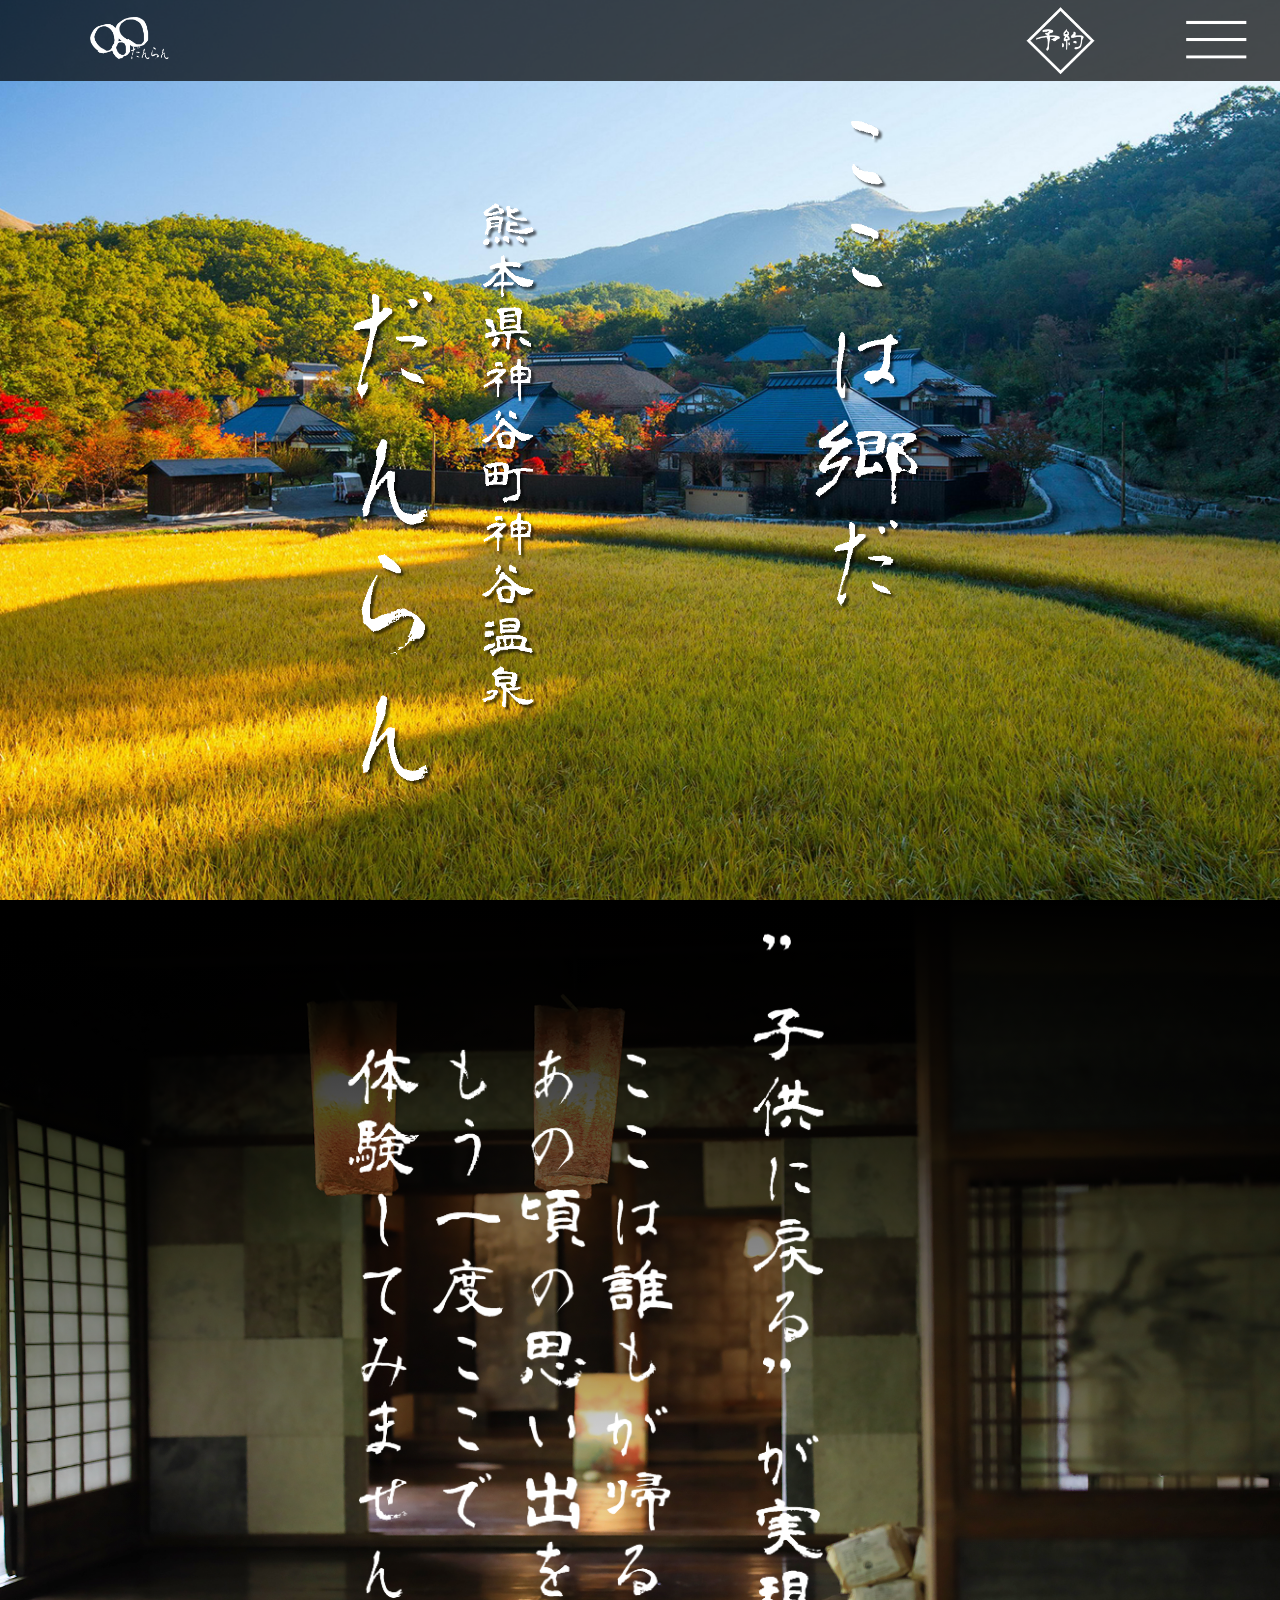
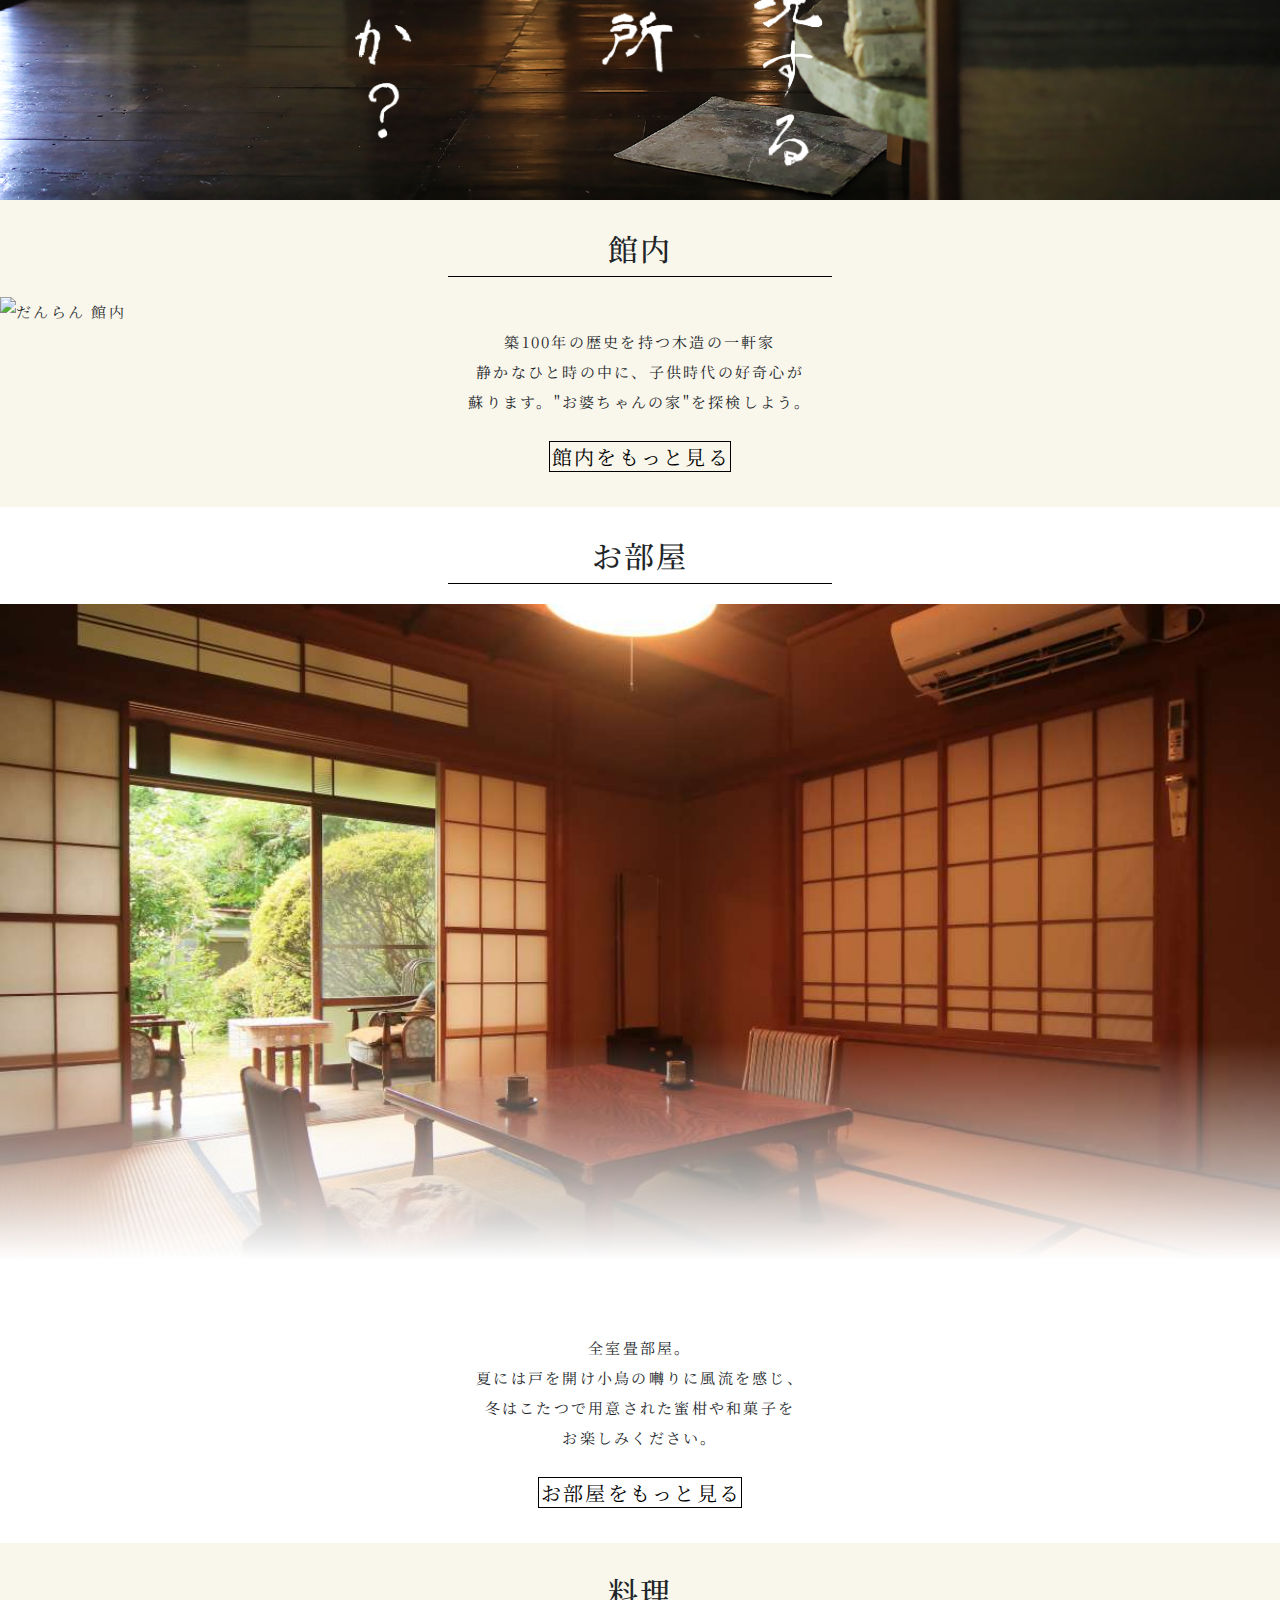
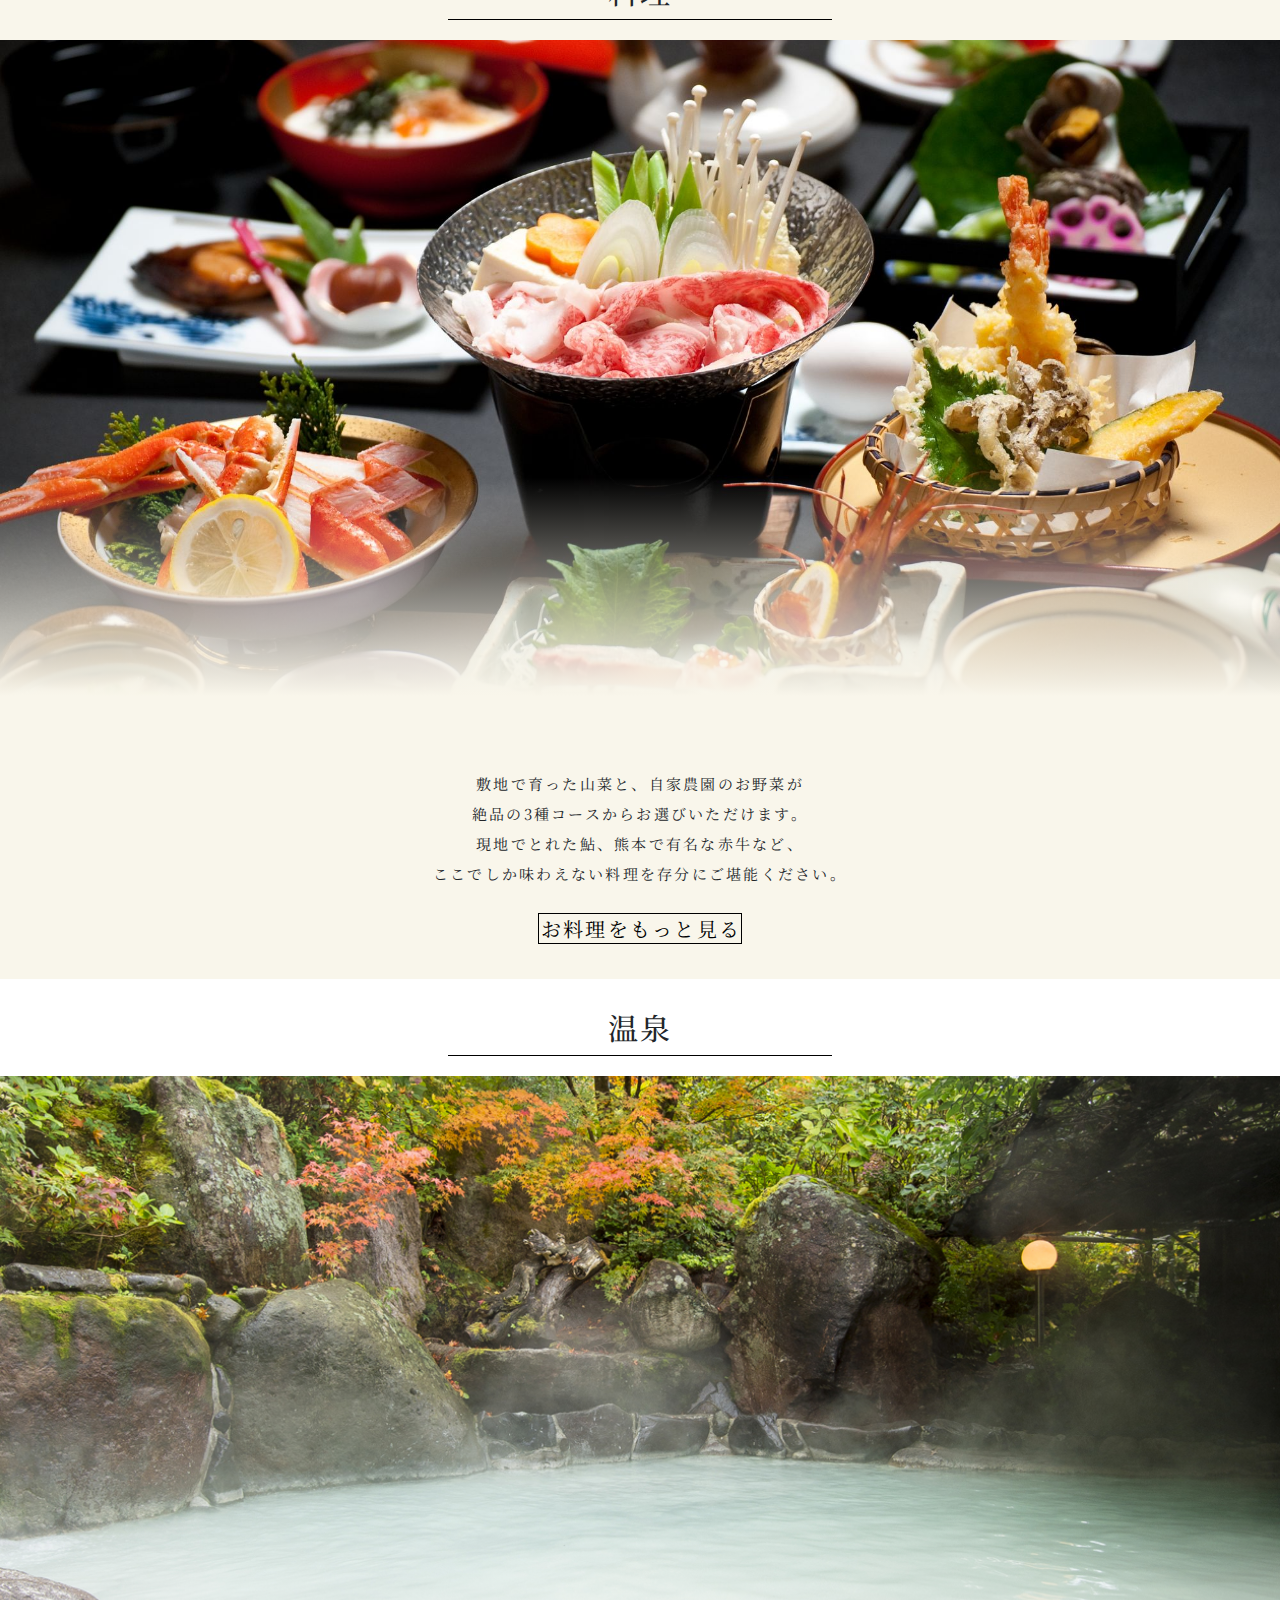
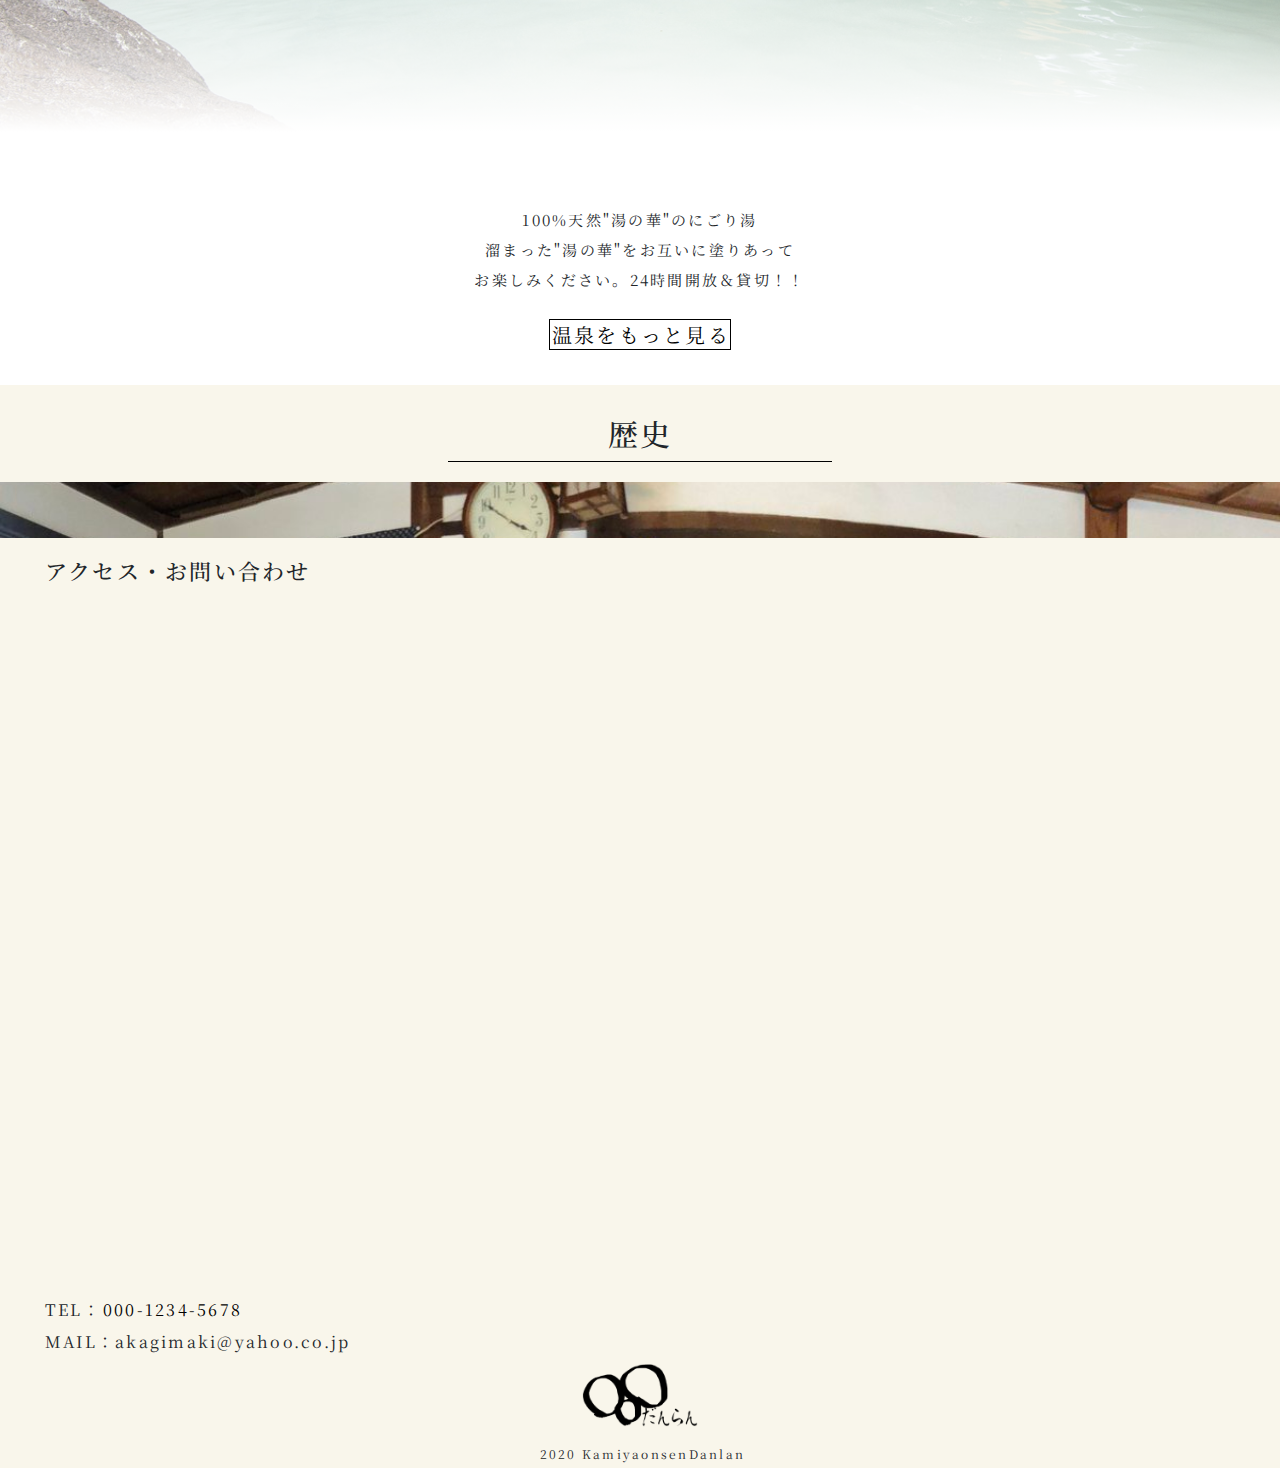
==== commit ad614a1f: "Add files via upload" ====
--- a/index.html
+++ b/index.html
@@ -1,204 +1,229 @@
-<!doctype html>
+<!DOCTYPE html>
 <html lang="ja">
-  <head>
-    <!-- Required meta tags -->
-    <meta charset="utf-8">
-    <meta name="viewport" content="width=device-width, initial-scale=1, shrink-to-fit=no">
-		<!-- fontawesome -->
-		<script src="https://kit.fontawesome.com/7c414374ac.js" crossorigin="anonymous"></script>
+<head>
+	<meta charset="UTF-8">
+	<title>神谷温泉 だんらん</title>
+	<!-- レスポンシブ対応するためのメタデータ --><meta name="viewport" content="width=device-width, initial-scale=1, shrink-to-fit=no">
+	<meta name="viewport" content="width=device-width, initial-scale=1, shrink-to-fit=no">
+	<!-- fontawesomeからスクリプト取得 -->
+	<script src="https://kit.fontawesome.com/7c414374ac.js" crossorigin="anonymous"></script>
 		<!-- google fonts -->
-		<link href="https://fonts.googleapis.com/css?family=M+PLUS+1p|Montserrat|Noto+Serif+JP|Sawarabi+Mincho&display=swap" rel="stylesheet">
-    <!-- Bootstrap CSS -->
-    <link rel="stylesheet" href="https://stackpath.bootstrapcdn.com/bootstrap/4.4.1/css/bootstrap.min.css" integrity="sha384-Vkoo8x4CGsO3+Hhxv8T/Q5PaXtkKtu6ug5TOeNV6gBiFeWPGFN9MuhOf23Q9Ifjh" crossorigin="anonymous">
-		<!-- MyCSS -->
-		<link rel="stylesheet" href="assets/style.css">
-    <title>korpokkur</title>
-  </head>
-  <body>
-	<header>
-		<a href="index.html#main" class="logo"><img src="images/logo02_white.png" alt="コロポックル ロゴ"></a>
-		<p class="navigation"><img src="images/navigation_white.png" alt="ナビゲーションバー"></p>
-
-	<nav>
-		<div class="list-group">
-		  <button type="button" class="list-group-item list-group-item-action">期間限定</button>
-		  <button type="button" class="list-group-item list-group-item-action">人気商品</button>
-		  <button type="button" class="list-group-item list-group-item-action">商品一覧</button>
-		  <button type="button" class="list-group-item list-group-item-action" >新着情報</button>
+	<link href="https://fonts.googleapis.com/css?family=M+PLUS+1p|Montserrat|Noto+Serif+JP|Sawarabi+Mincho&display=swap" rel="stylesheet">
+	<!-- jQueryLibrary js -->
+	<!--
+	<script src="https://ajax.googleapis.com/ajax/libs/jquery/3.4.1/jquery.min.js"></script>
+	-->
+		<!-- bootstrapCSS -->
+	<link rel="stylesheet" href="https://stackpath.bootstrapcdn.com/bootstrap/4.3.1/css/bootstrap.min.css" integrity="sha384-ggOyR0iXCbMQv3Xipma34MD+dH/1fQ784/j6cY/iJTQUOhcWr7x9JvoRxT2MZw1T" crossorigin="anonymous">
+	<!-- bxsliderCSS -->
+	<link rel="stylesheet" href="assets/bxslider/dist/jquery.bxslider.css">
+	<!-- myCSS -->
+	<link rel="stylesheet" href="assets/style.css">
+</head>
+
+<body>
+					<header>
+		<a href="index.html#main" class="logo"><img src="images/だんらんロゴ白.png" alt="だんらんロゴ"></a>
+		<a href="#" class="yoyaku"><img src="images/予約.png" alt="予約"></a>
+		<p class="navigation"><img src="images/ハンバーガー.png" alt="ナビゲーション"></p>
+
+		<nav>
+			<ul>
+				<li><a href="index.html">トップページ</a></li>
+				<li><a href="kannai.html">館内</a></li>
+				<li><a href="oheya.html">お部屋</a></li>
+				<li><a href="ryori.html">料理</a></li>
+				<li><a href="onsen.html">温泉</a></li>
+				<li><a href="rekishi.html">歴史</a></li>
+				<li><a href="index.html#otoiawase">アクセス・お問い合わせ</a></li>
+			</ul>
+		</nav>
+
+	</header>
+
+	<div id="main">
+		<img src="images/だんらんタイトル.png" alt="だんらんタイトル" class="top-text">
+		<div class="slider">
+			<img src="images/kesiki02.jpg" alt="だんらん画像01">
+			<img src="images/gaikan.jpg" alt="だんらん画像01">
+			<img src="images/onsen06.jpg" alt="だんらん画像01">
+			<img src="images/kotatu02.jpg" alt="だんらん画像01">
 		</div>
-	</nav>
-</header>
-
-<div class="main">
-	<div class="top">
-		<div id="carouselExampleSlidesOnly" class="carousel slide" data-ride="carousel">
-		  <div class="carousel-inner">
-		    <div class="carousel-item active">
-		        <img src="images/cake03.jpg" class="d-block w-100" alt="コロポックル ケーキ">
-		    </div>
-		    <div class="carousel-item">
-		      <img src="images/cake07_2.jpg" class="d-block w-100" alt="コロポックル ケーキ">
-		    </div>
-		    <div class="carousel-item">
-		      <img src="images/cake15_2.jpg" class="d-block w-100" alt="コロポックル ケーキ">
-		    </div>
-		    <div class="carousel-item">
-		      <img src="images/bisquit-2240478_2.jpg" class="d-block w-100" alt="コロポックル ケーキ">
-		    </div>
-		  </div>
-		</div>
-			<div class="title">
-				<h1>その一つを、<br>あなたのために</h1>
-				<img src="images/logo02.png" alt="コロポックル ロゴ">
-			</div>
-	</div>
-	
-	<div class="empty"></div>
-	
-	<div class="bg-black_color-white">
-		<div class="kikan contents">
-			<h1>VALENTINE CAKE</h1>
-			<h2>大好きを形に</h2>
-			<p class="period">period:01.18-02.20</p>
-			
-			<div class="shohin">
-			<img src="images/cake40_2.png" alt="コロポックル 期間限定 ケーキ">
-			<p>ショスタコーヴィチ</p>
-			<p>5800円</p>
-			</div>
-			
-			<div class="shohin">
-			<img src="images/cake40_2.png" alt="コロポックル 期間限定 ケーキ">
-			<p>ショスタコーヴィチ</p>
-			<p>5800円</p>
-			</div>
-			
-			<div class="shohin">
-			<img src="images/cake40_2.png" alt="コロポックル 期間限定 ケーキ">
-			<p>ショスタコーヴィチ</p>
-			<p>5800円</p>
-			</div>
-		</div>
-
-		<div class="ninki contents">
-			<h1>人気商品</h1>
-			<div id="carouselExampleIndicators" class="carousel slide" data-ride="carousel">
-  <ol class="carousel-indicators">
-    <li data-target="#carouselExampleIndicators" data-slide-to="0" class="active"></li>
-    <li data-target="#carouselExampleIndicators" data-slide-to="1"></li>
-    <li data-target="#carouselExampleIndicators" data-slide-to="2"></li>
-  </ol>
-  <div class="carousel-inner">
-    <div class="carousel-item active">
-      <img class="d-block w-100" src="images/cake40_2.png" alt="コロポックル 人気ケーキ">
-        <div class="carousel-caption d-md-block">
-			    <h5>ショスタコーヴィチ</h5>
-			    <p>5800円</p>
-			  </div>
-    </div>
-    <div class="carousel-item">
-      <img class="d-block w-100" src="images/cake40_2.png" alt="コロポックル 人気ケーキ">
-        <div class="carousel-caption d-md-block">
-			    <h5>ショスタコーヴィチ</h5>
-			    <p>5800円</p>
-			  </div>
-    </div>
-    <div class="carousel-item">
-      <img class="d-block w-100" src="images/cake40_2.png" alt="コロポックル 人気ケーキ">
-        <div class="carousel-caption d-md-block">
-			    <h5>ショスタコーヴィチ</h5>
-			    <p>5800円</p>
-			  </div>
-    </div>
-  </div>
-  <a class="carousel-control-prev" href="#carouselExampleIndicators" role="button" data-slide="prev">
-    <span class="carousel-control-prev-icon" aria-hidden="true"></span>
-    <span class="sr-only">Previous</span>
-  </a>
-  <a class="carousel-control-next" href="#carouselExampleIndicators" role="button" data-slide="next">
-    <span class="carousel-control-next-icon" aria-hidden="true"></span>
-    <span class="sr-only">Next</span>
-  </a>
-</div>
-		</div>
-
-		<div class="menu contents">
-			<h1>商品一覧</h1>
-			<div class="flex width-90 p-top2">
-				<div class="shohin col-6">
-					<img src="images/cake40_2.png" alt="コロポックル ケーキ">
-						<p>ショスタコーヴィチ</p>
-						<p>5800円</p>
-				</div>
-				<div class="shohin col-6">
-					<img src="images/cake40_2.png" alt="コロポックル ケーキ">
-					<p>ショスタコーヴィチ</p>
-					<p>5800円</p>
-				</div>
-				<div class="shohin col-6">
-					<img src="images/cake40_2.png" alt="コロポックル ケーキ">
-					<p>ショスタコーヴィチ</p>
-					<p>5800円</p>
-				</div>
-				<div class="shohin col-6">
-					<img src="images/cake40_2.png" alt="コロポックル ケーキ">
-					<p>ショスタコーヴィチ</p>
-					<p>5800円</p>
-				</div>
-				<div class="shohin col-6">
-					<img src="images/cake40_2.png" alt="コロポックル ケーキ">
-					<p>ショスタコーヴィチ</p>
-					<p>5800円</p>
-				</div>
-								<div class="shohin col-6">
-					<img src="images/cake40_2.png" alt="コロポックル ケーキ">
-						<p>ショスタコーヴィチ</p>
-						<p>5800円</p>
-				</div>
-				<div class="shohin col-6">
-					<img src="images/cake40_2.png" alt="コロポックル ケーキ">
-					<p>ショスタコーヴィチ</p>
-					<p>5800円</p>
-				</div>
-				<div class="shohin col-6">
-					<img src="images/cake40_2.png" alt="コロポックル ケーキ">
-					<p>ショスタコーヴィチ</p>
-					<p>5800円</p>
-				</div>
-				<div class="shohin col-6">
-					<img src="images/cake40_2.png" alt="コロポックル ケーキ">
-					<p>ショスタコーヴィチ</p>
-					<p>5800円</p>
-				</div>
-				<div class="shohin col-6">
-					<img src="images/cake40_2.png" alt="コロポックル ケーキ">
-					<p>ショスタコーヴィチ</p>
-					<p>5800円</p>
-				</div>
-			</div>
-		</div>
-
-		<div class="news contents">
+		<div class="top-empty"></div>
+		
+		<div class="bg-white">
+
+			<div class="about">
+				<img src="images/rei.png" alt="だんらんについて:~~~~~">
+			</div>
+
+				<div class="contents kannai">
+					<div><h1>館内</h1></div>
+					<div class="gradation">
+						<img src="images/washitu03.jpg" alt="だんらん 館内">
+					</div>
+					<div class="text">
+						<p>築100年の歴史を持つ木造の一軒家</p>
+						<p>静かなひと時の中に、子供時代の好奇心が</p>
+						<p>蘇ります。"お婆ちゃんの家"を探検しよう。</p>
+						<div class="button-nextpage">
+						<a href="kannai.html">館内をもっと見る</a>
+						</div>
+					</div>
+				</div>
+			
+			<div class="contents oheya">
+				<div><h1>お部屋</h1></div>
+				<div class="gradation">
+					<img src="images/heya06.jpg" alt="だんらん お部屋">
+				</div>
+				<div class="text">
+					<p>全室畳部屋。</p>
+					<p>夏には戸を開け小鳥の囀りに風流を感じ、</p>
+					<p>冬はこたつで用意された蜜柑や和菓子を</p>
+					<p>お楽しみください。</p>
+					<div class="button-nextpage">
+					<a href="oheya.html">お部屋をもっと見る</a>
+					</div>
+				</div>
+			</div>
+			
+				<div class="contents ryori">
+					<div><h1>料理</h1></div>
+					<div class="gradation">
+						<img src="images/kaiseki-sukiyaki.jpg" alt="だんらん 料理">
+					</div>
+					<div class="text">
+						<p>敷地で育った山菜と、自家農園のお野菜が</p>
+						<p>絶品の3種コースからお選びいただけます。</p>
+						<p>現地でとれた鮎、熊本で有名な赤牛など、</p>
+						<p>ここでしか味わえない料理を存分にご堪能ください。</p>
+						<div class="button-nextpage">
+						<a href="ryori.html">お料理をもっと見る</a>
+						</div>
+					</div>
+				</div>
+
+			<div class="contents onsen">
+				<div><h1>温泉</h1></div>
+				<div class="gradation">
+					<img src="images/onasen06.png" alt="だんらん 温泉">
+				</div>
+				<div class="text">
+					<p>100%天然"湯の華"のにごり湯</p>
+					<p>溜まった"湯の華"をお互いに塗りあって</p>
+					<p>お楽しみください。24時間開放＆貸切！！</p>
+					<div class="button-nextpage">
+					<a href="onsen.html">温泉をもっと見る</a>
+					</div>
+				</div>
+			</div>
+			
+						<div class="contents rekishi">
+				<div><h1>歴史</h1></div>
+				<div class="gradation">
+					<img src="images/genkan.jpg" alt="だんらん 歴史">
+				</div>
+				<div class="text">
+					<p>100年も前から沸き続ける温泉と、豊富な山の幸。</p>
+					<p>そして一人の女将によって存続される旅館「だんらん」</p>
+					<p>3つの要素が奏でるシンフォニーをあなたに</p>
+					<div class="button-nextpage">
+					<a href="rekishi.html">だんらんの歴史ををもっと見る</a>
+					</div>
+					</div>
+				</div>
+			
+			<!-- インスタ -->
+			<div class="insta">
 			<h1>新着情報</h1>
-				<div class="insta-card flex p-top2">
-				</div>
+			
+			<div class="powr-instagram-feed" id="73442935_1579051119"></div>
+			<script src="https://www.powr.io/powr.js?platform=html"></script>
+			
+						<div class="bg-black kabuse">
+				<div class="footers">
+					<div id="otoiawase">
+						<h1>アクセス・お問い合わせ</h1>
+						<!-- グーグルマップ -->
+						<div class="gmap">
+						<iframe src="https://www.google.com/maps/embed?pb=!1m18!1m12!1m3!1d3351.348385590416!2d130.82617411549865!3d32.86250058692829!2m3!1f0!2f0!3f0!3m2!1i1024!2i768!4f13.1!3m3!1m2!1s0x3540e57241f4da5b%3A0xb4472c7d8e07a72d!2z6I-K6Zm955S65b255aC0!5e0!3m2!1sja!2sjp!4v1578992607440!5m2!1sja!2sjp" width="100%" height="auto" frameborder="0" style="border:0;" allowfullscreen="" id="aaa"></iframe>
+					</div>
+						<p>TEL：<a href="tel:000-1234-5678">000-1234-5678</a></p>
+						<p>MAIL：akagimaki@yahoo.co.jp</p>
+						<div class="center"><img src="images/だんらんロゴ.png" alt="だんらんロゴ黒"></div>
+					</div>
+
+					<div class="site-info">
+						<i class="far fa-copyright mr-2" aria-hidden="true"></i>
+						<small>2020 KamiyaonsenDanlan</small>
+					</div>
+				</div>
+			</div>
+			
+			</div>
 		</div>
 	</div>
 </div>
 
-<footer>
-
-</footer>
-
-
-    <!-- Optional JavaScript -->
-    <!-- jQuery first, then Popper.js, then Bootstrap JS -->
-    <script src="https://code.jquery.com/jquery-3.4.1.js"></script>
-    <script src="https://cdn.jsdelivr.net/npm/popper.js@1.16.0/dist/umd/popper.min.js" integrity="sha384-Q6E9RHvbIyZFJoft+2mJbHaEWldlvI9IOYy5n3zV9zzTtmI3UksdQRVvoxMfooAo" crossorigin="anonymous"></script>
-    <script src="https://stackpath.bootstrapcdn.com/bootstrap/4.4.1/js/bootstrap.min.js" integrity="sha384-wfSDF2E50Y2D1uUdj0O3uMBJnjuUD4Ih7YwaYd1iqfktj0Uod8GCExl3Og8ifwB6" crossorigin="anonymous"></script>
-    
-    <!-- Insta Card javascript -->
-    <script src="assets/script.js">
-    </script>
-  </body>
+<!-- ナビゲーションが開かれた時の閉じるための空間 -->
+<div class="nav-cover"></div>
+
+<!-- jQuery ライブラリ -->
+<script src="https://code.jquery.com/jquery-3.4.1.js"></script>
+
+<!-- bootstrap -->
+<script src="https://cdnjs.cloudflare.com/ajax/libs/popper.js/1.14.7/umd/popper.min.js" integrity="sha384-UO2eT0CpHqdSJQ6hJty5KVphtPhzWj9WO1clHTMGa3JDZwrnQq4sF86dIHNDz0W1" crossorigin="anonymous"></script>
+<script src="https://stackpath.bootstrapcdn.com/bootstrap/4.3.1/js/bootstrap.min.js" integrity="sha384-JjSmVgyd0p3pXB1rRibZUAYoIIy6OrQ6VrjIEaFf/nJGzIxFDsf4x0xIM+B07jRM" crossorigin="anonymous"></script>
+
+
+		<script src="assets/bxslider/dist/jquery.bxslider.min.js"></script>
+<script>
+	$(function(){
+  //スライドショーのオプション
+  $(".slider").bxSlider({
+  	auto: true,
+  	pause: 4000,
+  	speed: 1000,
+  //一度に表示させる最大枚数
+  maxSlides: 1,
+  //タッチスワイプ許可設定
+  touchEnabled: true,
+  //タッチスワイプしたとみなす最低限の移動距離
+  swipeThreshold: 10,
+  //'full'はスライダーの数を黒点で、'short'はa/nで表示
+  pagerType: 'full',
+  // 画像の高さを自動調整
+  adaptiveHeight: true,
+  //コントロール表示
+  controls: false,
+  //スライドモード設定
+  mode: 'fade',
+  //スライド番号を表示する
+  pager: false
+});
+
+	$(".contents:nth-child(even)").addClass("bg-black");
+	
+
+$(document).on('click',function(e) {
+   if(!$(e.target).closest('.navigation').length) {
+     // ターゲット要素の外側をクリックした時の操作
+     			$("nav").slideUp();
+			$(".nav-cover").slideUp();
+   } else {
+     // ターゲット要素をクリックした時の操作
+     			$("nav").slideToggle();
+			$(".nav-cover").slideToggle();
+   }
+});
+
+
+//どうやったらiframe内の要素を変更できるか
+//$('#aaa').on('load', function(){        //$('#aaa').contents().find('#mapDiv').hide();
+//    });
+
+});
+</script>
+</body>
 </html>--- a/assets/style.css
+++ b/assets/style.css
@@ -29,7 +29,7 @@
 
 body {
   line-height:2;
-  letter-spacing: 0.18em;
+  letter-spacing: 0.15em;
   font-family: 'Montserrat', sans-serif;
   font-family: 'Noto Serif JP', serif;
 }
@@ -159,153 +159,477 @@
 h1{
 	font-size: 3rem;
 }
-h2{
-	font-size: 2.0rem;
-}
-h5{
-	font-size: 1.5rem;
-}
 a{
-	font-size: 1.5rem;
+	font-size: 1.6rem;
 
 }
 /* font-sizeレスポンシブここまで */
 
-/* indexページここから */
-img {
-object-fit: cover;
-max-width: 100%;
-height: auto;
-}
+/* ナビゲーションバー */
 nav{
+	width: 100%;
+	background-color: rgba(0,0,0,0.7);
+	position: absolute;
+	top: 9vh;
+}
+nav a{
+	font-size: 3rem;
+	color: white;
+	padding-left: 1rem;
+}
+nav li{
+	border-bottom: solid 1px white;
+}
+
+.nav-cover{
+	position: fixed;
+	height: 100vh;
+	width: 100%;
+	background-color: rgba(183, 183, 62, 0.7);
+	z-index:10;
+	top:0;
 	display: none;
 }
-.p-top3{
-	padding-top: 3rem;
-}
-.p-top2{
-	padding-top: 2rem;
-}
-/* ヘッダーセットここから */
+/* ナビゲーションバー */
+
+/*トップページ*/
+#main{
+}
+img{
+  object-fit: cover;
+}
+.bg-white{
+  background-color: white;
+}
+.bg-black{
+  background-color: #f9f6eb;
+}
 header{
   width:100%;
-  height: 8.5vh;
+  height: 9vh;
   display: grid;
   grid-template-rows: 100%;
-  grid-template-columns: 20% 20% 20% 20% 20%;
-  background-color: rgba(0,0,0,0.9);
+  grid-template-columns: 25% 35% 20% 20%;
+  background-color: rgba(0,0,0,0.7);
   position: fixed;
   z-index: 11;
+}
+header .logo{
+      grid-row: 1 / 2;
+    grid-column: 1 / 2;
+}
+header .yoyaku{
+      grid-row: 1 / 2;
+    grid-column: 3 / 4;
+    height: 85%;
+    position: absolute;
+        top: 50%;
+  transform : translateY(-50%);
+    
+}
+header .navigation{
+      grid-row: 1 / 2;
+    grid-column: 4 / 5;
+}
+.navigation{
+	text-align: center;
+}
+header a{
+    text-align: center;
+}
+header img{
+  height: 100%;
+}
+nav{
+  display: none;
+}
+nav a{
+	display: block;
+	text-align: left;
+}
+/*.top文の空間を確保する*/
+.top-empty{
+  /*透明の要素*/
+  background-color: rgba(0,0,0,0);
+    /* 重ねる範囲を指定 */
+    width: 100%;
+  height: 100vh;
+}
+
+/* スライダー */
+.bx-wrapper {
+		position: fixed;
+		z-index: -2;
+    background-color: transparent;
+    margin: 0px auto 0px;
+    border: none;
+    box-shadow: none;
+    width: 100%;
+  	height: 100vh;
+}
+.bx-wrapper img {
+    display: block;
+      width: 100%;
+  height: 100vh;
+    margin: 0px auto;
+}
+/* bsslider ページャーをスライダーの内側に収める */
+.bx-wrapper .bx-controls-auto,
+.bx-wrapper .bx-pager {
+    bottom: 20px;
+}
+/* スライダーここまで */
+.top-text{
+	position: fixed;
+	width: 100%;
+	height:80vh;
+	object-fit: contain;
+	z-index:-1;
+  top: 50%;
+  transform : translateY(-50%);
+  filter: drop-shadow(3px 3px 1px rgba(0,0,0,0.6));
+}
+.about{
+  background: url(../images/kannai02.jpg) no-repeat center;
+  background-size: cover;
+  position: relative;
+  height: 100vh;
+
+}
+.about::before{
+    /* グラデーション */
+    background: -webkit-linear-gradient(top,black 0%, rgba(255, 255, 255, 0) 70%);
+    /* 重ねる範囲を指定 */
+    position: absolute;
+    top: 0;
+    right: 0;
+    bottom: 0;
+    left: 0;
+    content: ' ';
+    height: 105%;
+}
+.about img{
+    object-fit: contain;
+    width: 100%;
+    height: 100%;
+    position: absolute;
+    top: 50%;
+    left: 46%;
+    -webkit-transform: translate(-50%,-50%);
+    transform: translate(-50%,-50%);
+}
+.contents{
+  position: relative;
+  padding-bottom: 3rem;
+  padding-top: 3rem;
+}
+.contents .text, .contents h1{
+  width:93%;
+  margin-left: auto;
+  margin-right: auto;
+}
+.contents h1{
+  border-bottom: solid 1px black;
+  padding-bottom: 1rem;
+  width: 30%;
+  margin-bottom: 2rem;
   text-align: center;
 }
-header img{
+.contents img{
+  width: 100%;
+  height: 40vh;
+}
+.gradation{
+  position: relative;
+}
+.bg-white .gradation:after{
+    position: absolute;
+    content: "";
+    top: 0;
+    left: 0;
+    width: 100%;
+    height: 100%;
+    background: -webkit-linear-gradient(top, rgba(255, 255, 255, 0) 60%, #fff 90%);
+    z-index: 1;
+}
+.bg-black .gradation:after{
+    position: absolute;
+    content: "";
+    top: 0;
+    left: 0;
+    width: 100%;
+    height: 100%;
+    background: -webkit-linear-gradient(top, rgba(255, 255, 255, 0) 60%, #f9f6eb 90%);
+    z-index: 1;
+}
+.contents .text{
+  text-align: center;
+}
+.button-nextpage{
+	padding-top: 2rem;
+}
+.contents a{
+	font-size: 2.0rem;
+	border: solid 1px black;
+}
+.footers{
+	width: 93%;
+	margin-left: auto;
+	margin-right: auto;
+  padding-top: 2rem;
+}
+#otoiawase{
+	margin-top:-9vh;
+  padding-top:9vh;
+}
+#otoiawase form{
+	display: none;
+}
+#otoiawase h1{
+	font-size: 2.2rem;
+    width: 100%;
+    border: none;
+    text-align: left;
+} 
+#otoiawase p{
+	font-size: 1.6rem;
+}
+#otoiawase p:nth-of-type(1){
+	padding-top: 2rem;
+}
+.center{
+	height: 8rem;
+	text-align:center;
+}
+#otoiawase img{
 	height: 100%;
 }
-header a{
-	text-align: left;
+.site-info{
+	text-align: center;
+}
+.plus{
+	font-size: 1.8rem;
+	padding: 1rem;
+}
+.gmap {
+height: 0;
+overflow: hidden;
+padding-bottom: 56.25%;
+position: relative;
+}
+.gmap iframe {
+position: absolute;
+left: 0;
+top: 0;
+height: 100%;
+width: 100%;
+}
+.insta{
+	position: relative;
+	padding-top: 3rem;
+}
+.insta h1{
+    border-bottom: solid 1px black;
+    width: 40%;
+    margin-bottom: 2rem;
+    text-align: center;
+    margin-left: auto;
+    margin-right: auto;
+}
+.otoiawase h1{
+	  border-bottom: none;
+    width: 100%;
+    margin-bottom: 2rem;
+    text-align: left;
+}
+.kabuse{
+position: absolute;
+    width: 100%;
+    bottom: -8.8%;
+    left: 0;
+}
+/*トップページここまで*/
+
+/* シングルページここから */
+.singlepage-top{
+	width: 100%;
+	height: 75vh;
+	position: relative;
+	z-index:1;
+}
+.singlepage-top:after{
+    position: absolute;
+    content: "";
+    top: 0;
+    left: 0;
+    width: 100%;
+    height: 100%;
+    background: -webkit-linear-gradient(top, rgba(255, 255, 255, 0) 60%, white 90%);
+    z-index:2;
+}
+.singletop-img{
+	position: absolute;
+	top:0;
+	left:0;
+	height: 75vh;
+	width: 100%;
+	z-index: 1;
+}
+.singletop-text{
+	position: absolute;
+	height: 60%;
+	width:100%;
+	object-fit: contain;
+	z-index: 2;
+	  	left:0;
+  filter: drop-shadow(3px 3px 1px rgba(0,0,0,0.6));
+    top: 50%;
+  transform : translateY(-50%);
+}
+.singlepage-contents{
+	padding-top:3rem;
+	padding-bottom: 3rem;
+	width: 90%;
+	    margin-left: auto;
+    margin-right: auto;
+	
+}
+.onsen-singlepage-contents{
+	padding-top:0;
+}
+.singlepage-contents p{
+	text-align: center;
+}
+.singlepage-contents img{
+	height: 40vh;
+	width: 100%;
+}
+.singlepage-contents h1{
+		font-size: 3rem;
+	  border-bottom: solid 1px black;
+    width:100%;
+    padding-bottom: 1rem;
+    margin-bottom: 2rem;
+    text-align: center;
+    margin-left: auto;
+    margin-right: auto;
+}
+.singlepage-contents h2{
+		font-size: 2.5rem;
+		border-top: solid 1px black;
+	  border-bottom: solid 1px black;
+	  padding-top:1rem;
+	  padding-bottom:1rem;
+    width: 100%;
+    margin-bottom: 2rem;
+}
+footer{
+	padding-top: 2rem;
+}
+footer img{
+	height: 100%;
+}
+footer p, footer a{
+	font-size: 1rem;
+	text-align: center;
+}
+.back-color:nth-of-type(odd){
+	background-color: #f9f6eb;
+}
+.back-color:nth-of-type(odd)>.singlepage-contents>.gradation::after{
+    position: absolute;
+    content: "";
+    top: 0;
+    left: 0;
+    width: 100%;
+    height: 100%;
+    background: -webkit-linear-gradient(top, rgba(255, 255, 255, 0) 60%, #f9f6eb 90%);
+    z-index: 1;
+}
+.back-color:nth-of-type(even){
+	background-color: white;
+}
+.back-color:nth-of-type(even)>.singlepage-contents>.gradation::after{
+    position: absolute;
+    content: "";
+    top: 0;
+    left: 0;
+    width: 100%;
+    height: 100%;
+    background: -webkit-linear-gradient(top, rgba(255, 255, 255, 0) 60%, white 90%);
+    z-index: 1;
+}
+.onsen-time{
+	border: solid 1px black;
+}
+h3 {
+    font-size: 2rem;
+    padding-bottom: 1rem;
+    padding-top: 1rem;
+    text-align: center;
+}
+.onsen-h1{
+	font-size: 3rem;
+    border-bottom: solid 1px black;
+    width: 95%;
+    padding-top: 3rem;
+    padding-bottom: 1rem;
+    margin-bottom: 2rem;
+    text-align: center;
+    margin-left: auto;
+    margin-right: auto;
+}
+/* シングルページここまで */
+
+/* レスポンシブ */
+@media (min-width: 544px){
+.contents img {
+    width: 100%;
+    height: 80vh;
+}
+
+.singlepage-contents img {
+    width: 100%;
+    height: 80vh;
+}
+
+}
+
+@media (min-width: 768px){
+.kabuse{
+    bottom: -12.8%;
+}
+header{
+  width:100%;
+  height: 9vh;
+  display: grid;
+  grid-template-rows: 100%;
+  grid-template-columns: 10% 10% 10% 10% 10% 10% 10% 10% 10% 10%;
+  background-color: rgba(0,0,0,0.7);
+  position: fixed;
+  z-index: 11;
 }
 header .logo{
       grid-row: 1 / 2;
     grid-column: 1 / 3;
 }
+header .yoyaku{
+      grid-row: 1 / 2;
+    grid-column: 9 / 10;
+    height: 85%;
+    position: absolute;
+        top: 50%;
+  transform : translateY(-50%);
+    
+}
 header .navigation{
       grid-row: 1 / 2;
-    grid-column: 5 / 6;
-}
-/* ヘッダーセットここまで */
-.bg-black_color-white{
-	background-color: black;
-	color: white;
-}
-.main{
-	text-align: center;
-}
-/*.top文の空間を確保する*/
-.empty{
-  /*透明の要素*/
-  background-color: rgba(0,0,0,0);
-    /* 重ねる範囲を指定 */
-  width: 100%;
-  height: 100vh;
-}
-
-.top .carousel-item img{
-	height: 100vh;
-}
-.top{
-	position: fixed;
-	width: 100%;
-	height: 100vh;
-	z-index: -1;
-}
-.title h1{
-	color: black;
-	position: absolute;
-  top: 40%;
-  left: 50%;
-  transform: translate(-50%,-50%);
-  width: 65%;
-  text-align: center;
-}
-.title img{
-	position: absolute;
-  top: 60%;
-  left: 50%;
-  transform: translate(-50%,-50%);
-  height: 18%;
-  text-align: center;
-}
-.contents{
-	padding-top: 3rem;
-	padding-bottom: 3rem;
-}
-.contents h1{
-	font-size: 2.5rem;
-}
-.contents h2{
-	padding-bottom: 1rem;
-}
-.contents .period{
-	padding-bottom: 1rem;
-}
-.shohin{
-	padding-top: 1rem;
-	padding-bottom: 1rem;
-}
-.shohin img{
-	height: 40vh;
-	width: 90%;
-}
-
-#carouselExampleIndicators{
-	padding-top: 3rem;
-	width: 90%;
-	margin-left: auto;
-	margin-right: auto;
-}
-.ninki .carousel-item{
-	height: 40vh;
-}
-.ninki .carousel-item img{
-	height: 40vh;
-}
-.ninki .carousel-control-next {
-    right: 0;
-    padding-top: 3rem;
-}
-.ninki .carousel-control-prev {
-    left: 0;
-    padding-top: 3rem;
-}
-.flex{
-	display: flex; 
-	flex-wrap: wrap;
-}
-.menu .shohin img{
-	height: 20vh;
-}
-.menu .shohin{
-	padding-right: 1rem;
-	padding-left: 1rem;
-}
-/* indexページここまで */+    grid-column: 10 / 11;
+}
+}
+@media (min-width: 1024px){
+.kabuse{
+    bottom: -15.5%;
+}
+}
+/* レスポンシブここまで */